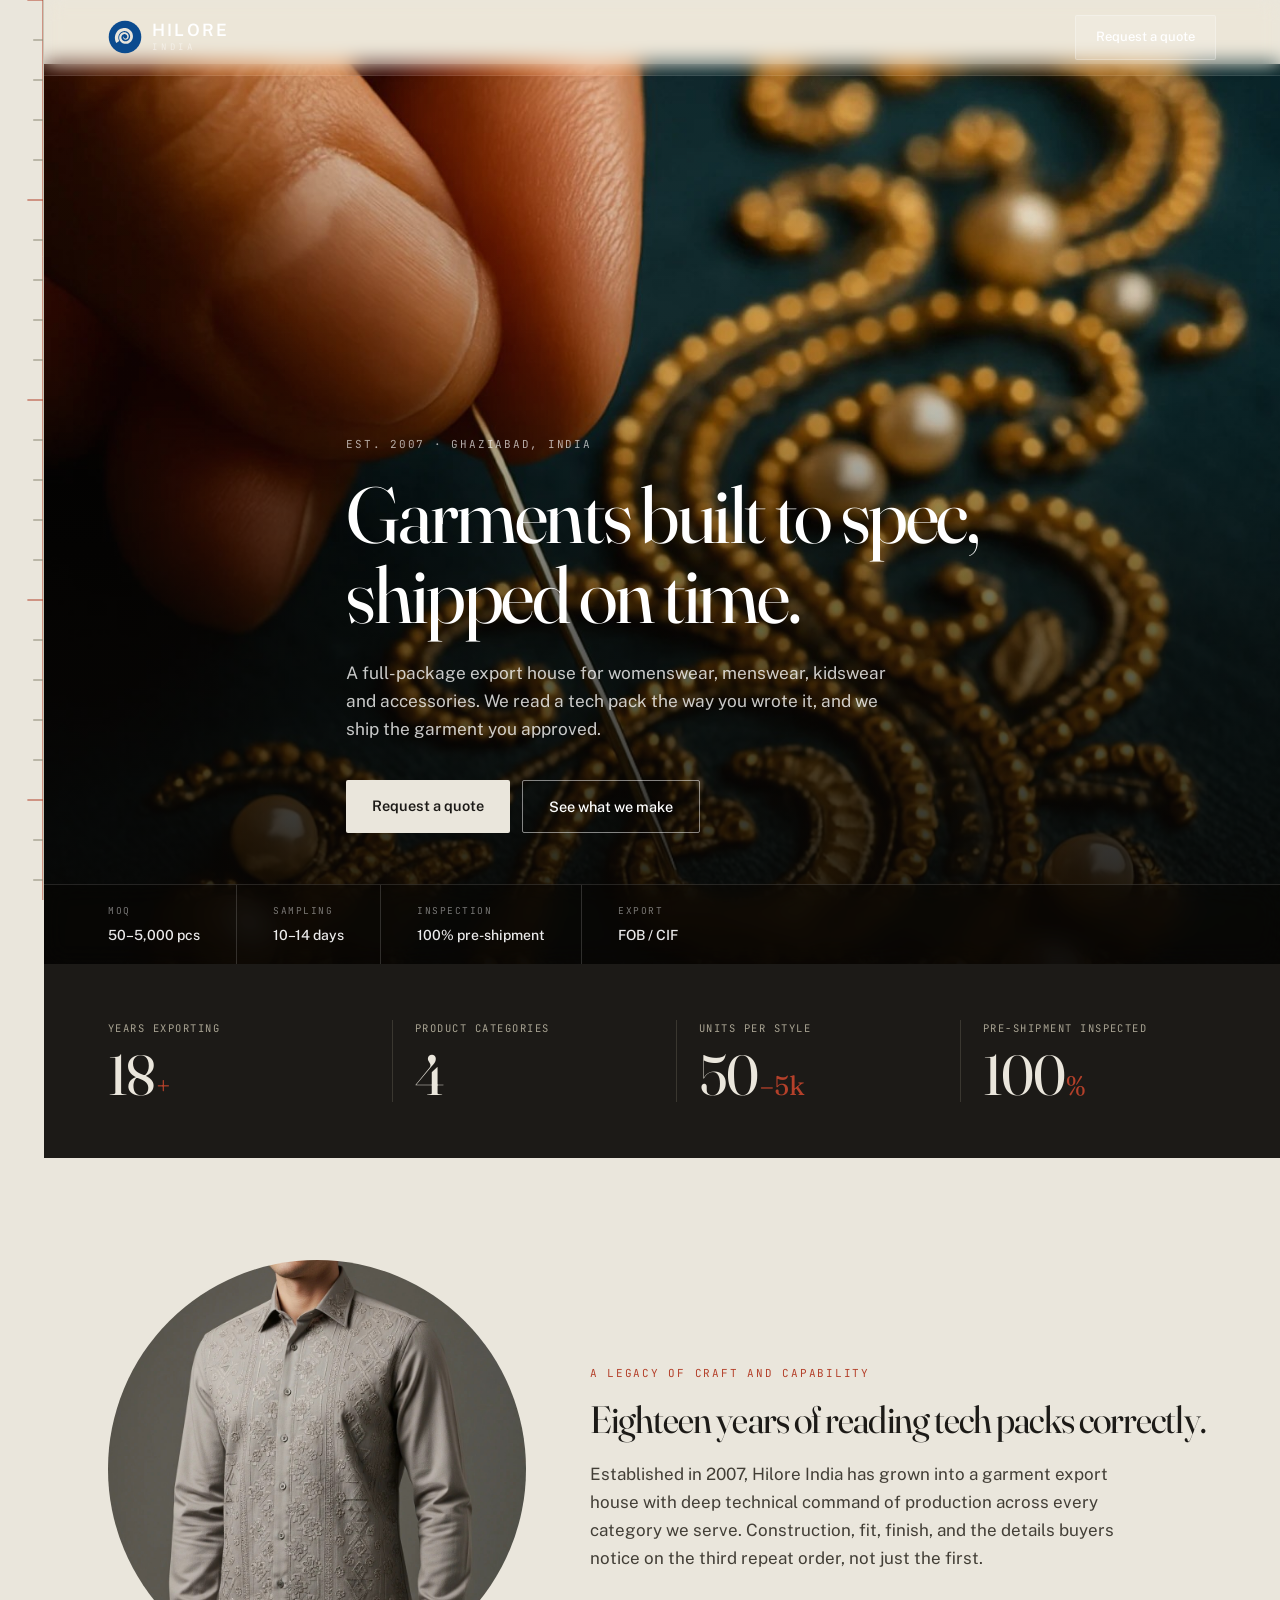
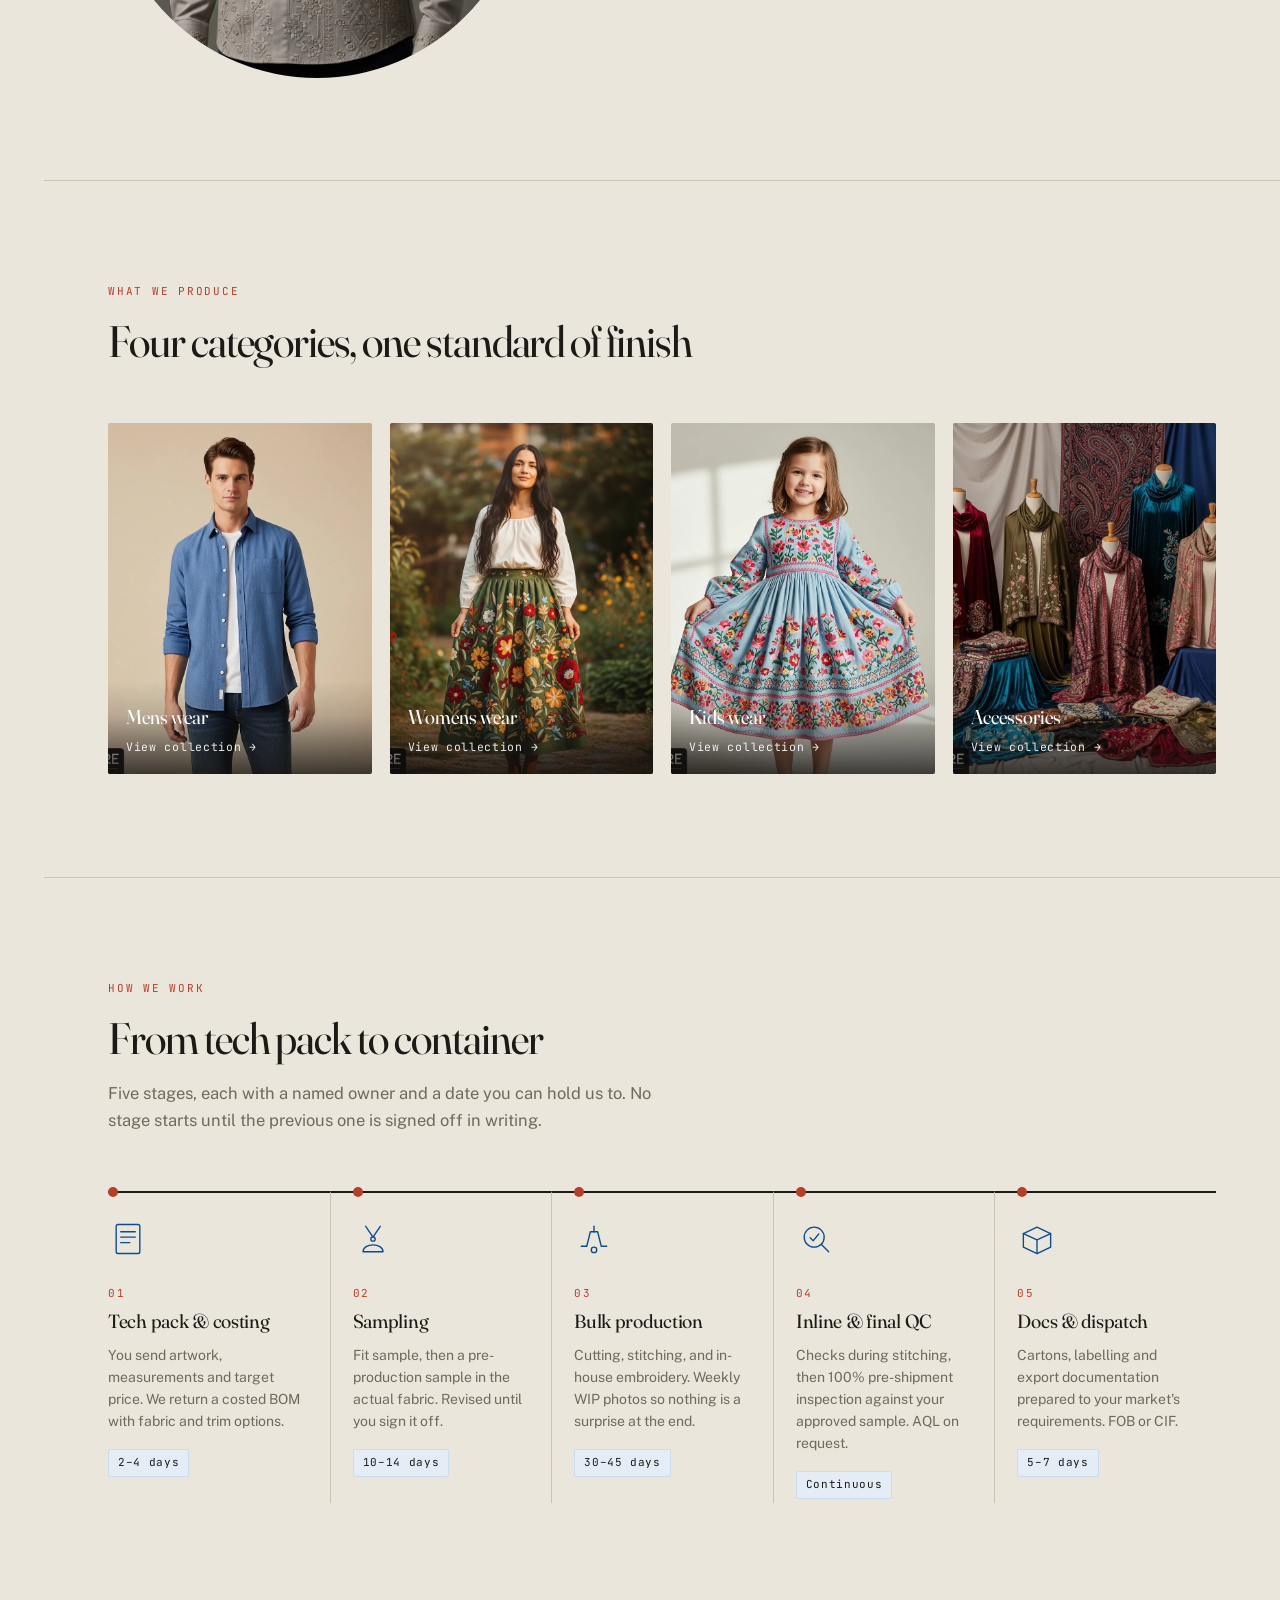
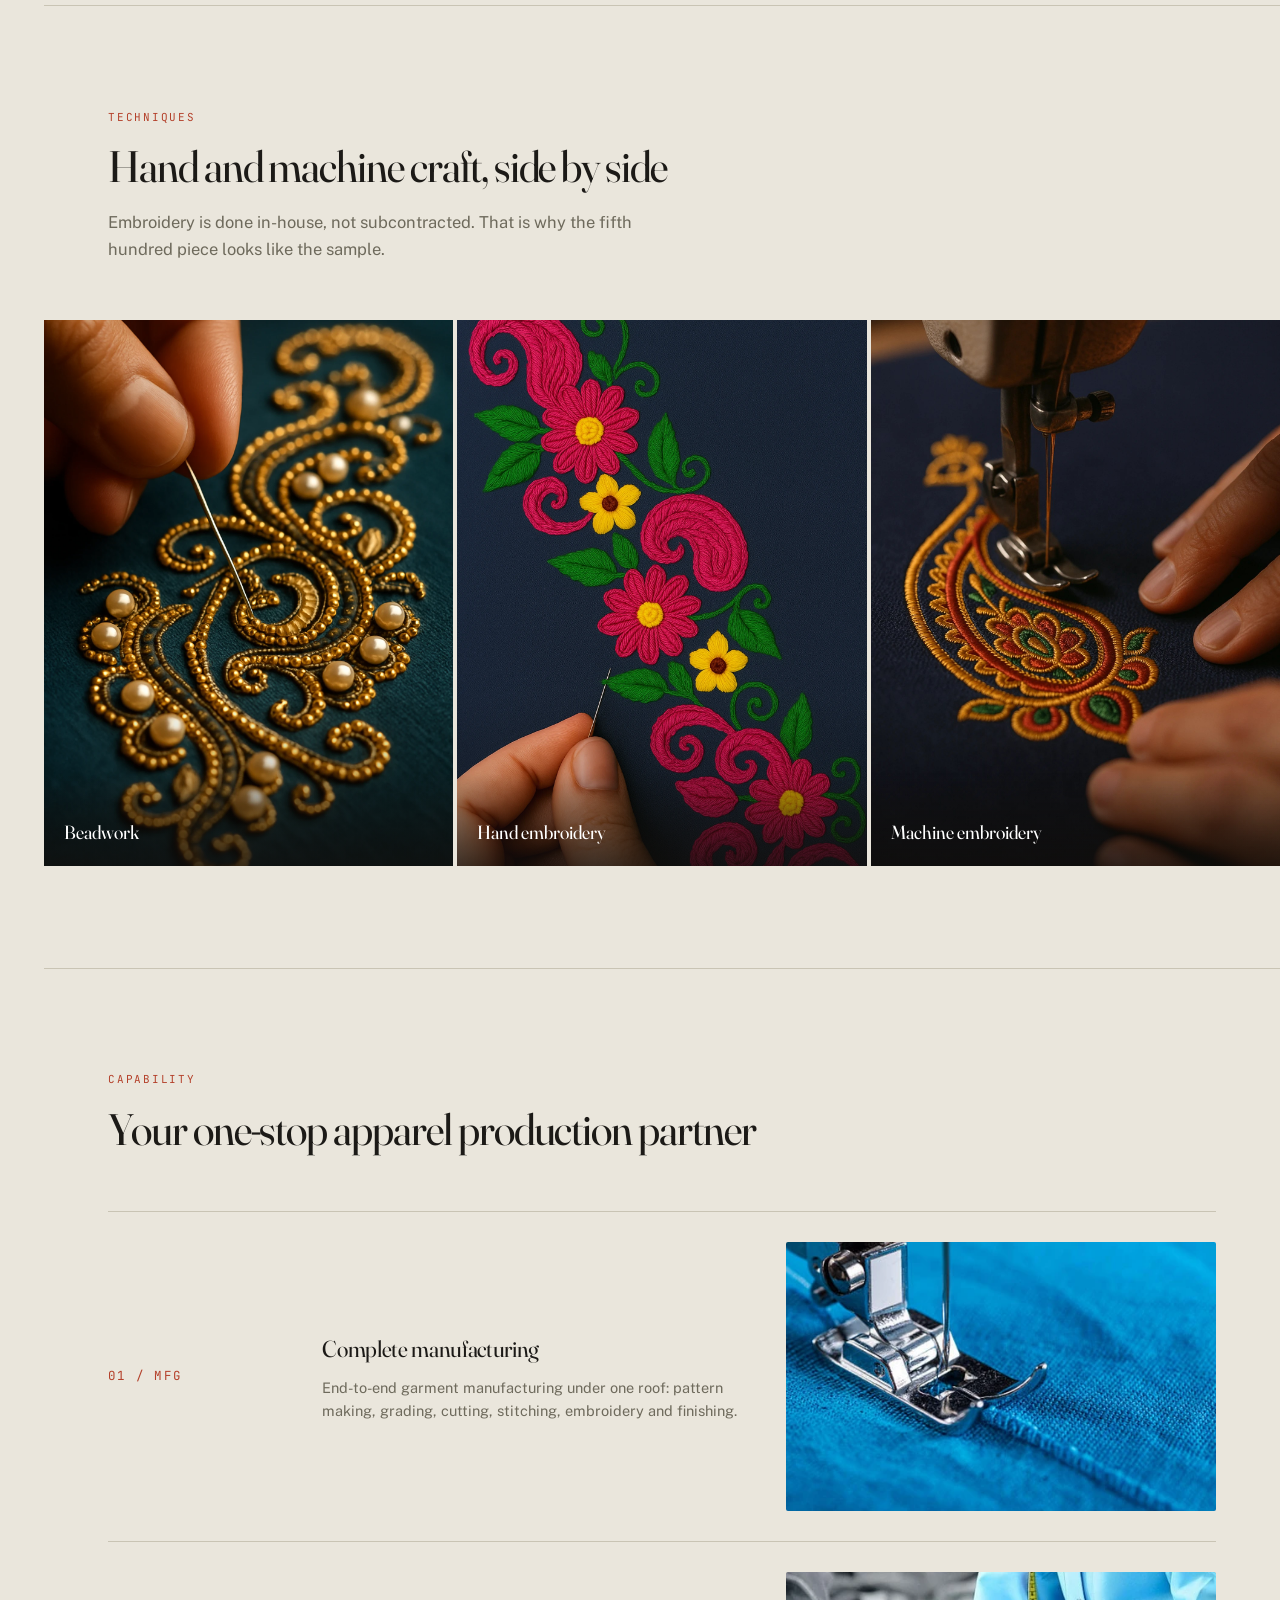
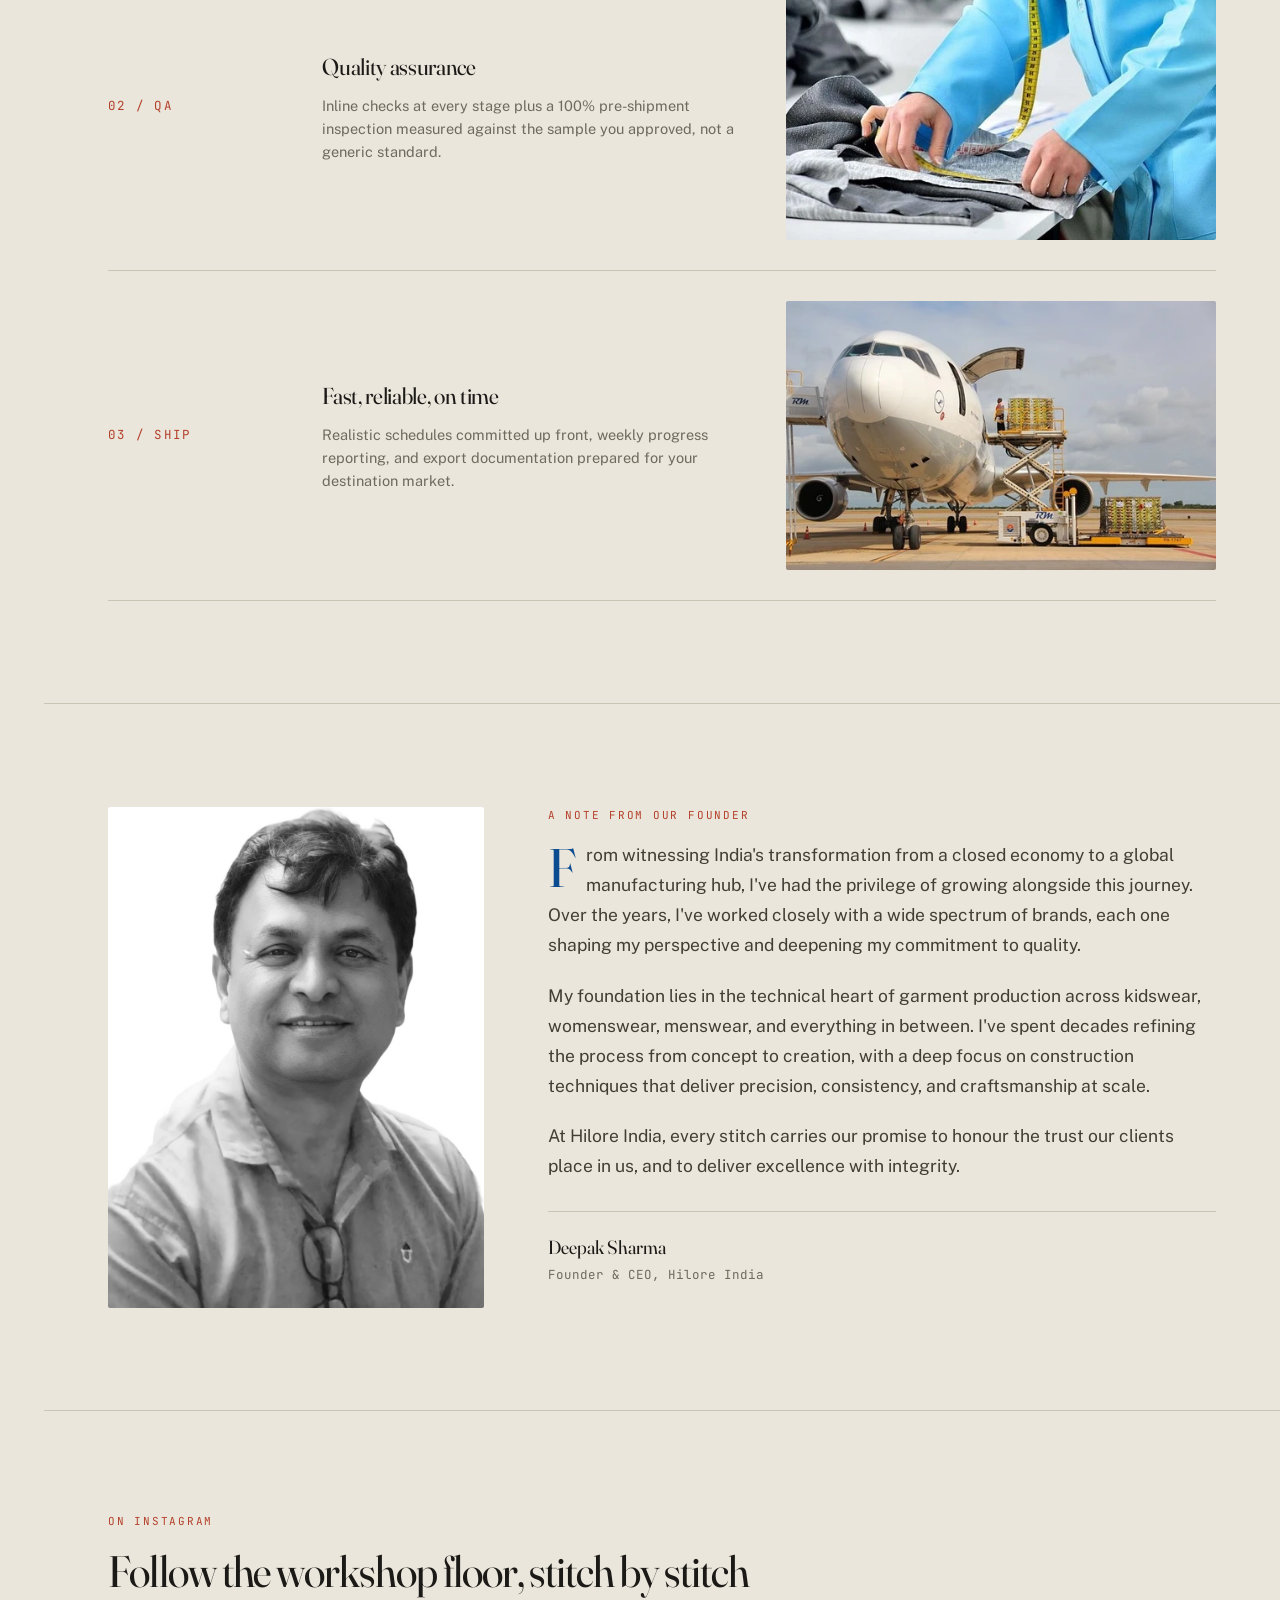
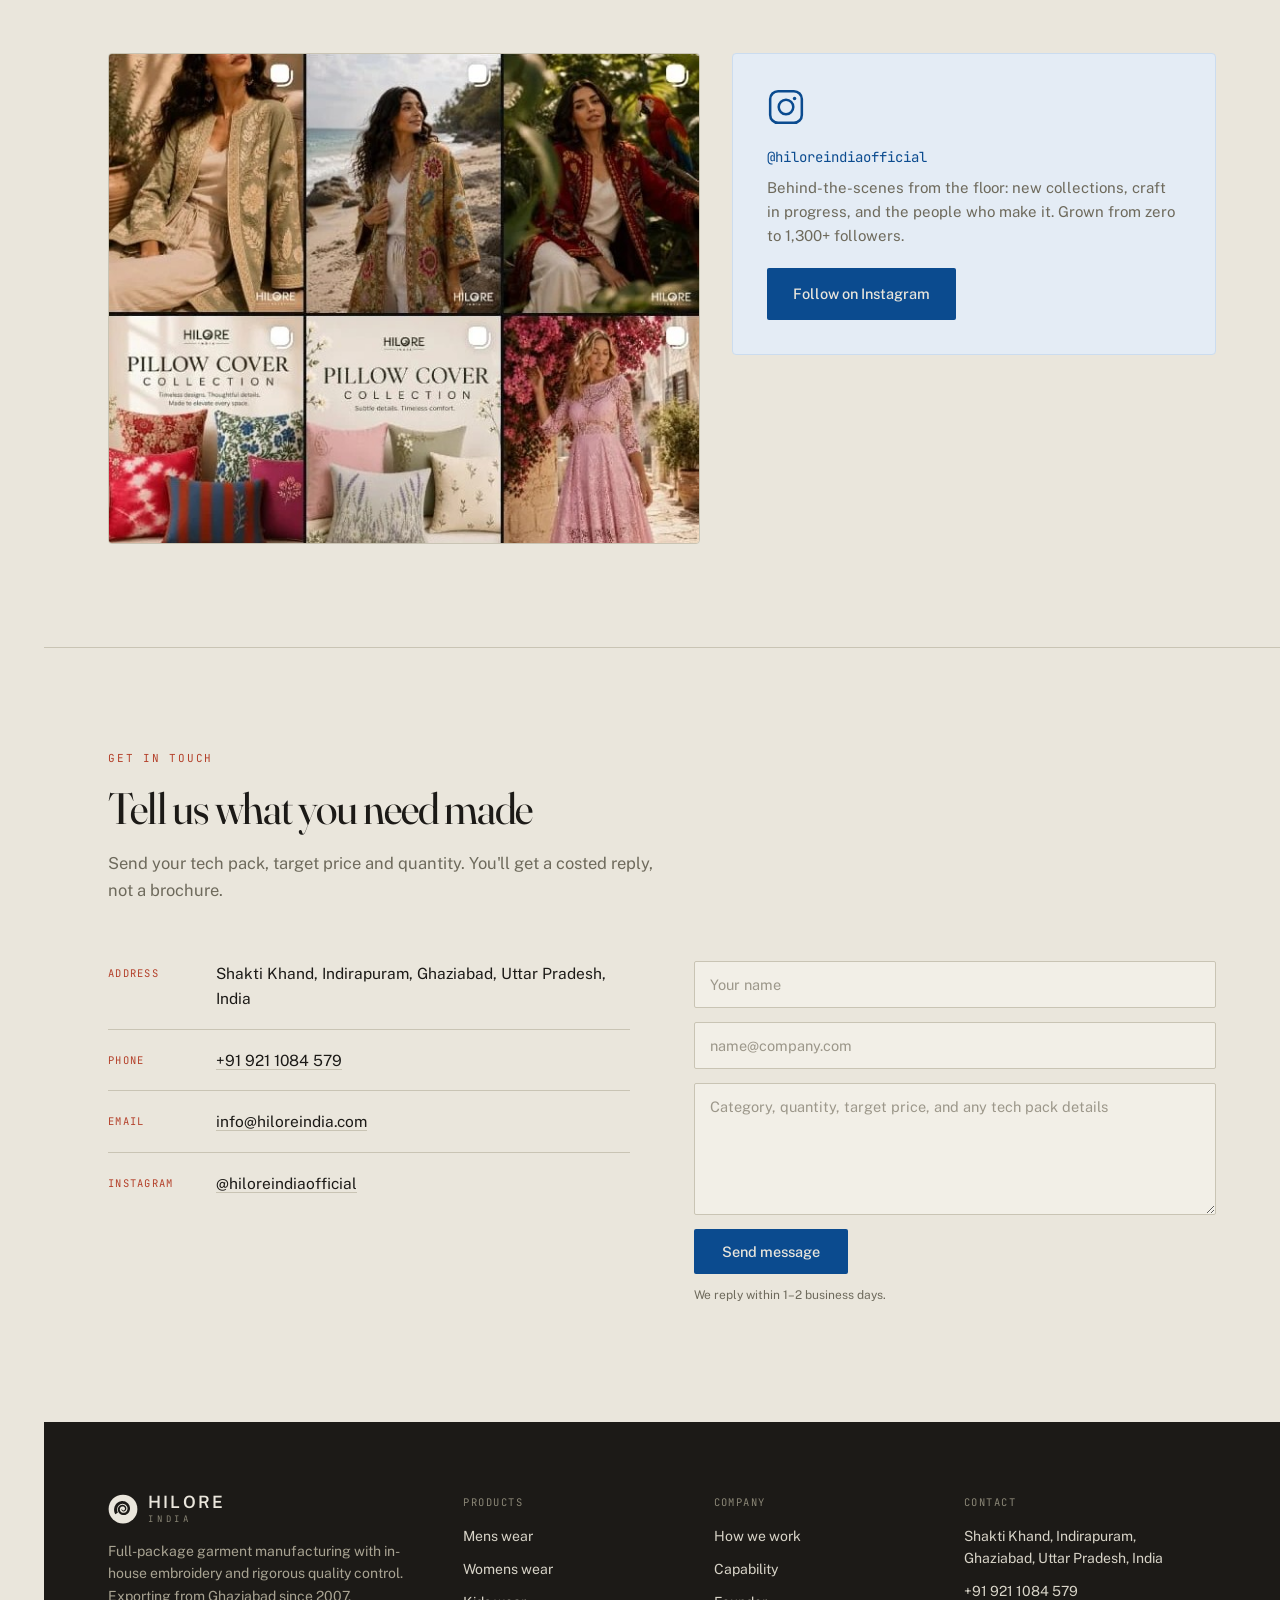
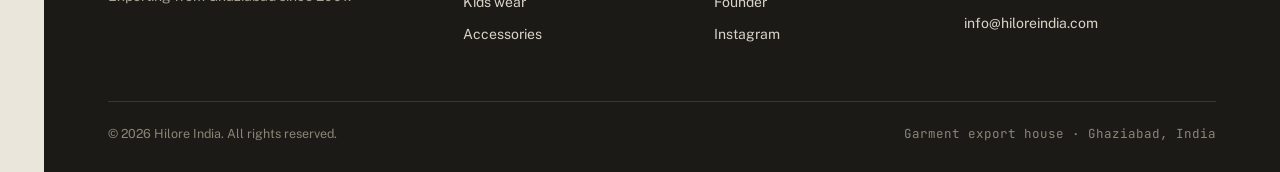
==== index.html @ 8172c365 "Redesign hero to full-bleed with entrance animations, add mobile responsiveness - Replace two-column" ====
<!DOCTYPE html>
<html lang="en">
<head>
<meta charset="UTF-8">
<meta name="viewport" content="width=device-width, initial-scale=1.0">
<title>Hilore India | Garment Export House — Womenswear, Menswear, Kidswear</title>
<meta name="description" content="Indian garment export house established 2007. Full-package manufacturing across womenswear, menswear, kidswear and accessories. MOQ 50 to 5,000 units, in-house embroidery, 100% pre-shipment inspection.">
<link rel="canonical" href="https://www.hiloreindia.com/">
<link rel="icon" href="images/logo-mark.svg" type="image/svg+xml">
<link rel="preconnect" href="https://fonts.googleapis.com">
<link rel="preconnect" href="https://fonts.gstatic.com" crossorigin>
<link href="https://fonts.googleapis.com/css2?family=Fraunces:opsz,wght@9..144,300..600&family=Public+Sans:wght@400;500;600&family=JetBrains+Mono:wght@400;500&display=swap" rel="stylesheet">
<link rel="stylesheet" href="css/style.css?v=5">
</head>
<body>

<div class="ruler-frame">
  <div class="ruler"><svg></svg></div>

  <div class="ruler-main">
    <header class="site-header">
      <div class="container">
        <a href="index.html" class="logo">
          <img src="images/logo-mark.svg" alt="" class="logo-mark" width="34" height="34">
          <span class="logo-text">
            <span class="logo-name">HILORE</span>
            <span class="logo-sub">INDIA</span>
          </span>
        </a>
        <nav class="nav-links">
          <a href="#services">Products</a>
          <a href="#process">How we work</a>
          <a href="#capability">Capability</a>
          <a href="#founder">Founder</a>
          <a href="#contact">Contact</a>
          <a href="#contact" class="nav-mobile-cta">Request a quote</a>
        </nav>
        <a href="#contact" class="nav-cta">Request a quote</a>
        <button class="nav-toggle" aria-label="Toggle menu">Menu</button>
      </div>
    </header>

    <main>
      <!-- Hero: full-bleed -->
      <section class="hero">
        <div class="hero-bg">
          <img src="images/hero-bg.jpg" alt="" role="presentation" width="1354" height="2048" fetchpriority="high">
        </div>
        <div class="hero-content container">
          <span class="eyebrow reveal">Est. 2007 &middot; Ghaziabad, India</span>
          <h1>
            <span class="reveal">Garments built to spec,</span>
            <span class="reveal">shipped on time.</span>
          </h1>
          <p class="hero-lede reveal">A full-package export house for womenswear, menswear, kidswear and accessories. We read a tech pack the way you wrote it, and we ship the garment you approved.</p>
          <div class="btn-row reveal">
            <a href="#contact" class="btn btn-hero-primary">Request a quote</a>
            <a href="#services" class="btn btn-hero-outline">See what we make</a>
          </div>
        </div>
        <div class="hero-marks-bar">
          <div class="container">
            <ul class="hero-marks">
              <li><span>MOQ</span>50&ndash;5,000 pcs</li>
              <li><span>Sampling</span>10&ndash;14 days</li>
              <li><span>Inspection</span>100% pre-shipment</li>
              <li><span>Export</span>FOB / CIF</li>
            </ul>
          </div>
        </div>
      </section>

      <!-- Proof band -->
      <section class="statband" aria-label="Key facts">
        <div class="container">
          <dl class="stat-grid">
            <div class="stat">
              <dt>Years exporting</dt>
              <dd><span class="stat-num">18</span><span class="stat-plus">+</span></dd>
            </div>
            <div class="stat">
              <dt>Product categories</dt>
              <dd><span class="stat-num">4</span></dd>
            </div>
            <div class="stat">
              <dt>Units per style</dt>
              <dd><span class="stat-num">50</span><span class="stat-plus">&ndash;5k</span></dd>
            </div>
            <div class="stat">
              <dt>Pre-shipment inspected</dt>
              <dd><span class="stat-num">100</span><span class="stat-plus">%</span></dd>
            </div>
          </dl>
        </div>
      </section>

      <!-- Legacy -->
      <section class="legacy">
        <div class="container legacy-grid">
          <div class="legacy-photo" data-reveal>
            <img src="images/legacy-craft.jpg" alt="Detail of embroidered garment craftsmanship at Hilore India" loading="lazy">
          </div>
          <div class="legacy-copy" data-reveal data-delay="1">
            <span class="eyebrow">A legacy of craft and capability</span>
            <h2>Eighteen years of reading tech packs correctly.</h2>
            <p>Established in 2007, Hilore India has grown into a garment export house with deep technical command of production across every category we serve. Construction, fit, finish, and the details buyers notice on the third repeat order, not just the first.</p>
          </div>
        </div>
      </section>

      <!-- Categories -->
      <section id="services">
        <div class="container">
          <div class="section-head" data-reveal>
            <span class="eyebrow">What we produce</span>
            <h2>Four categories, one standard of finish</h2>
          </div>
          <div class="category-grid">
            <a href="pages/mens-wear.html" class="category-card">
              <img src="images/cat-menswear.jpg" alt="Mens wear collection" loading="lazy">
              <div class="category-overlay">
                <div class="cat-name">Mens wear</div>
                <div class="cat-link">View collection <span aria-hidden="true">&rarr;</span></div>
              </div>
            </a>
            <a href="pages/womens-wear.html" class="category-card">
              <img src="images/cat-womenswear.jpg" alt="Womens wear collection" loading="lazy">
              <div class="category-overlay">
                <div class="cat-name">Womens wear</div>
                <div class="cat-link">View collection <span aria-hidden="true">&rarr;</span></div>
              </div>
            </a>
            <a href="pages/kids-wear.html" class="category-card">
              <img src="images/cat-kidswear.jpg" alt="Kids wear collection" loading="lazy">
              <div class="category-overlay">
                <div class="cat-name">Kids wear</div>
                <div class="cat-link">View collection <span aria-hidden="true">&rarr;</span></div>
              </div>
            </a>
            <a href="pages/accessories.html" class="category-card">
              <img src="images/cat-accessories.jpg" alt="Accessories collection" loading="lazy">
              <div class="category-overlay">
                <div class="cat-name">Accessories</div>
                <div class="cat-link">View collection <span aria-hidden="true">&rarr;</span></div>
              </div>
            </a>
          </div>
        </div>
      </section>

      <!-- Process -->
      <section id="process" class="process">
        <div class="container">
          <div class="section-head" data-reveal>
            <span class="eyebrow">How we work</span>
            <h2>From tech pack to container</h2>
            <p class="section-sub">Five stages, each with a named owner and a date you can hold us to. No stage starts until the previous one is signed off in writing.</p>
          </div>

          <ol class="process-track">
            <li class="step">
              <svg class="step-icon" viewBox="0 0 44 44" aria-hidden="true">
                <rect x="9" y="6" width="26" height="32" rx="2"/>
                <line x1="14" y1="14" x2="30" y2="14"/>
                <line x1="14" y1="20" x2="30" y2="20"/>
                <line x1="14" y1="26" x2="24" y2="26"/>
              </svg>
              <span class="step-num">01</span>
              <h3>Tech pack &amp; costing</h3>
              <p>You send artwork, measurements and target price. We return a costed BOM with fabric and trim options.</p>
              <span class="step-time">2&ndash;4 days</span>
            </li>
            <li class="step">
              <svg class="step-icon" viewBox="0 0 44 44" aria-hidden="true">
                <path d="M14 8 L22 20 L30 8"/>
                <path d="M11 36 C11 26 33 26 33 36 Z"/>
                <circle cx="22" cy="22" r="2.4"/>
              </svg>
              <span class="step-num">02</span>
              <h3>Sampling</h3>
              <p>Fit sample, then a pre-production sample in the actual fabric. Revised until you sign it off.</p>
              <span class="step-time">10&ndash;14 days</span>
            </li>
            <li class="step">
              <svg class="step-icon" viewBox="0 0 44 44" aria-hidden="true">
                <path d="M8 30 L14 30 L18 14 L26 14 L30 30 L36 30"/>
                <circle cx="22" cy="34" r="3"/>
                <line x1="22" y1="8" x2="22" y2="14"/>
              </svg>
              <span class="step-num">03</span>
              <h3>Bulk production</h3>
              <p>Cutting, stitching, and in-house embroidery. Weekly WIP photos so nothing is a surprise at the end.</p>
              <span class="step-time">30&ndash;45 days</span>
            </li>
            <li class="step">
              <svg class="step-icon" viewBox="0 0 44 44" aria-hidden="true">
                <circle cx="20" cy="20" r="11"/>
                <path d="M15.5 20.5 L18.8 24 L25 16.5"/>
                <line x1="28" y1="28" x2="36" y2="36"/>
              </svg>
              <span class="step-num">04</span>
              <h3>Inline &amp; final QC</h3>
              <p>Checks during stitching, then 100% pre-shipment inspection against your approved sample. AQL on request.</p>
              <span class="step-time">Continuous</span>
            </li>
            <li class="step">
              <svg class="step-icon" viewBox="0 0 44 44" aria-hidden="true">
                <path d="M7 16 L22 9 L37 16 L37 31 L22 38 L7 31 Z"/>
                <path d="M7 16 L22 23 L37 16"/>
                <line x1="22" y1="23" x2="22" y2="38"/>
              </svg>
              <span class="step-num">05</span>
              <h3>Docs &amp; dispatch</h3>
              <p>Cartons, labelling and export documentation prepared to your market's requirements. FOB or CIF.</p>
              <span class="step-time">5&ndash;7 days</span>
            </li>
          </ol>
        </div>
      </section>

      <!-- Craft strip -->
      <section class="craft">
        <div class="container">
          <div class="section-head">
            <span class="eyebrow">Techniques</span>
            <h2>Hand and machine craft, side by side</h2>
            <p class="section-sub">Embroidery is done in-house, not subcontracted. That is why the fifth hundred piece looks like the sample.</p>
          </div>
        </div>
        <div class="craft-strip">
          <figure class="craft-item">
            <img src="images/beadwork.png" alt="Beadwork detail" loading="lazy">
            <figcaption class="craft-label">Beadwork</figcaption>
          </figure>
          <figure class="craft-item">
            <img src="images/manual-embroidery.png" alt="Manual embroidery detail" loading="lazy">
            <figcaption class="craft-label">Hand embroidery</figcaption>
          </figure>
          <figure class="craft-item">
            <img src="images/craft-machine.jpg" alt="Machine embroidery detail" loading="lazy">
            <figcaption class="craft-label">Machine embroidery</figcaption>
          </figure>
        </div>
      </section>

      <!-- Capabilities -->
      <section id="capability">
        <div class="container">
          <div class="section-head">
            <span class="eyebrow">Capability</span>
            <h2>Your one-stop apparel production partner</h2>
          </div>
          <div class="capability-list">
            <article class="capability-row">
              <span class="capability-num">01 / MFG</span>
              <div class="capability-body">
                <h3>Complete manufacturing</h3>
                <p>End-to-end garment manufacturing under one roof: pattern making, grading, cutting, stitching, embroidery and finishing.</p>
              </div>
              <div class="capability-photo"><img src="images/complete-manufacturing.png" alt="Sewing machine stitching fabric" loading="lazy"></div>
            </article>
            <article class="capability-row">
              <span class="capability-num">02 / QA</span>
              <div class="capability-body">
                <h3>Quality assurance</h3>
                <p>Inline checks at every stage plus a 100% pre-shipment inspection measured against the sample you approved, not a generic standard.</p>
              </div>
              <div class="capability-photo"><img src="images/quality-assurance.png" alt="Quality inspection of finished garments" loading="lazy"></div>
            </article>
            <article class="capability-row">
              <span class="capability-num">03 / SHIP</span>
              <div class="capability-body">
                <h3>Fast, reliable, on time</h3>
                <p>Realistic schedules committed up front, weekly progress reporting, and export documentation prepared for your destination market.</p>
              </div>
              <div class="capability-photo"><img src="images/fast-reliable.png" alt="Export shipping and logistics" loading="lazy"></div>
            </article>
          </div>
        </div>
      </section>

      <!-- Founder -->
      <section id="founder">
        <div class="container founder-grid">
          <div class="founder-photo">
            <img src="images/founder.jpg" alt="Deepak Sharma, Founder and CEO of Hilore India" loading="lazy">
          </div>
          <div class="founder-copy">
            <span class="eyebrow">A note from our founder</span>
            <blockquote>
              <p>From witnessing India's transformation from a closed economy to a global manufacturing hub, I've had the privilege of growing alongside this journey. Over the years, I've worked closely with a wide spectrum of brands, each one shaping my perspective and deepening my commitment to quality.</p>
              <p>My foundation lies in the technical heart of garment production across kidswear, womenswear, menswear, and everything in between. I've spent decades refining the process from concept to creation, with a deep focus on construction techniques that deliver precision, consistency, and craftsmanship at scale.</p>
              <p>At Hilore India, every stitch carries our promise to honour the trust our clients place in us, and to deliver excellence with integrity.</p>
            </blockquote>
            <div class="founder-sig">
              <div class="name">Deepak Sharma</div>
              <div class="role">Founder &amp; CEO, Hilore India</div>
            </div>
          </div>
        </div>
      </section>

      <!-- Instagram -->
      <section id="instagram">
        <div class="container">
          <div class="section-head">
            <span class="eyebrow">On Instagram</span>
            <h2>Follow the workshop floor, stitch by stitch</h2>
          </div>
          <div class="instagram-showcase">
            <div class="instagram-grid-photo">
              <img src="images/instagram-grid.jpg" alt="Recent posts from Hilore India on Instagram" loading="lazy">
            </div>
            <div class="instagram-card">
              <svg class="instagram-icon" viewBox="0 0 24 24" fill="none" aria-hidden="true">
                <rect x="2" y="2" width="20" height="20" rx="5" stroke="currentColor" stroke-width="1.6"/>
                <circle cx="12" cy="12" r="4.6" stroke="currentColor" stroke-width="1.6"/>
                <circle cx="17.4" cy="6.6" r="1.1" fill="currentColor"/>
              </svg>
              <div class="instagram-copy">
                <div class="instagram-handle">@hiloreindiaofficial</div>
                <p>Behind-the-scenes from the floor: new collections, craft in progress, and the people who make it. Grown from zero to 1,300+ followers.</p>
              </div>
              <a href="https://www.instagram.com/hiloreindiaofficial/" target="_blank" rel="noopener" class="btn btn-primary">Follow on Instagram</a>
            </div>
          </div>
        </div>
      </section>

      <!-- Contact -->
      <section id="contact">
        <div class="container">
          <div class="section-head">
            <span class="eyebrow">Get in touch</span>
            <h2>Tell us what you need made</h2>
            <p class="section-sub">Send your tech pack, target price and quantity. You'll get a costed reply, not a brochure.</p>
          </div>
          <div class="contact-grid">
            <div class="contact-info">
              <div class="info-row">
                <span class="info-label">Address</span>
                <span>Shakti Khand, Indirapuram, Ghaziabad, Uttar Pradesh, India</span>
              </div>
              <div class="info-row">
                <span class="info-label">Phone</span>
                <span><a href="tel:+919211084579">+91 921 1084 579</a></span>
              </div>
              <div class="info-row">
                <span class="info-label">Email</span>
                <span><a href="mailto:info@hiloreindia.com">info@hiloreindia.com</a></span>
              </div>
              <div class="info-row">
                <span class="info-label">Instagram</span>
                <span><a href="https://www.instagram.com/hiloreindiaofficial/" target="_blank" rel="noopener">@hiloreindiaofficial</a></span>
              </div>
            </div>
            <form class="contact-form" action="https://formspree.io/f/mzepkvky" method="POST">
              <input type="text" name="name" placeholder="Your name" required>
              <input type="email" name="email" placeholder="name@company.com" required>
              <textarea name="message" placeholder="Category, quantity, target price, and any tech pack details" required></textarea>
              <input type="hidden" name="_subject" value="New inquiry from hiloreindia.com">
              <button type="submit">Send message</button>
              <span class="form-note">We reply within 1&ndash;2 business days.</span>
              <div class="form-status" role="status" aria-live="polite"></div>
            </form>
          </div>
        </div>
      </section>
    </main>

    <footer class="site-footer">
      <div class="container">
        <div class="footer-grid">
          <div class="footer-brand">
            <div class="footer-logo">
              <img src="images/logo-mark-light.svg" alt="" width="30" height="30">
              <span class="logo-text">
                <span class="logo-name">HILORE</span>
                <span class="logo-sub">INDIA</span>
              </span>
            </div>
            <p>Full-package garment manufacturing with in-house embroidery and rigorous quality control. Exporting from Ghaziabad since 2007.</p>
          </div>
          <div class="footer-col">
            <h4>Products</h4>
            <a href="pages/mens-wear.html">Mens wear</a>
            <a href="pages/womens-wear.html">Womens wear</a>
            <a href="pages/kids-wear.html">Kids wear</a>
            <a href="pages/accessories.html">Accessories</a>
          </div>
          <div class="footer-col">
            <h4>Company</h4>
            <a href="#process">How we work</a>
            <a href="#capability">Capability</a>
            <a href="#founder">Founder</a>
            <a href="#instagram">Instagram</a>
          </div>
          <div class="footer-col">
            <h4>Contact</h4>
            <p>Shakti Khand, Indirapuram,<br>Ghaziabad, Uttar Pradesh, India</p>
            <p><a href="tel:+919211084579">+91 921 1084 579</a></p>
            <p><a href="mailto:info@hiloreindia.com">info@hiloreindia.com</a></p>
          </div>
        </div>
        <div class="footer-bottom">
          <span>&copy; 2026 Hilore India. All rights reserved.</span>
          <span class="footer-meta">Garment export house &middot; Ghaziabad, India</span>
        </div>
      </div>
    </footer>
  </div>
</div>

<script src="js/main.js?v=5"></script>
</body>
</html>
---- css/style.css ----
/* ============================================
   Hilore India — Design Tokens
   A garment tech-pack visual language:
   measurement rulers, spec annotations, crop marks
   ============================================ */

:root {
  /* Brand */
  --ink: #1C1A17;
  --ink-soft: #423E36;
  --paper: #EAE6DC;
  --paper-warm: #F2EFE7;
  --paper-dark: #DEDACD;
  --paper-line: #C9C4B4;
  --blue: #0B4B8F;       /* real Hilore brand blue, sampled from the hang tag */
  --blue-deep: #08386B;
  --blue-tint: #E4ECF5;
  --spec-red: #B4402A;   /* tech-pack correction-pen red */
  --spec-red-tint: #F5E4DF;
  --muted: #6E6A5C;

  /* Type */
  --font-display: 'Fraunces', 'Iowan Old Style', Georgia, serif;
  --font-body: 'Public Sans', -apple-system, BlinkMacSystemFont, sans-serif;
  --font-mono: 'JetBrains Mono', 'SFMono-Regular', Menlo, monospace;

  /* Layout */
  --ruler-width: 44px;
  --container-max: 1240px;
  --gutter: clamp(20px, 5vw, 64px);
}

* { box-sizing: border-box; margin: 0; padding: 0; }

html { scroll-behavior: smooth; }

body {
  background: var(--paper);
  color: var(--ink);
  font-family: var(--font-body);
  font-size: 16px;
  line-height: 1.6;
  -webkit-font-smoothing: antialiased;
  text-rendering: optimizeLegibility;
}

img, video { max-width: 100%; display: block; }

a { color: inherit; text-decoration: none; }

::selection { background: var(--blue); color: var(--paper); }

.container {
  max-width: var(--container-max);
  margin: 0 auto;
  padding: 0 var(--gutter);
}

/* Display headings share one optical treatment */
h1, h2, h3, .display {
  font-family: var(--font-display);
  font-weight: 400;
  font-variation-settings: 'opsz' 96, 'SOFT' 0, 'WONK' 0;
  letter-spacing: -0.015em;
  color: var(--ink);
}

/* ---------- Ruler margin (signature element) ---------- */
.ruler-frame { display: flex; min-height: 100vh; }

.ruler {
  width: var(--ruler-width);
  flex-shrink: 0;
  position: sticky;
  top: 0;
  height: 100vh;
  border-right: 1px solid var(--paper-line);
}

.ruler svg { width: 100%; height: 100%; display: block; }

.ruler-main { flex: 1; min-width: 0; }

@media (max-width: 900px) { .ruler { display: none; } }

/* ---------- Logo lockup ---------- */
.logo { display: flex; align-items: center; gap: 10px; }

.logo-mark { width: 34px; height: 34px; flex-shrink: 0; }

.logo-text { display: flex; flex-direction: column; line-height: 1; }

.logo-name {
  font-family: var(--font-body);
  font-weight: 600;
  font-size: 17px;
  letter-spacing: 0.13em;
  color: var(--blue);
}

.logo-sub {
  font-family: var(--font-mono);
  font-size: 9px;
  letter-spacing: 0.42em;
  color: var(--muted);
  margin-top: 4px;
}

/* ---------- Header ---------- */
.site-header {
  position: fixed;
  top: 0;
  left: 44px; /* account for ruler */
  right: 0;
  z-index: 50;
  background: rgba(234, 230, 220, 0.92);
  backdrop-filter: saturate(140%) blur(10px);
  -webkit-backdrop-filter: saturate(140%) blur(10px);
  border-bottom: 1px solid var(--paper-line);
  transition: background 0.3s ease, border-color 0.3s ease;
}

@media (max-width: 900px) {
  /* ruler is hidden; header spans full width */
  .site-header { left: 0; }
}

/* compensate for fixed header: push all page content down */
.ruler-main > .site-header + * { margin-top: 0; }
.ruler-main { padding-top: 64px; }

.site-header .container {
  display: flex;
  align-items: center;
  justify-content: space-between;
  gap: 24px;
  padding-top: 15px;
  padding-bottom: 15px;
}

.nav-links {
  display: flex;
  gap: 30px;
  font-size: 14px;
  margin-left: auto;
}

.nav-links a {
  color: var(--ink-soft);
  position: relative;
  padding-bottom: 3px;
  transition: color 0.16s ease;
}

.nav-links a::after {
  content: '';
  position: absolute;
  left: 0; right: 100%; bottom: 0;
  height: 1px;
  background: var(--spec-red);
  transition: right 0.24s ease;
}

.nav-links a:hover { color: var(--ink); }
.nav-links a:hover::after { right: 0; }

.nav-cta {
  background: var(--blue);
  color: var(--paper);
  font-size: 13px;
  font-weight: 500;
  padding: 11px 20px;
  border-radius: 2px;
  transition: background 0.16s ease;
  white-space: nowrap;
}

.nav-cta:hover { background: var(--blue-deep); }

.nav-toggle { display: none; }

@media (max-width: 980px) {
  .nav-links, .nav-cta { display: none; }
  .nav-toggle {
    display: block;
    background: none;
    border: 1px solid var(--ink);
    padding: 8px 13px;
    font-size: 13px;
    font-family: var(--font-mono);
    border-radius: 2px;
    cursor: pointer;
    margin-left: auto;
  }
}

/* ---------- Eyebrow / mono labels ---------- */
.eyebrow {
  font-family: var(--font-mono);
  font-size: 11px;
  letter-spacing: 0.16em;
  color: var(--spec-red);
  text-transform: uppercase;
  margin-bottom: 16px;
  display: block;
}

/* ---------- Buttons ---------- */
.btn-row { display: flex; gap: 12px; flex-wrap: wrap; }

.btn {
  font-size: 14.5px;
  font-weight: 500;
  padding: 14px 26px;
  border-radius: 2px;
  display: inline-block;
  transition: background 0.16s ease, color 0.16s ease, transform 0.16s ease;
}

.btn:active { transform: translateY(1px); }

.btn-primary { background: var(--blue); color: var(--paper); }
.btn-primary:hover { background: var(--blue-deep); }

.btn-outline { border: 1px solid var(--ink); color: var(--ink); }
.btn-outline:hover { background: var(--ink); color: var(--paper); }

/* ---------- Hero: full-bleed ---------- */
.hero {
  position: relative;
  height: 100vh;
  min-height: 600px;
  max-height: 1080px;
  display: flex;
  flex-direction: column;
  justify-content: flex-end;
  padding: 0;
  border-bottom: none;
  overflow: hidden;
}

.hero-bg {
  position: absolute;
  inset: 0;
  z-index: 0;
}

.hero-bg img {
  width: 100%;
  height: 100%;
  object-fit: cover;
  object-position: center 20%;
}

.hero-bg::after {
  content: '';
  position: absolute;
  inset: 0;
  background: linear-gradient(
    to top,
    rgba(8,6,4,0.92) 0%,
    rgba(8,6,4,0.62) 38%,
    rgba(8,6,4,0.22) 65%,
    rgba(8,6,4,0.04) 100%
  );
}

.hero-content {
  position: relative;
  z-index: 1;
  padding-bottom: clamp(32px, 4vw, 52px);
  padding-top: clamp(80px, 12vw, 140px);
}

.hero-content .eyebrow {
  color: rgba(255,255,255,0.65);
  margin-bottom: 22px;
}

.hero h1 {
  color: #fff;
  font-size: clamp(38px, 6.2vw, 90px);
  line-height: 1.0;
  font-variation-settings: 'opsz' 144, 'SOFT' 0, 'WONK' 1;
  letter-spacing: -0.03em;
  margin-bottom: 26px;
  max-width: 20ch;
}

.hero h1 span { display: block; }

.hero-lede {
  font-size: clamp(15.5px, 1.35vw, 18.5px);
  line-height: 1.62;
  color: rgba(255,255,255,0.78);
  max-width: 50ch;
  margin-bottom: 36px;
}

/* hero-specific buttons */
.btn-hero-primary {
  background: var(--paper);
  color: var(--ink);
  font-weight: 600;
}

.btn-hero-primary:hover { background: #fff; color: var(--ink); }

.btn-hero-outline {
  border: 1.5px solid rgba(255,255,255,0.5);
  color: #fff;
  background: transparent;
}

.btn-hero-outline:hover {
  background: rgba(255,255,255,0.14);
  border-color: rgba(255,255,255,0.85);
}

/* Trust marks: frosted bar pinned to bottom of hero */
.hero-marks-bar {
  position: relative;
  z-index: 1;
  background: rgba(8,6,4,0.45);
  backdrop-filter: blur(12px);
  -webkit-backdrop-filter: blur(12px);
  border-top: 1px solid rgba(255,255,255,0.12);
}

.hero-marks {
  list-style: none;
  display: flex;
  flex-wrap: wrap;
  gap: 0;
  padding: 0;
  margin: 0;
}

.hero-marks li {
  font-size: 14px;
  font-weight: 500;
  color: rgba(255,255,255,0.92);
  padding: 18px 36px 18px 0;
  margin-right: 36px;
  border-right: 1px solid rgba(255,255,255,0.16);
}

.hero-marks li:last-child { border-right: none; margin-right: 0; padding-right: 0; }

.hero-marks span {
  display: block;
  font-family: var(--font-mono);
  font-size: 9.5px;
  letter-spacing: 0.16em;
  text-transform: uppercase;
  color: rgba(255,255,255,0.45);
  margin-bottom: 5px;
  font-weight: 400;
}

@media (max-width: 640px) {
  .hero h1 { font-size: clamp(32px, 8.5vw, 48px); }
  .hero-lede { font-size: 15px; }
  .hero-marks li { padding-right: 20px; margin-right: 20px; font-size: 12.5px; }
}

@media (max-width: 400px) {
  .hero-marks li:nth-child(4) { display: none; }
}

/* ---------- Transparent header over hero ---------- */
.site-header.hero-mode {
  background: transparent;
  border-bottom-color: rgba(255,255,255,0.10);
}

.site-header.hero-mode .logo-name { color: #fff; }
.site-header.hero-mode .logo-sub { color: rgba(255,255,255,0.50); }

.site-header.hero-mode .nav-links a {
  color: rgba(255,255,255,0.82);
}

.site-header.hero-mode .nav-links a:hover { color: #fff; }

.site-header.hero-mode .nav-links a::after { background: rgba(255,255,255,0.7); }

.site-header.hero-mode .nav-cta {
  background: rgba(255,255,255,0.16);
  color: #fff;
  border: 1px solid rgba(255,255,255,0.28);
}

.site-header.hero-mode .nav-cta:hover { background: rgba(255,255,255,0.28); }

.site-header.hero-mode .nav-toggle {
  border-color: rgba(255,255,255,0.45);
  color: rgba(255,255,255,0.85);
}

/* ---------- Entrance animations ---------- */
@keyframes fadeUp {
  from { opacity: 0; transform: translateY(28px); }
  to   { opacity: 1; transform: translateY(0); }
}

/* Hero: .reveal elements fire on body.is-loaded */
.reveal { opacity: 0; }

body.is-loaded .hero-content .eyebrow.reveal {
  animation: fadeUp 0.85s cubic-bezier(0.22, 0.8, 0.32, 1) 0.08s forwards;
}

body.is-loaded .hero h1 .reveal:nth-child(1) {
  animation: fadeUp 0.9s cubic-bezier(0.22, 0.8, 0.32, 1) 0.26s forwards;
}

body.is-loaded .hero h1 .reveal:nth-child(2) {
  animation: fadeUp 0.9s cubic-bezier(0.22, 0.8, 0.32, 1) 0.42s forwards;
}

body.is-loaded .hero-lede.reveal {
  animation: fadeUp 0.9s cubic-bezier(0.22, 0.8, 0.32, 1) 0.60s forwards;
}

body.is-loaded .btn-row.reveal {
  animation: fadeUp 0.85s cubic-bezier(0.22, 0.8, 0.32, 1) 0.76s forwards;
}

/* Scroll-reveal: IntersectionObserver adds .in-view */
[data-reveal] {
  opacity: 0;
  transform: translateY(26px);
  transition: opacity 0.75s cubic-bezier(0.22, 0.8, 0.32, 1),
              transform 0.75s cubic-bezier(0.22, 0.8, 0.32, 1);
}

[data-reveal].in-view { opacity: 1; transform: none; }

[data-reveal][data-delay="1"] { transition-delay: 0.12s; }
[data-reveal][data-delay="2"] { transition-delay: 0.24s; }
[data-reveal][data-delay="3"] { transition-delay: 0.36s; }

/* ---------- Proof / stat band ---------- */
.statband {
  background: var(--ink);
  color: var(--paper);
  padding: clamp(38px, 4.5vw, 56px) 0;
  border-bottom: none;
}

.stat-grid {
  display: grid;
  grid-template-columns: repeat(4, 1fr);
  gap: 28px;
}

.stat { border-left: 1px solid #3A3730; padding-left: 22px; }
.stat:first-child { border-left: none; padding-left: 0; }

.stat dt {
  font-family: var(--font-mono);
  font-size: 10.5px;
  letter-spacing: 0.14em;
  text-transform: uppercase;
  color: #A8A392;
  margin-bottom: 12px;
}

.stat dd { display: flex; align-items: baseline; gap: 2px; }

.stat-num {
  font-family: var(--font-display);
  font-size: clamp(38px, 4.4vw, 58px);
  font-variation-settings: 'opsz' 144, 'WONK' 1;
  line-height: 0.94;
  letter-spacing: -0.03em;
  color: var(--paper);
}

.stat-plus {
  font-family: var(--font-display);
  font-size: clamp(20px, 2.1vw, 27px);
  color: var(--spec-red);
  line-height: 1;
}

@media (max-width: 780px) {
  .stat-grid { grid-template-columns: repeat(2, 1fr); gap: 30px 24px; }
  .stat:nth-child(3) { border-left: none; padding-left: 0; }
}

@media (max-width: 420px) {
  .stat-grid { grid-template-columns: 1fr 1fr; }
}

/* ---------- Section shell ---------- */
section { padding: clamp(64px, 8vw, 104px) 0; border-bottom: 1px solid var(--paper-line); }
section:last-of-type { border-bottom: none; }

.section-head { max-width: 660px; margin-bottom: clamp(38px, 4.5vw, 58px); }

.section-head h2 {
  font-size: clamp(28px, 3.5vw, 44px);
  line-height: 1.1;
  font-variation-settings: 'opsz' 144, 'WONK' 1;
  letter-spacing: -0.024em;
}

.section-sub {
  margin-top: 18px;
  font-size: 16.5px;
  line-height: 1.62;
  color: var(--muted);
  max-width: 56ch;
}

/* ---------- Legacy / establishment ---------- */
.legacy-grid {
  display: grid;
  grid-template-columns: 0.8fr 1.2fr;
  gap: clamp(36px, 5vw, 68px);
  align-items: center;
}

.legacy-photo { border-radius: 50%; overflow: hidden; aspect-ratio: 1; }
.legacy-photo img { width: 100%; height: 100%; object-fit: cover; }

.legacy-copy h2 {
  font-size: clamp(26px, 3.1vw, 38px);
  line-height: 1.13;
  font-variation-settings: 'opsz' 144, 'WONK' 1;
  letter-spacing: -0.024em;
  margin-bottom: 18px;
}

.legacy-copy p {
  font-size: 17px;
  color: var(--ink-soft);
  line-height: 1.66;
  max-width: 54ch;
}

@media (max-width: 820px) {
  .legacy-grid { grid-template-columns: 1fr; gap: 34px; }
  .legacy-photo { max-width: 300px; }
}

/* ---------- Category cards ---------- */
.category-grid {
  display: grid;
  grid-template-columns: repeat(4, 1fr);
  gap: 18px;
}

.category-card {
  position: relative;
  border-radius: 2px;
  overflow: hidden;
  aspect-ratio: 3 / 4;
  background: var(--paper-dark);
}

.category-card img {
  width: 100%; height: 100%;
  object-fit: cover;
  transition: transform 0.5s cubic-bezier(0.2, 0.7, 0.3, 1);
}

.category-card:hover img { transform: scale(1.05); }

.category-overlay {
  position: absolute;
  inset: auto 0 0 0;
  padding: 20px 18px 18px;
  background: linear-gradient(to top, rgba(18,16,14,0.78), rgba(18,16,14,0.16) 62%, transparent);
  color: #fff;
}

.category-overlay .cat-name {
  font-family: var(--font-display);
  font-weight: 400;
  font-variation-settings: 'opsz' 96;
  font-size: 20px;
  margin-bottom: 5px;
}

.category-overlay .cat-link {
  font-size: 11.5px;
  font-family: var(--font-mono);
  letter-spacing: 0.06em;
  opacity: 0.9;
}

.category-card:hover .cat-link span { display: inline-block; transform: translateX(4px); transition: transform 0.2s ease; }

@media (max-width: 900px) { .category-grid { grid-template-columns: repeat(2, 1fr); } }

/* ---------- Process ---------- */
.process-track {
  list-style: none;
  display: grid;
  grid-template-columns: repeat(5, 1fr);
  gap: 0;
  counter-reset: step;
}

.step {
  position: relative;
  padding: 0 22px 4px 0;
  border-top: 2px solid var(--ink);
  padding-top: 26px;
}

.step::before {
  content: '';
  position: absolute;
  top: -6px; left: 0;
  width: 10px; height: 10px;
  border-radius: 50%;
  background: var(--spec-red);
}

.step + .step { border-left: 1px solid var(--paper-line); padding-left: 22px; }
.step + .step::before { left: 22px; }

.step-icon {
  width: 40px; height: 40px;
  fill: none;
  stroke: var(--blue);
  stroke-width: 1.5;
  stroke-linecap: round;
  stroke-linejoin: round;
  margin-bottom: 18px;
}

.step-num {
  display: block;
  font-family: var(--font-mono);
  font-size: 11px;
  letter-spacing: 0.14em;
  color: var(--spec-red);
  margin-bottom: 8px;
}

.step h3 {
  font-size: 19px;
  line-height: 1.24;
  font-variation-settings: 'opsz' 72;
  margin-bottom: 10px;
}

.step p {
  font-size: 14px;
  line-height: 1.58;
  color: var(--muted);
  margin-bottom: 16px;
}

.step-time {
  font-family: var(--font-mono);
  font-size: 11px;
  letter-spacing: 0.06em;
  color: var(--ink);
  background: var(--blue-tint);
  border: 1px solid #CBDCEF;
  padding: 4px 9px;
  border-radius: 2px;
  display: inline-block;
}

@media (max-width: 1040px) {
  .process-track { grid-template-columns: repeat(2, 1fr); gap: 34px 0; }
  .step:nth-child(odd) { border-left: none; padding-left: 0; }
  .step:nth-child(odd)::before { left: 0; }
}

@media (max-width: 620px) {
  .process-track { grid-template-columns: 1fr; gap: 30px 0; }
  .step, .step + .step { border-left: none; padding-left: 0; padding-right: 0; }
  .step::before, .step + .step::before { left: 0; }
}

/* ---------- Craft strip ---------- */
.craft-strip {
  display: grid;
  grid-template-columns: repeat(3, 1fr);
  gap: 4px;
}

.craft-item { position: relative; aspect-ratio: 3/4; overflow: hidden; }

.craft-item img {
  width: 100%; height: 100%;
  object-fit: cover;
  transition: transform 0.6s cubic-bezier(0.2, 0.7, 0.3, 1);
}

.craft-item:hover img { transform: scale(1.04); }

.craft-item .craft-label {
  position: absolute;
  bottom: 0; left: 0; right: 0;
  padding: 44px 20px 18px;
  color: #fff;
  font-family: var(--font-display);
  font-weight: 400;
  font-variation-settings: 'opsz' 96;
  font-size: 19px;
  background: linear-gradient(to top, rgba(18,16,14,0.66), transparent);
}

@media (max-width: 768px) { .craft-strip { grid-template-columns: 1fr; } }

/* ---------- Capability rows ---------- */
.capability-list { display: flex; flex-direction: column; }

.capability-row {
  display: grid;
  grid-template-columns: 0.42fr 1fr 1fr;
  gap: 34px;
  align-items: center;
  padding: 30px 0;
  border-top: 1px solid var(--paper-line);
}

.capability-row:last-child { border-bottom: 1px solid var(--paper-line); }

.capability-num {
  font-family: var(--font-mono);
  font-size: 12.5px;
  letter-spacing: 0.1em;
  color: var(--spec-red);
}

.capability-row h3 {
  font-size: 23px;
  font-variation-settings: 'opsz' 96;
  margin-bottom: 8px;
}

.capability-row p { color: var(--muted); font-size: 14.5px; line-height: 1.6; }

.capability-photo { aspect-ratio: 16/10; overflow: hidden; border-radius: 2px; }
.capability-photo img { width: 100%; height: 100%; object-fit: cover; }

@media (max-width: 860px) {
  .capability-row { grid-template-columns: 1fr; gap: 16px; }
  .capability-photo { order: -1; aspect-ratio: 16/9; }
}

/* ---------- Founder ---------- */
.founder-grid {
  display: grid;
  grid-template-columns: 0.72fr 1.28fr;
  gap: clamp(36px, 5vw, 64px);
  align-items: start;
}

.founder-photo {
  aspect-ratio: 3/4;
  border-radius: 2px;
  overflow: hidden;
  position: relative;
  background: #fff;
}

.founder-photo img { width: 100%; height: 100%; object-fit: cover; }

.founder-copy blockquote { border: none; }

.founder-copy blockquote p {
  font-size: 17.5px;
  line-height: 1.72;
  color: var(--ink-soft);
  margin-bottom: 20px;
  max-width: 60ch;
}

.founder-copy blockquote p:first-of-type::first-letter {
  font-family: var(--font-display);
  font-size: 3.1em;
  float: left;
  line-height: 0.82;
  padding: 6px 10px 0 0;
  color: var(--blue);
  font-variation-settings: 'opsz' 144, 'WONK' 1;
}

.founder-sig {
  margin-top: 30px;
  padding-top: 20px;
  border-top: 1px solid var(--paper-line);
}

.founder-sig .name {
  font-family: var(--font-display);
  font-variation-settings: 'opsz' 96;
  font-size: 19px;
}

.founder-sig .role {
  font-size: 12.5px;
  color: var(--muted);
  font-family: var(--font-mono);
  margin-top: 3px;
}

@media (max-width: 820px) {
  .founder-grid { grid-template-columns: 1fr; }
  .founder-photo { max-width: 320px; }
}

/* ---------- Instagram ---------- */
.instagram-showcase {
  display: grid;
  grid-template-columns: 1.1fr 0.9fr;
  gap: 32px;
  align-items: start;
}

.instagram-grid-photo {
  border-radius: 4px;
  overflow: hidden;
  border: 1px solid var(--paper-line);
}

.instagram-grid-photo img { width: 100%; height: 100%; object-fit: cover; }

.instagram-card {
  display: flex;
  flex-direction: column;
  align-items: flex-start;
  gap: 20px;
  background: var(--blue-tint);
  border: 1px solid #CBDCEF;
  border-radius: 4px;
  padding: 34px;
}

.instagram-icon { width: 38px; height: 38px; color: var(--blue); flex-shrink: 0; }

.instagram-handle {
  font-family: var(--font-mono);
  font-size: 14px;
  color: var(--blue);
  margin-bottom: 8px;
}

.instagram-copy p { color: var(--muted); font-size: 15px; line-height: 1.6; }

@media (max-width: 820px) {
  .instagram-showcase { grid-template-columns: 1fr; }
  .instagram-grid-photo { aspect-ratio: 610/506; }
}

/* ---------- Contact ---------- */
.contact-grid {
  display: grid;
  grid-template-columns: 1fr 1fr;
  gap: clamp(36px, 5vw, 64px);
}

.contact-info .info-row {
  display: flex;
  gap: 16px;
  padding-bottom: 18px;
  margin-bottom: 18px;
  border-bottom: 1px solid var(--paper-line);
  font-size: 15.5px;
}

.contact-info .info-row:last-child { border-bottom: none; }

.contact-info .info-label {
  font-family: var(--font-mono);
  font-size: 10.5px;
  letter-spacing: 0.12em;
  color: var(--spec-red);
  text-transform: uppercase;
  width: 92px;
  flex-shrink: 0;
  padding-top: 4px;
}

.contact-info a { border-bottom: 1px solid var(--paper-line); transition: border-color 0.16s ease; }
.contact-info a:hover { border-color: var(--blue); }

.contact-form { display: flex; flex-direction: column; gap: 14px; }

.contact-form input,
.contact-form textarea {
  background: var(--paper-warm);
  border: 1px solid var(--paper-line);
  border-radius: 2px;
  padding: 14px 15px;
  font-family: var(--font-body);
  font-size: 14.5px;
  color: var(--ink);
}

.contact-form input::placeholder,
.contact-form textarea::placeholder { color: #9C978A; }

.contact-form input:focus,
.contact-form textarea:focus {
  outline: none;
  border-color: var(--blue);
  box-shadow: 0 0 0 3px rgba(11, 75, 143, 0.1);
}

.contact-form textarea { min-height: 132px; resize: vertical; }

.contact-form button {
  align-self: flex-start;
  background: var(--blue);
  color: var(--paper);
  border: none;
  font-size: 14.5px;
  font-weight: 500;
  padding: 14px 28px;
  border-radius: 2px;
  cursor: pointer;
  font-family: var(--font-body);
  transition: background 0.16s ease;
}

.contact-form button:hover { background: var(--blue-deep); }
.contact-form button:disabled { opacity: 0.6; cursor: default; }

.form-note { font-size: 12px; color: var(--muted); margin-top: -2px; }

.form-status { font-size: 13px; font-family: var(--font-mono); line-height: 1.5; }
.form-status-ok { color: var(--blue); }
.form-status-error { color: var(--spec-red); }

@media (max-width: 820px) { .contact-grid { grid-template-columns: 1fr; } }

/* ---------- Footer ---------- */
.site-footer {
  background: var(--ink);
  color: var(--paper);
  padding: clamp(48px, 6vw, 72px) 0 28px;
}

.footer-grid {
  display: grid;
  grid-template-columns: 1.5fr 1fr 1fr 1.2fr;
  gap: 40px;
  margin-bottom: 44px;
}

.footer-logo { display: flex; align-items: center; gap: 10px; margin-bottom: 16px; }
.footer-logo .logo-name { color: var(--paper); }
.footer-logo .logo-sub { color: #8A8676; }

.footer-brand p { font-size: 14px; color: #A8A392; max-width: 320px; line-height: 1.62; }

.footer-col h4 {
  font-family: var(--font-mono);
  font-size: 10.5px;
  text-transform: uppercase;
  letter-spacing: 0.14em;
  color: #8A8676;
  margin-bottom: 16px;
  font-weight: 400;
}

.footer-col a, .footer-col p {
  display: block;
  font-size: 14px;
  color: #D8D4C8;
  margin-bottom: 11px;
  line-height: 1.55;
}

.footer-col a { transition: color 0.16s ease; }
.footer-col a:hover { color: #fff; }

.footer-bottom {
  border-top: 1px solid #3A3730;
  padding-top: 22px;
  font-size: 12.5px;
  color: #8A8676;
  display: flex;
  justify-content: space-between;
  flex-wrap: wrap;
  gap: 10px;
}

.footer-meta { font-family: var(--font-mono); }

@media (max-width: 900px) { .footer-grid { grid-template-columns: 1fr 1fr; gap: 32px; } }
@media (max-width: 540px) { .footer-grid { grid-template-columns: 1fr; } }

/* ---------- Gallery (category pages) ---------- */
.gallery-hero {
  padding: clamp(40px, 5vw, 64px) 0 clamp(28px, 3vw, 40px);
  border-bottom: 1px solid var(--paper-line);
}

.gallery-back {
  font-family: var(--font-mono);
  font-size: 12px;
  color: var(--muted);
  display: inline-block;
  margin-bottom: 18px;
  transition: color 0.16s ease;
}

.gallery-back:hover { color: var(--blue); }

.gallery-hero .eyebrow { margin-bottom: 12px; }

.gallery-hero h1 {
  font-size: clamp(32px, 4.4vw, 52px);
  line-height: 1.06;
  font-variation-settings: 'opsz' 144, 'WONK' 1;
  letter-spacing: -0.026em;
}

.gallery-grid {
  display: grid;
  grid-template-columns: repeat(3, 1fr);
  gap: 18px;
  padding: clamp(40px, 5vw, 60px) 0;
}

.gallery-item {
  aspect-ratio: 1/1;
  border-radius: 2px;
  overflow: hidden;
  background: var(--paper-dark);
}

.gallery-item img {
  width: 100%; height: 100%;
  object-fit: cover;
  transition: transform 0.5s cubic-bezier(0.2, 0.7, 0.3, 1);
}

.gallery-item:hover img { transform: scale(1.04); }

@media (max-width: 900px) { .gallery-grid { grid-template-columns: repeat(2, 1fr); } }
@media (max-width: 560px) { .gallery-grid { grid-template-columns: 1fr; } }

/* ===== Mobile nav CTA (inside the toggled menu) ===== */
.nav-mobile-cta {
  display: none;
  background: var(--blue);
  color: var(--paper) !important;
  padding: 14px 18px;
  border-radius: 2px;
  font-weight: 500;
  font-size: 15px;
  text-align: center;
  margin-top: 12px;
  letter-spacing: 0.01em;
}

.nav-mobile-cta:hover { background: var(--blue-deep); }

/* ===== Mobile: ≤980px — nav links in drawer ===== */
@media (max-width: 980px) {
  .nav-mobile-cta { display: block; }

  /* Style each link in the open drawer */
  .nav-links[style] a:not(.nav-mobile-cta) {
    font-size: 17px !important;
    padding: 12px 0 !important;
    border-bottom: 1px solid var(--paper-line) !important;
    color: var(--ink) !important;
  }

  .nav-links[style] a:not(.nav-mobile-cta)::after {
    display: none !important;
  }
}

/* ===== Tablet / small desktop: ≤900px ===== */
@media (max-width: 900px) {
  /* Hero: image after copy on tablet, centred */
  .hero-grid { align-items: start; }
  .hero-art { margin: 0 auto; }

  /* Give hero-art a bottom gap so the inset photo doesn't overlap the stat band */
  .hero-art { padding-bottom: 10%; }
}

/* ===== Small screens: ≤640px ===== */
@media (max-width: 640px) {
  /* Section vertical spacing */
  section { padding: clamp(44px, 10vw, 72px) 0; }

  /* Hero */
  .hero { padding: 32px 0 40px; }
  .hero-grid { gap: 28px; }

  .hero h1 {
    font-size: clamp(30px, 8.5vw, 42px);
    margin-bottom: 18px;
  }

  .hero-lede { font-size: 15px; margin-bottom: 24px; }

  /* Stack the CTA buttons */
  .btn-row { flex-direction: column; }
  .btn { text-align: center; width: 100%; }

  /* Hero marks: compress spacing */
  .hero-marks { margin-top: 28px; }
  .hero-marks li { padding-right: 12px; margin-right: 12px; font-size: 13px; }

  /* Hero art: full-width, keep the inset from overflowing the right edge */
  .hero-art { max-width: 100%; padding-bottom: 12%; }
  .hero-inset { width: 36%; right: 2%; bottom: 0; border-width: 4px; }

  /* Legacy */
  .legacy-photo { max-width: 240px; }
  .legacy-copy h2 { font-size: clamp(22px, 6vw, 30px); }

  /* Capability: hide the number column on mobile — too cramped */
  .capability-num { display: none; }
  .capability-row { grid-template-columns: 1fr; }

  /* Stat band: keep 2×2 but smaller text */
  .stat-num { font-size: clamp(32px, 8vw, 48px); }

  /* Section headings */
  .section-head h2 { font-size: clamp(24px, 6.5vw, 36px); }
  .section-sub { font-size: 15px; }

  /* Process: already 1-col via ≤620px rule, but add breathing room */
  .step { padding-right: 0; }

  /* Instagram card */
  .instagram-card { padding: 22px; }

  /* Contact form button: full width on mobile */
  .contact-form button { width: 100%; text-align: center; }

  /* Footer bottom: stack vertically */
  .footer-bottom { flex-direction: column; gap: 6px; }
}

/* ===== Very small screens: ≤400px ===== */
@media (max-width: 400px) {
  /* Collapse hero marks to 3 items × shorter labels */
  .hero-marks li { padding-right: 8px; margin-right: 8px; font-size: 12px; }

  /* Founder drop cap looks huge on tiny screens */
  .founder-copy blockquote p:first-of-type::first-letter {
    font-size: 2.5em;
    padding-right: 7px;
  }

  /* Stat numbers */
  .stat-num { font-size: 30px; }
}

@media (prefers-reduced-motion: reduce) {
  * { animation: none !important; transition: none !important; }
  html { scroll-behavior: auto; }
}
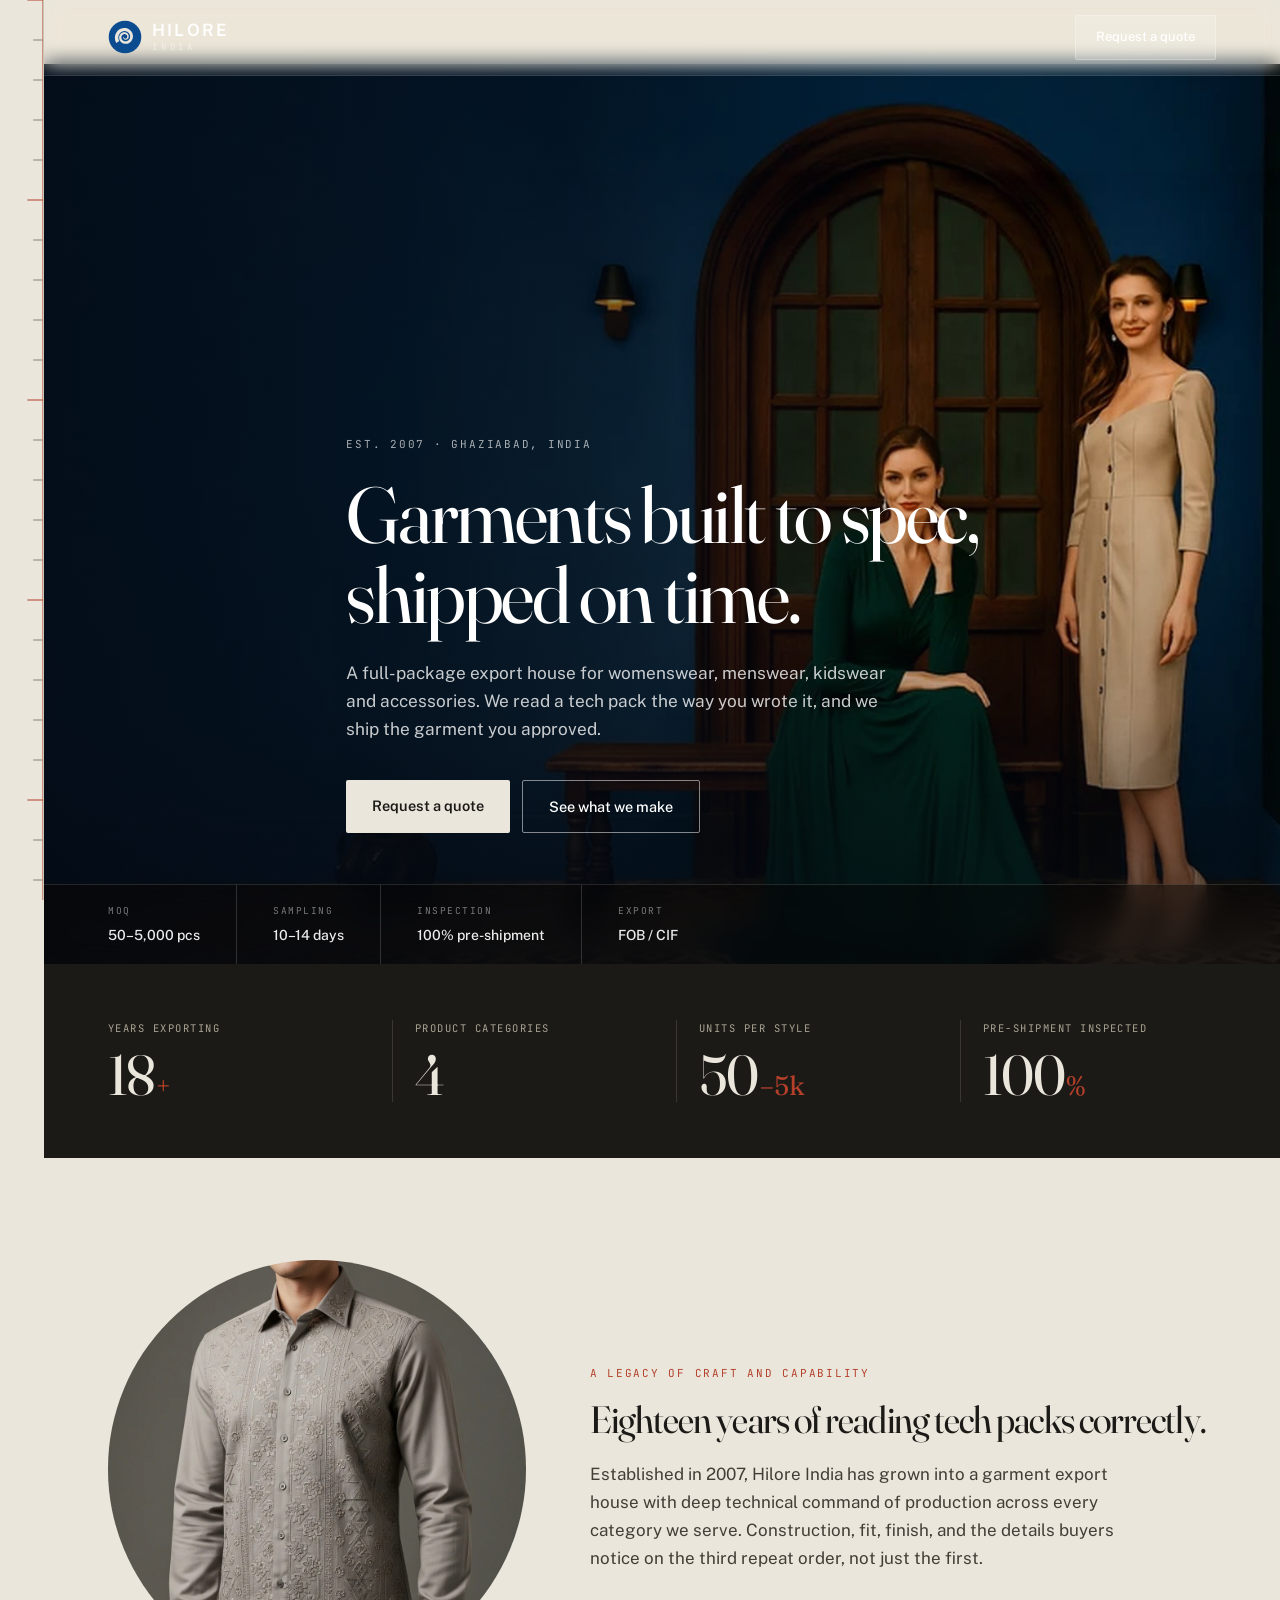
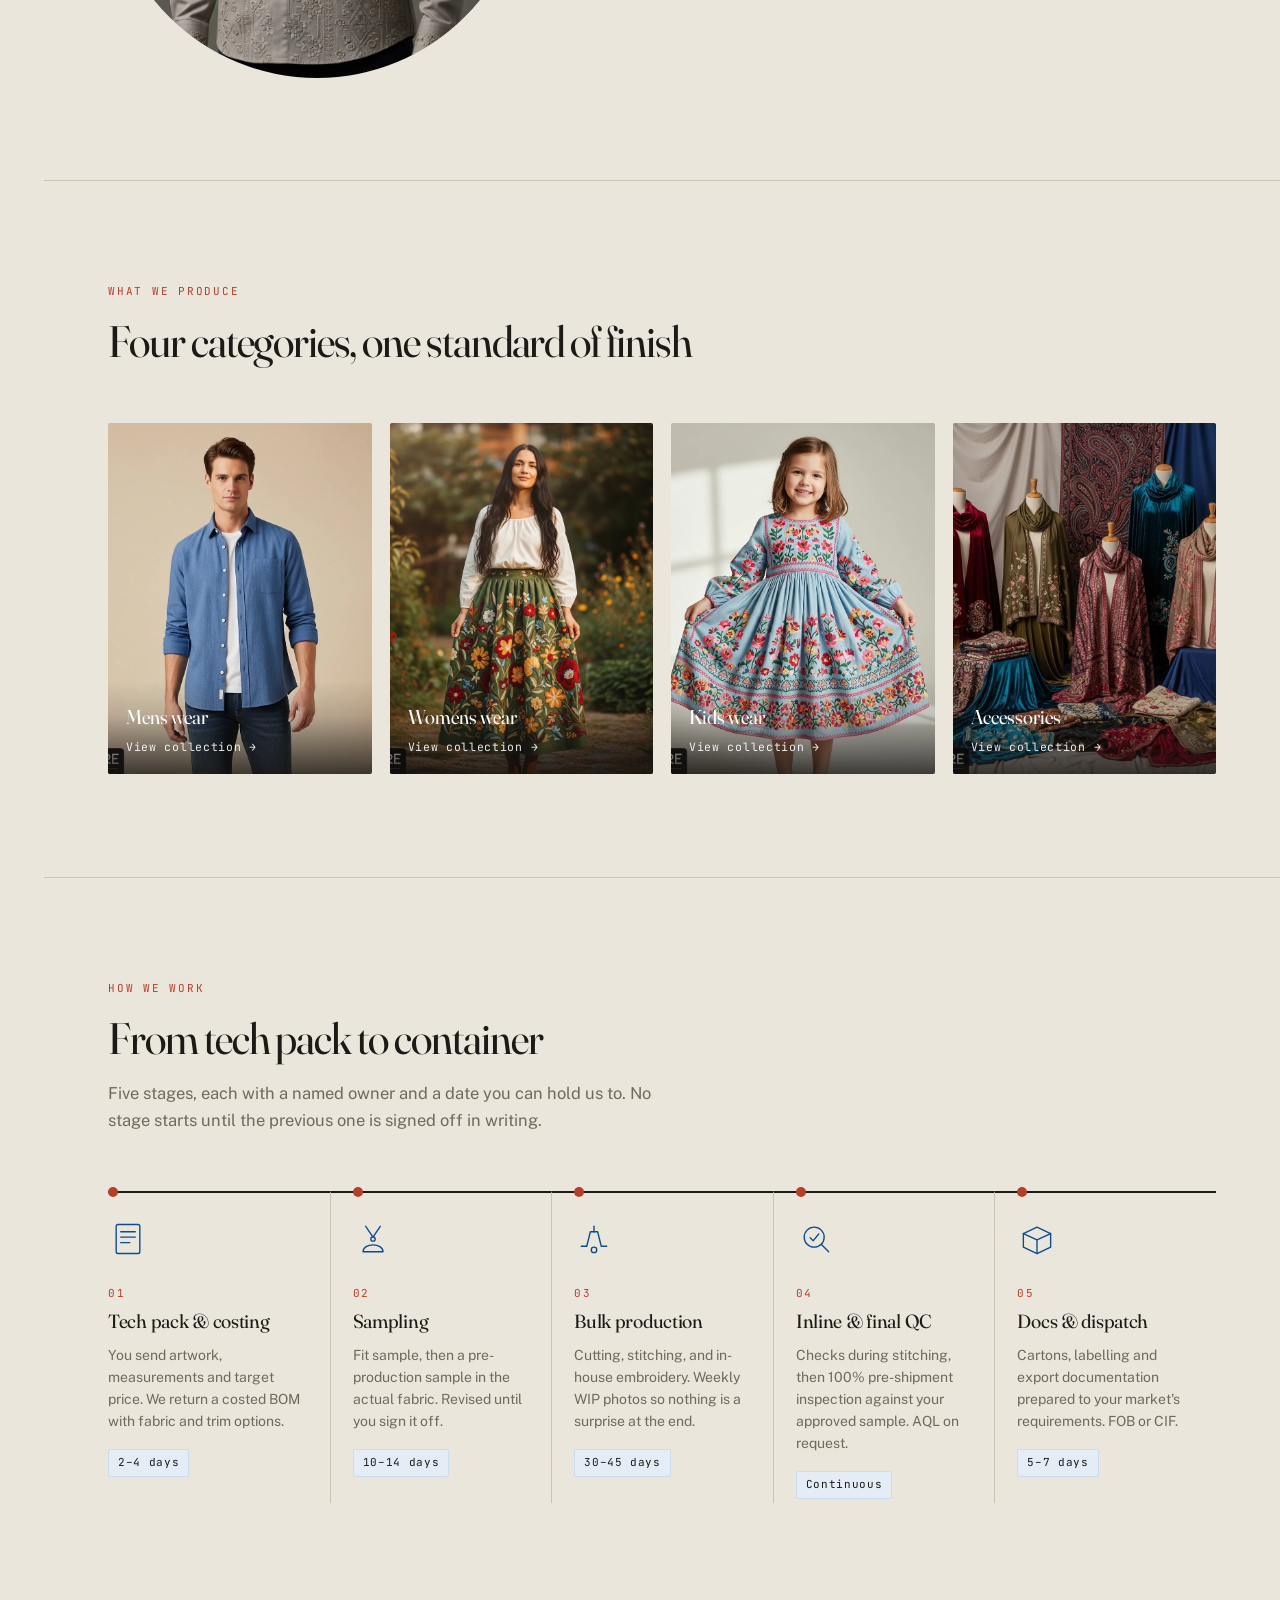
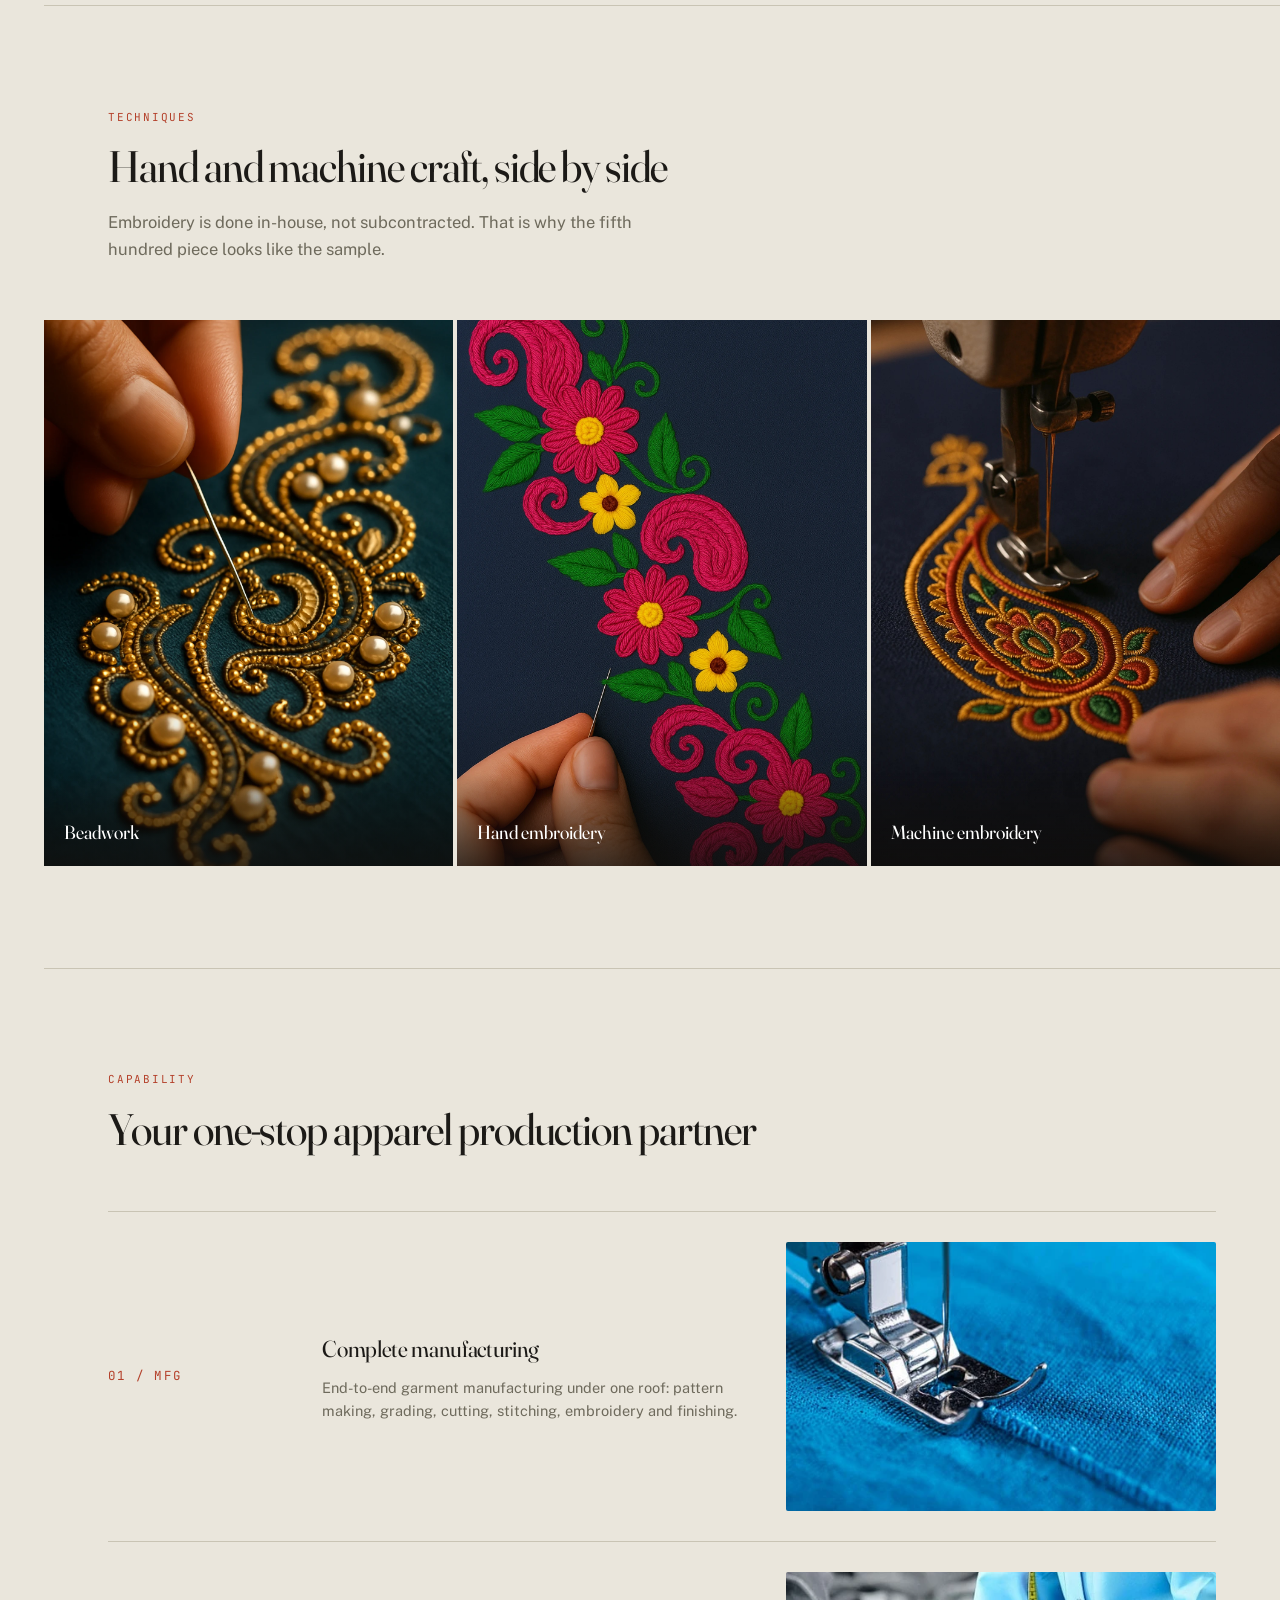
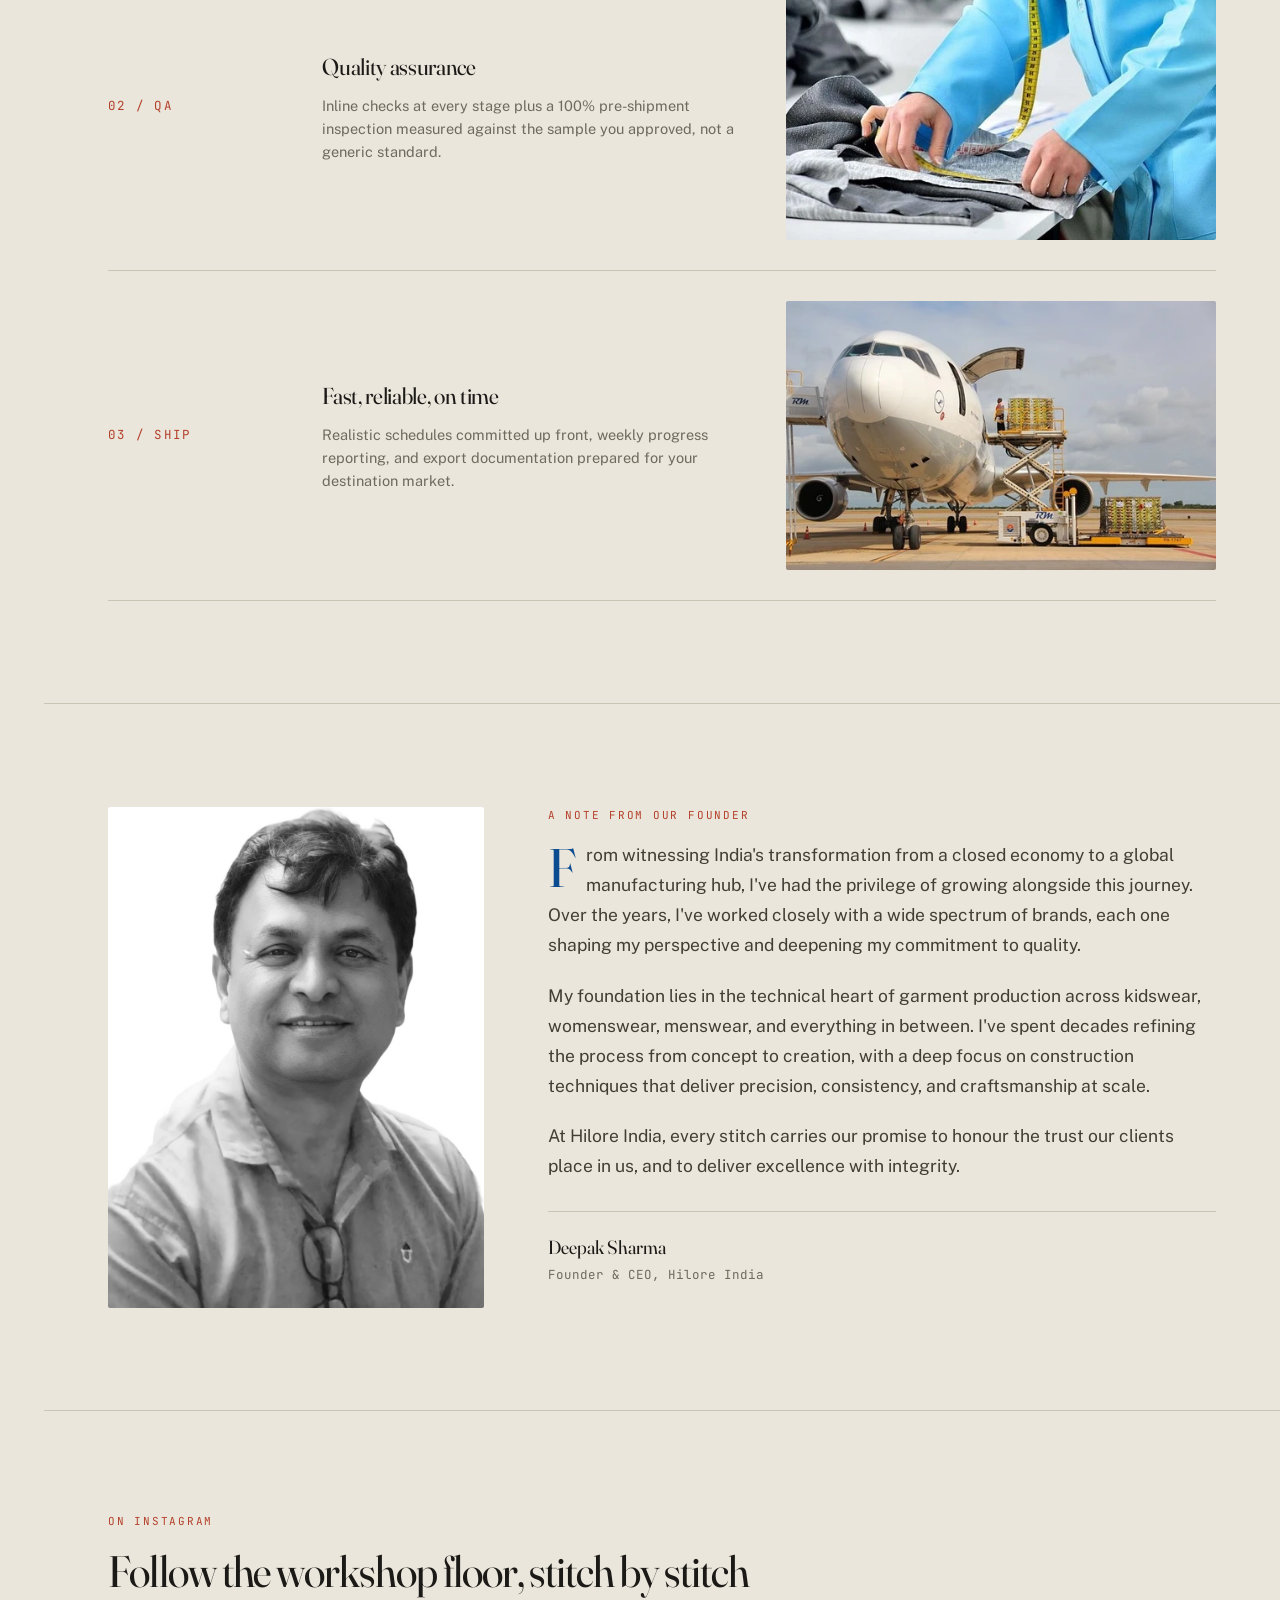
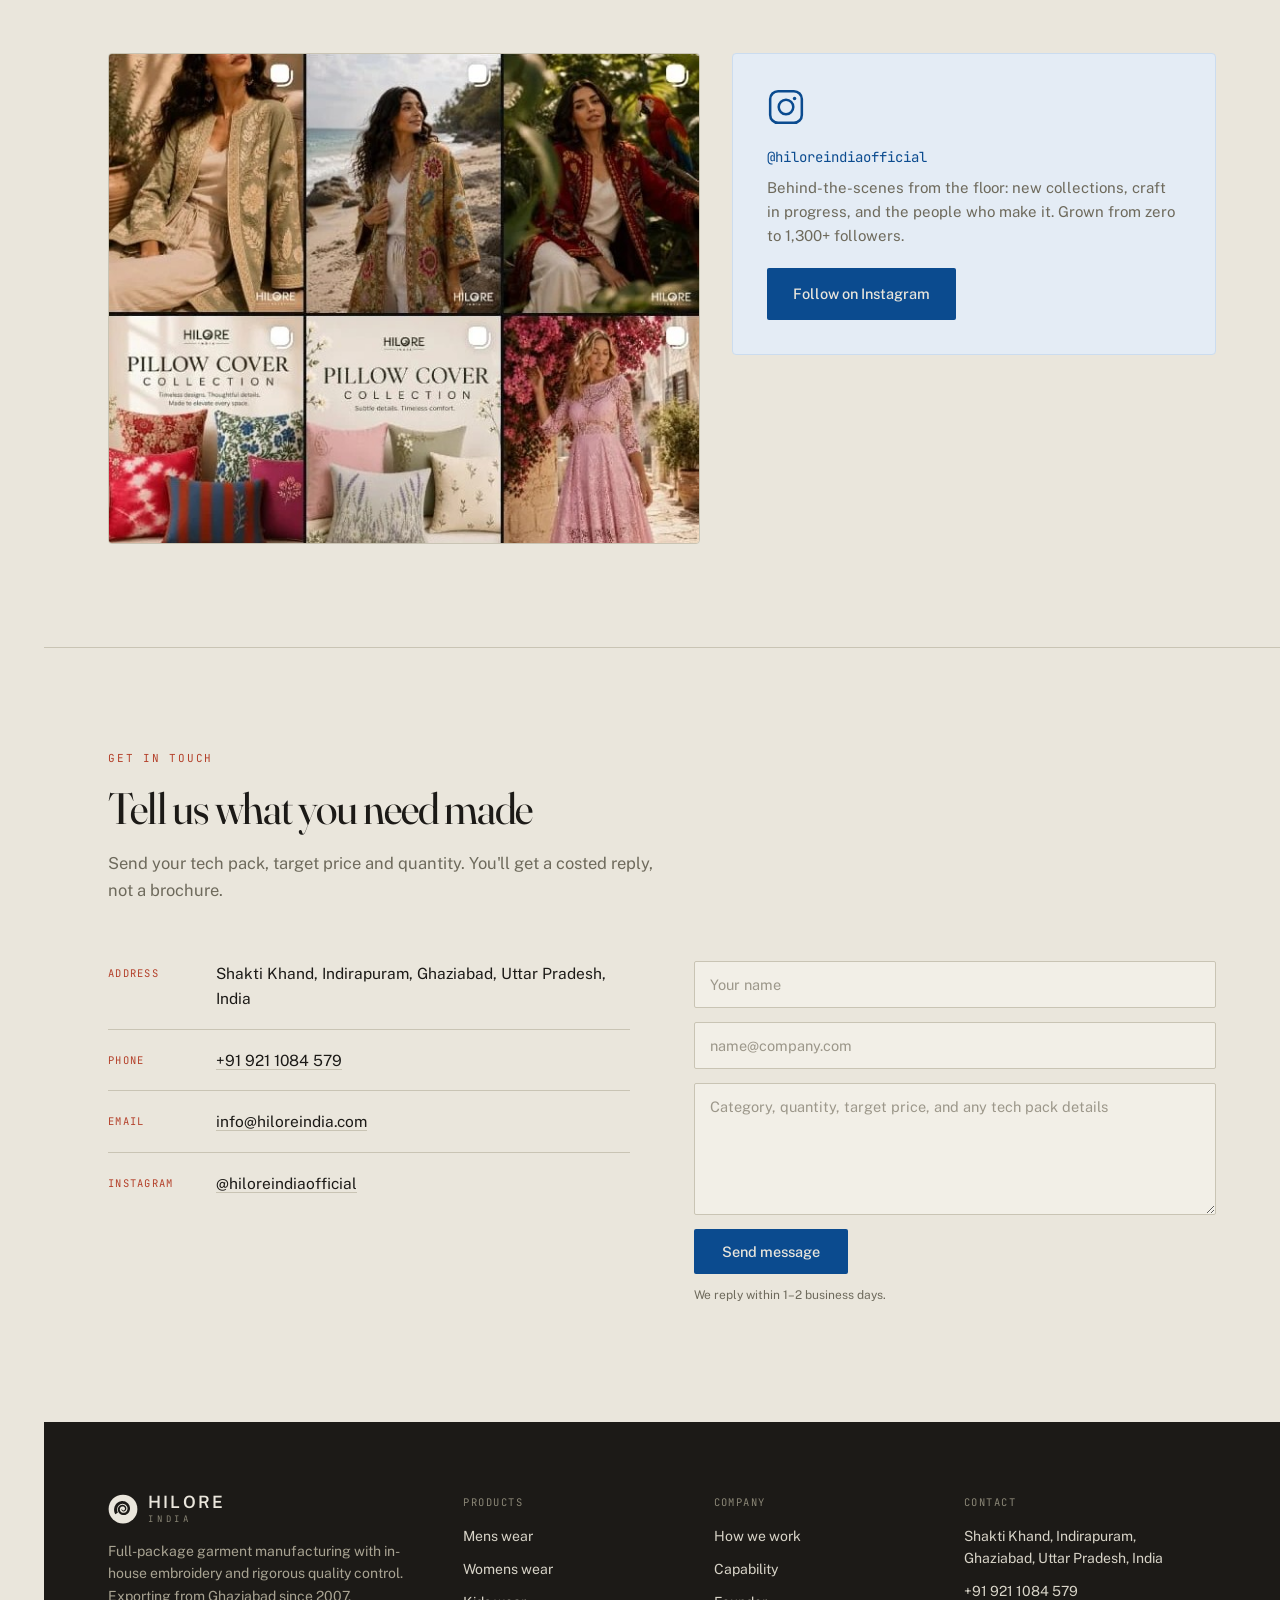
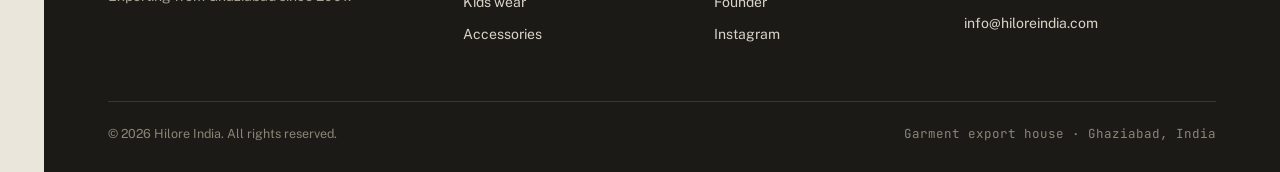
==== commit cb47b599: "Switch hero to models shoot; tune gradient for left-side text, right-side models" ====
--- a/index.html
+++ b/index.html
@@ -10,7 +10,7 @@
 <link rel="preconnect" href="https://fonts.googleapis.com">
 <link rel="preconnect" href="https://fonts.gstatic.com" crossorigin>
 <link href="https://fonts.googleapis.com/css2?family=Fraunces:opsz,wght@9..144,300..600&family=Public+Sans:wght@400;500;600&family=JetBrains+Mono:wght@400;500&display=swap" rel="stylesheet">
-<link rel="stylesheet" href="css/style.css?v=5">
+<link rel="stylesheet" href="css/style.css?v=6">
 </head>
 <body>
 
@@ -44,7 +44,7 @@
       <!-- Hero: full-bleed -->
       <section class="hero">
         <div class="hero-bg">
-          <img src="images/hero-bg.jpg" alt="" role="presentation" width="1354" height="2048" fetchpriority="high">
+          <img src="images/hero-models.jpg" alt="" role="presentation" width="2048" height="1070" fetchpriority="high">
         </div>
         <div class="hero-content container">
           <span class="eyebrow reveal">Est. 2007 &middot; Ghaziabad, India</span>
@@ -411,6 +411,6 @@
   </div>
 </div>
 
-<script src="js/main.js?v=5"></script>
+<script src="js/main.js?v=6"></script>
 </body>
 </html>
--- a/css/style.css
+++ b/css/style.css
@@ -249,20 +249,16 @@
   width: 100%;
   height: 100%;
   object-fit: cover;
-  object-position: center 20%;
+  object-position: center top;
 }
 
 .hero-bg::after {
   content: '';
   position: absolute;
   inset: 0;
-  background: linear-gradient(
-    to top,
-    rgba(8,6,4,0.92) 0%,
-    rgba(8,6,4,0.62) 38%,
-    rgba(8,6,4,0.22) 65%,
-    rgba(8,6,4,0.04) 100%
-  );
+  background:
+    linear-gradient(to right,  rgba(4,10,20,0.82) 0%, rgba(4,10,20,0.55) 42%, rgba(4,10,20,0.10) 70%, rgba(4,10,20,0.0) 100%),
+    linear-gradient(to top,    rgba(4,10,20,0.70) 0%, rgba(4,10,20,0.18) 28%, rgba(4,10,20,0.0)  55%);
 }
 
 .hero-content {
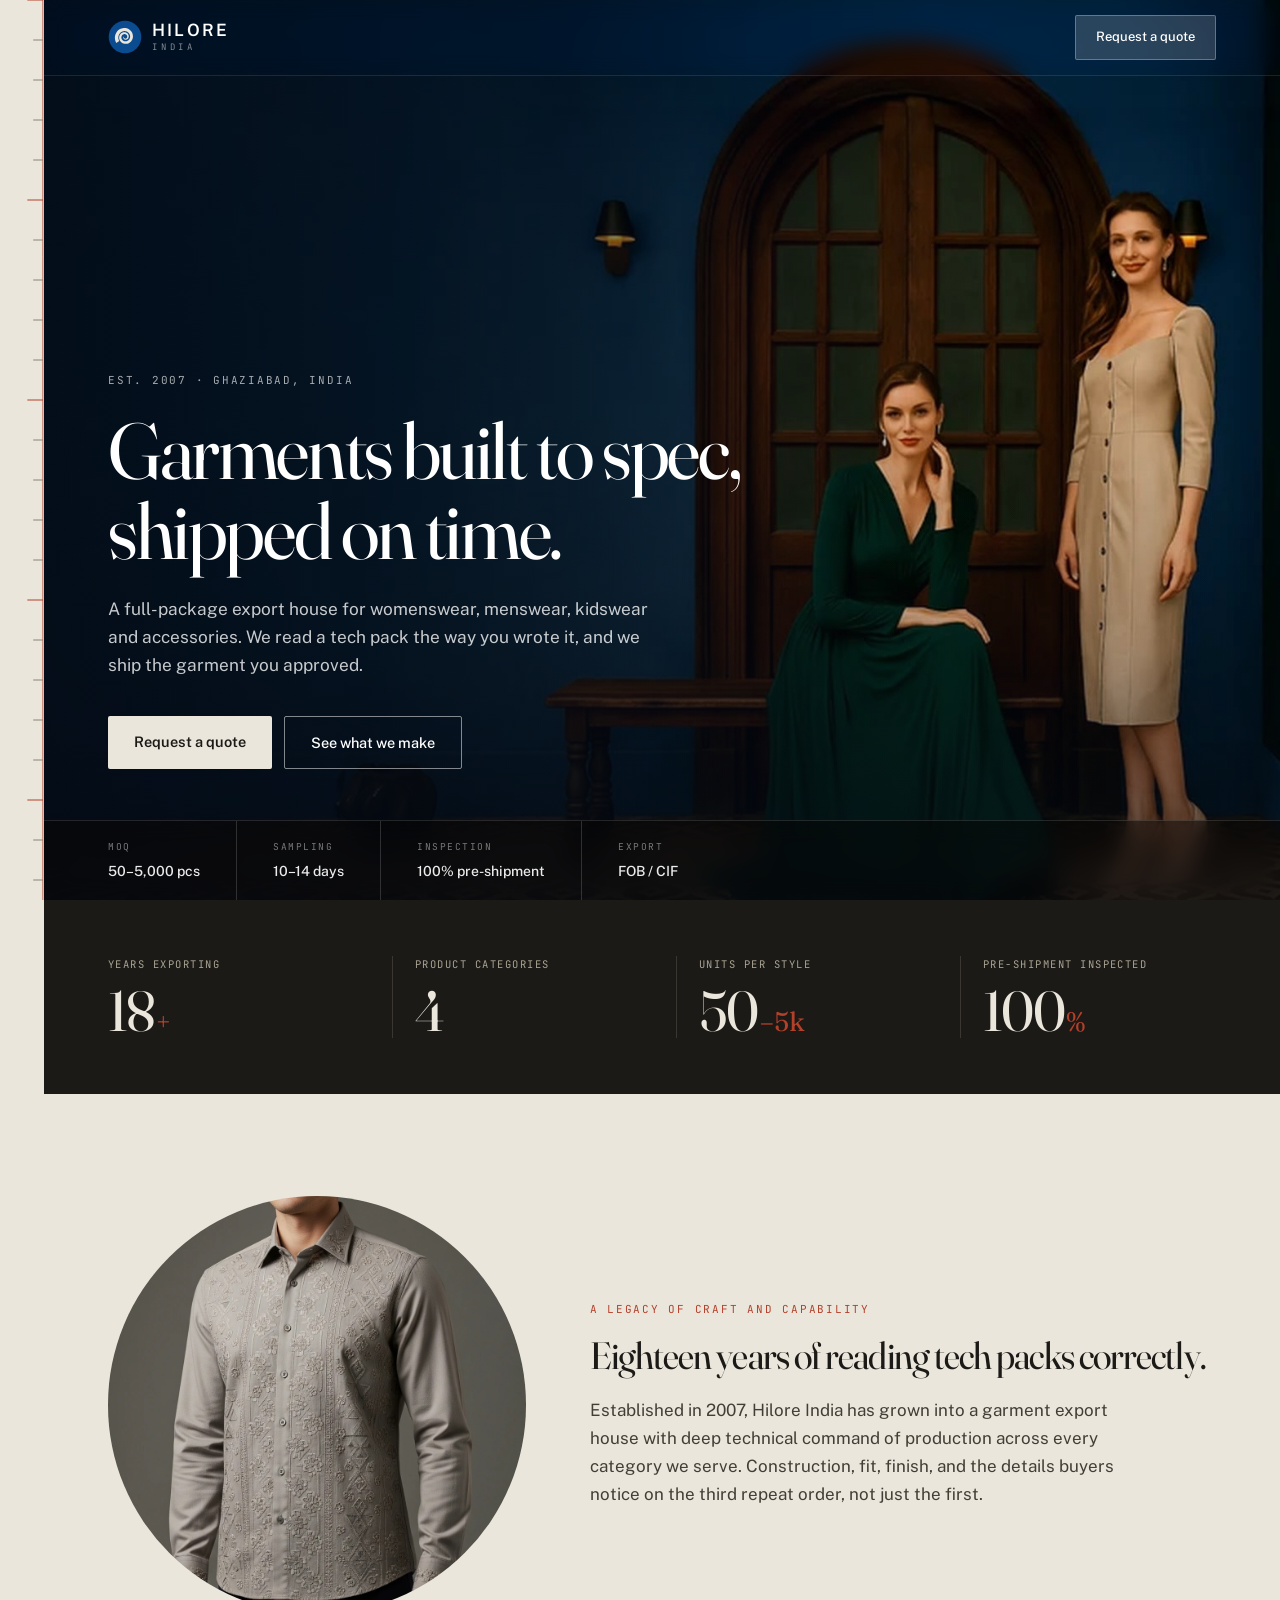
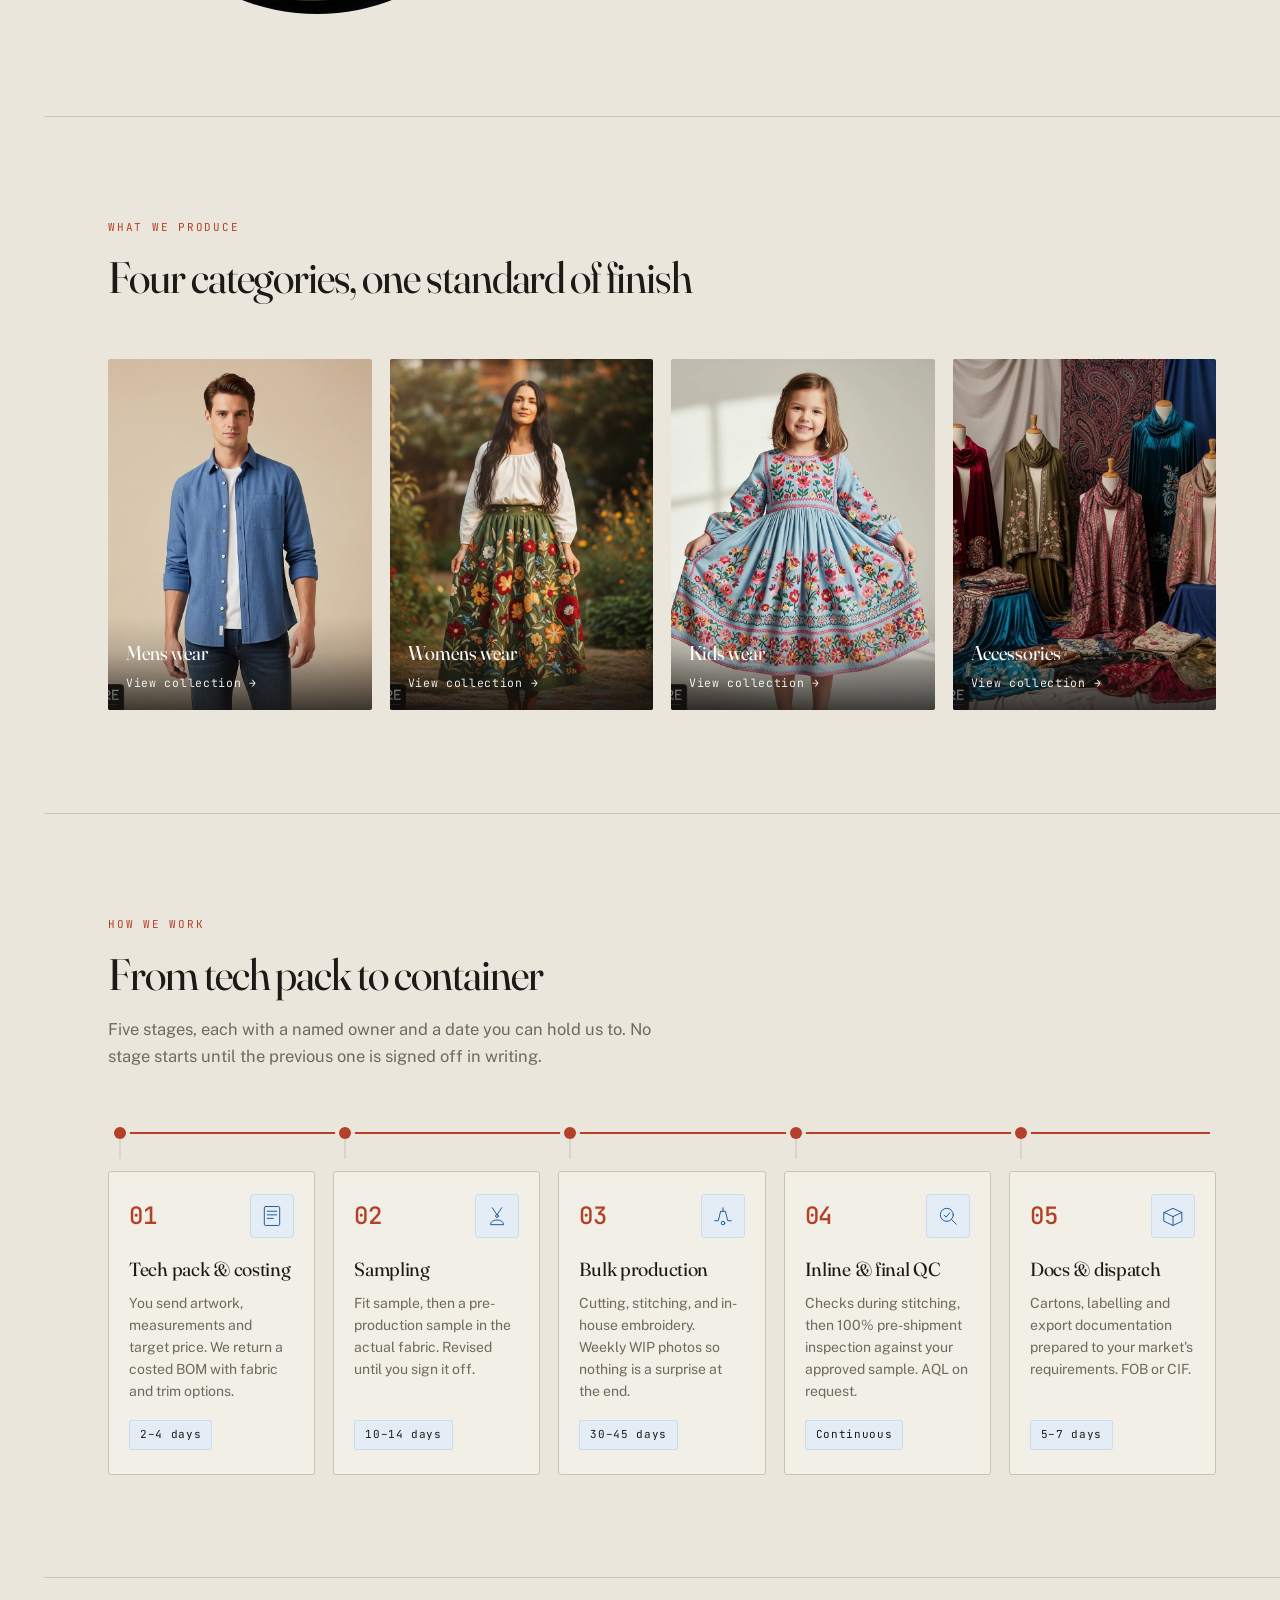
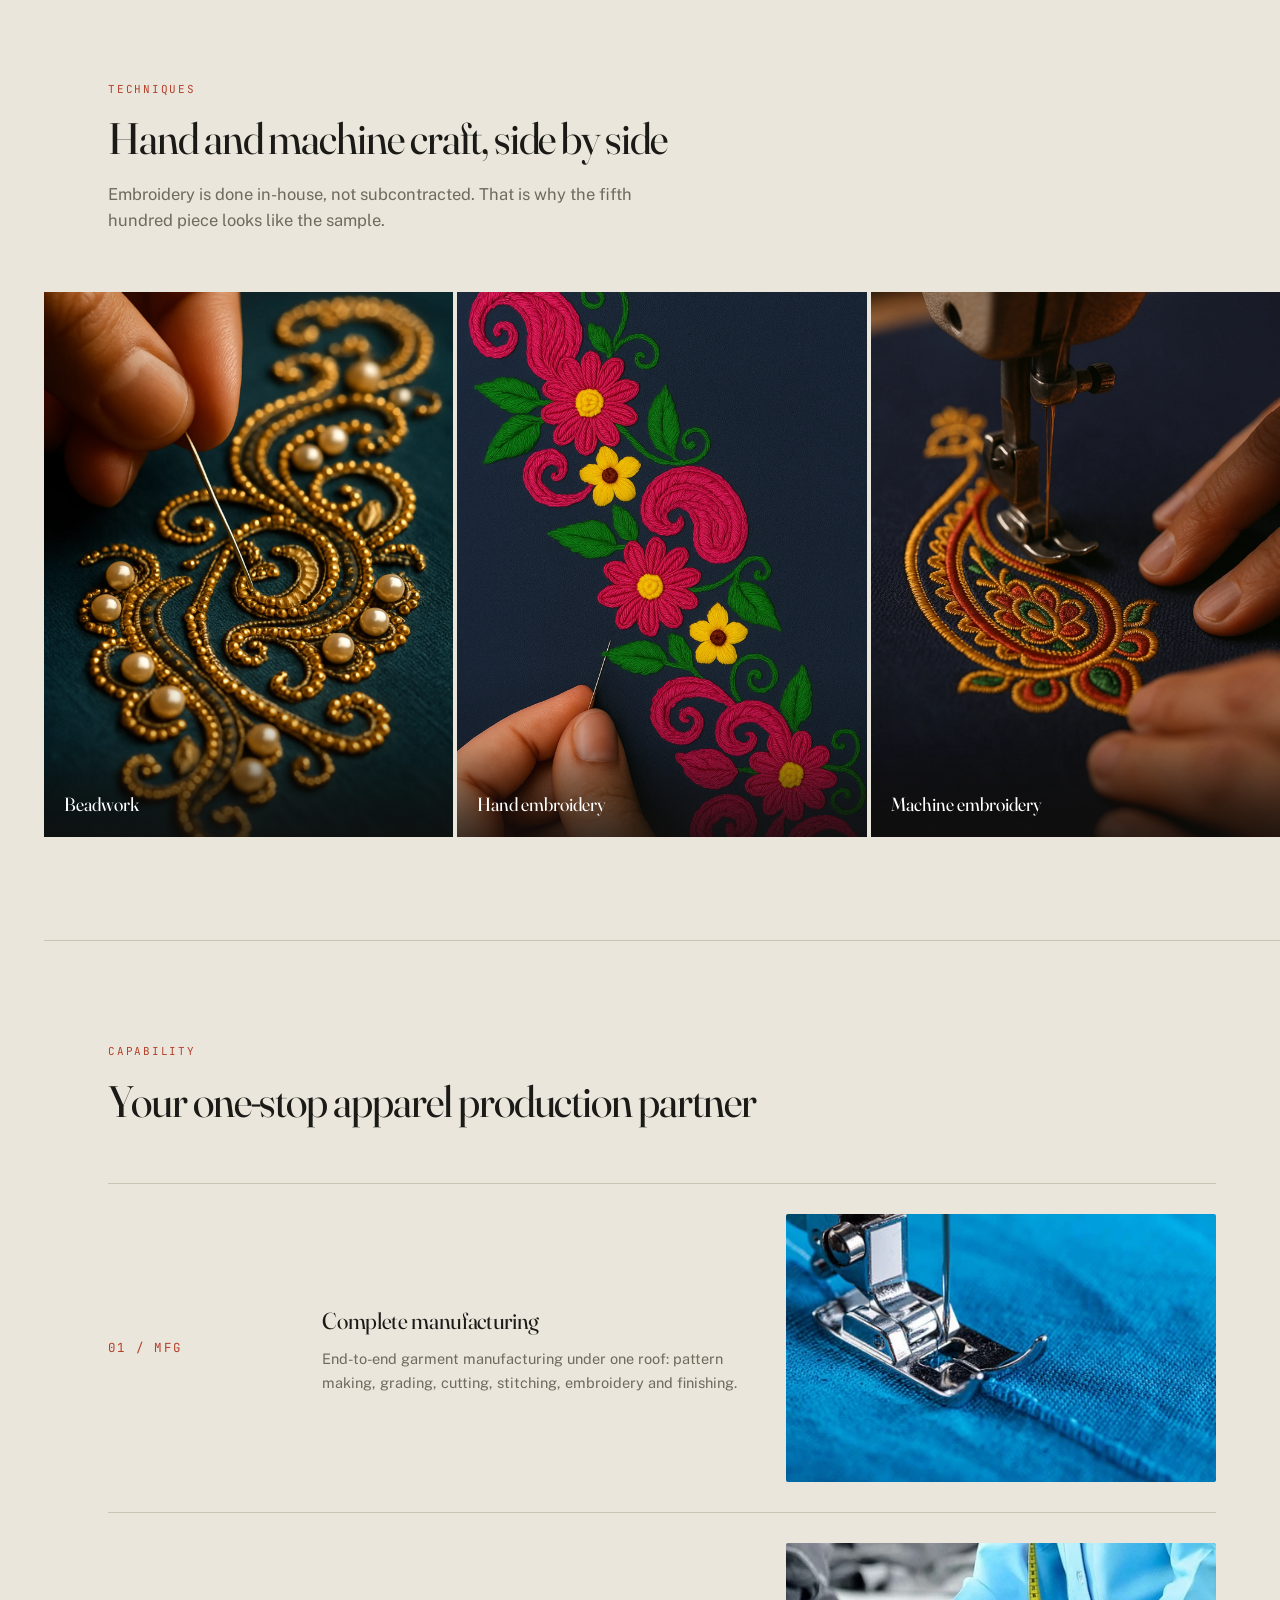
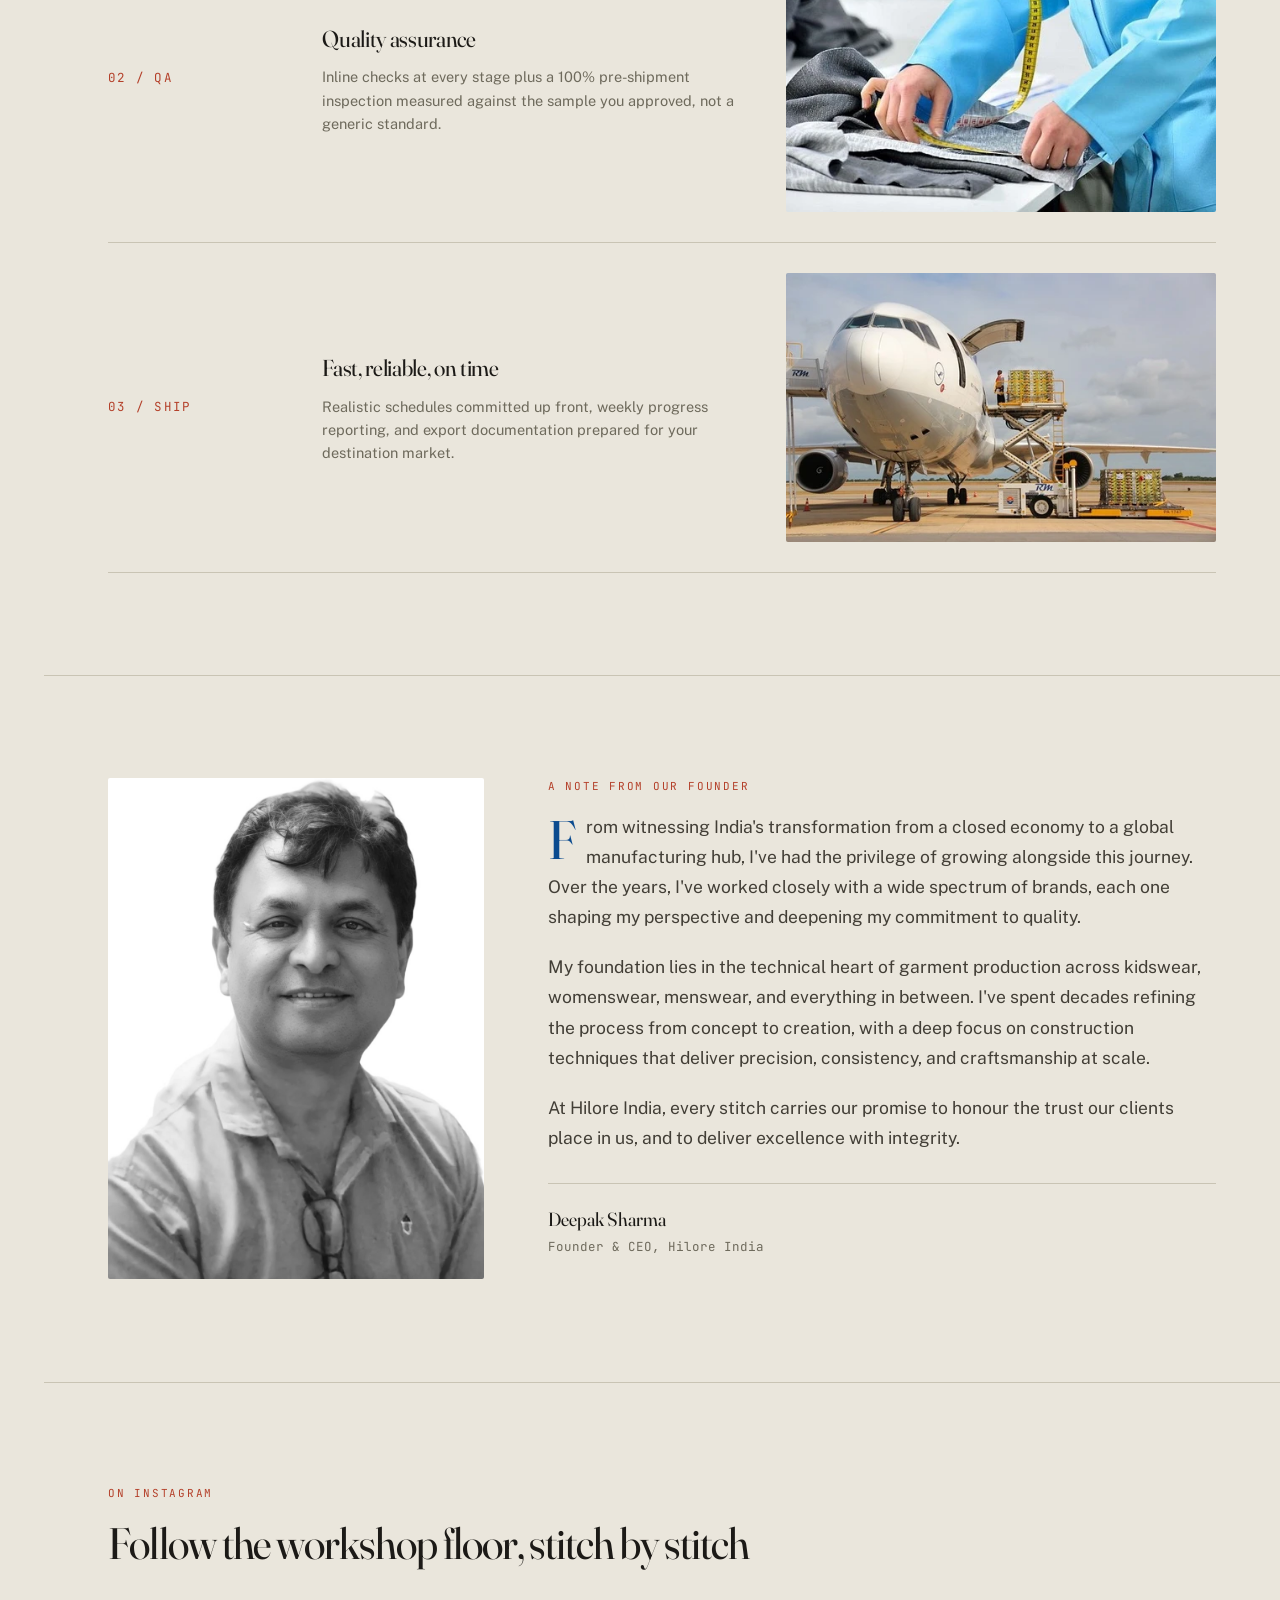
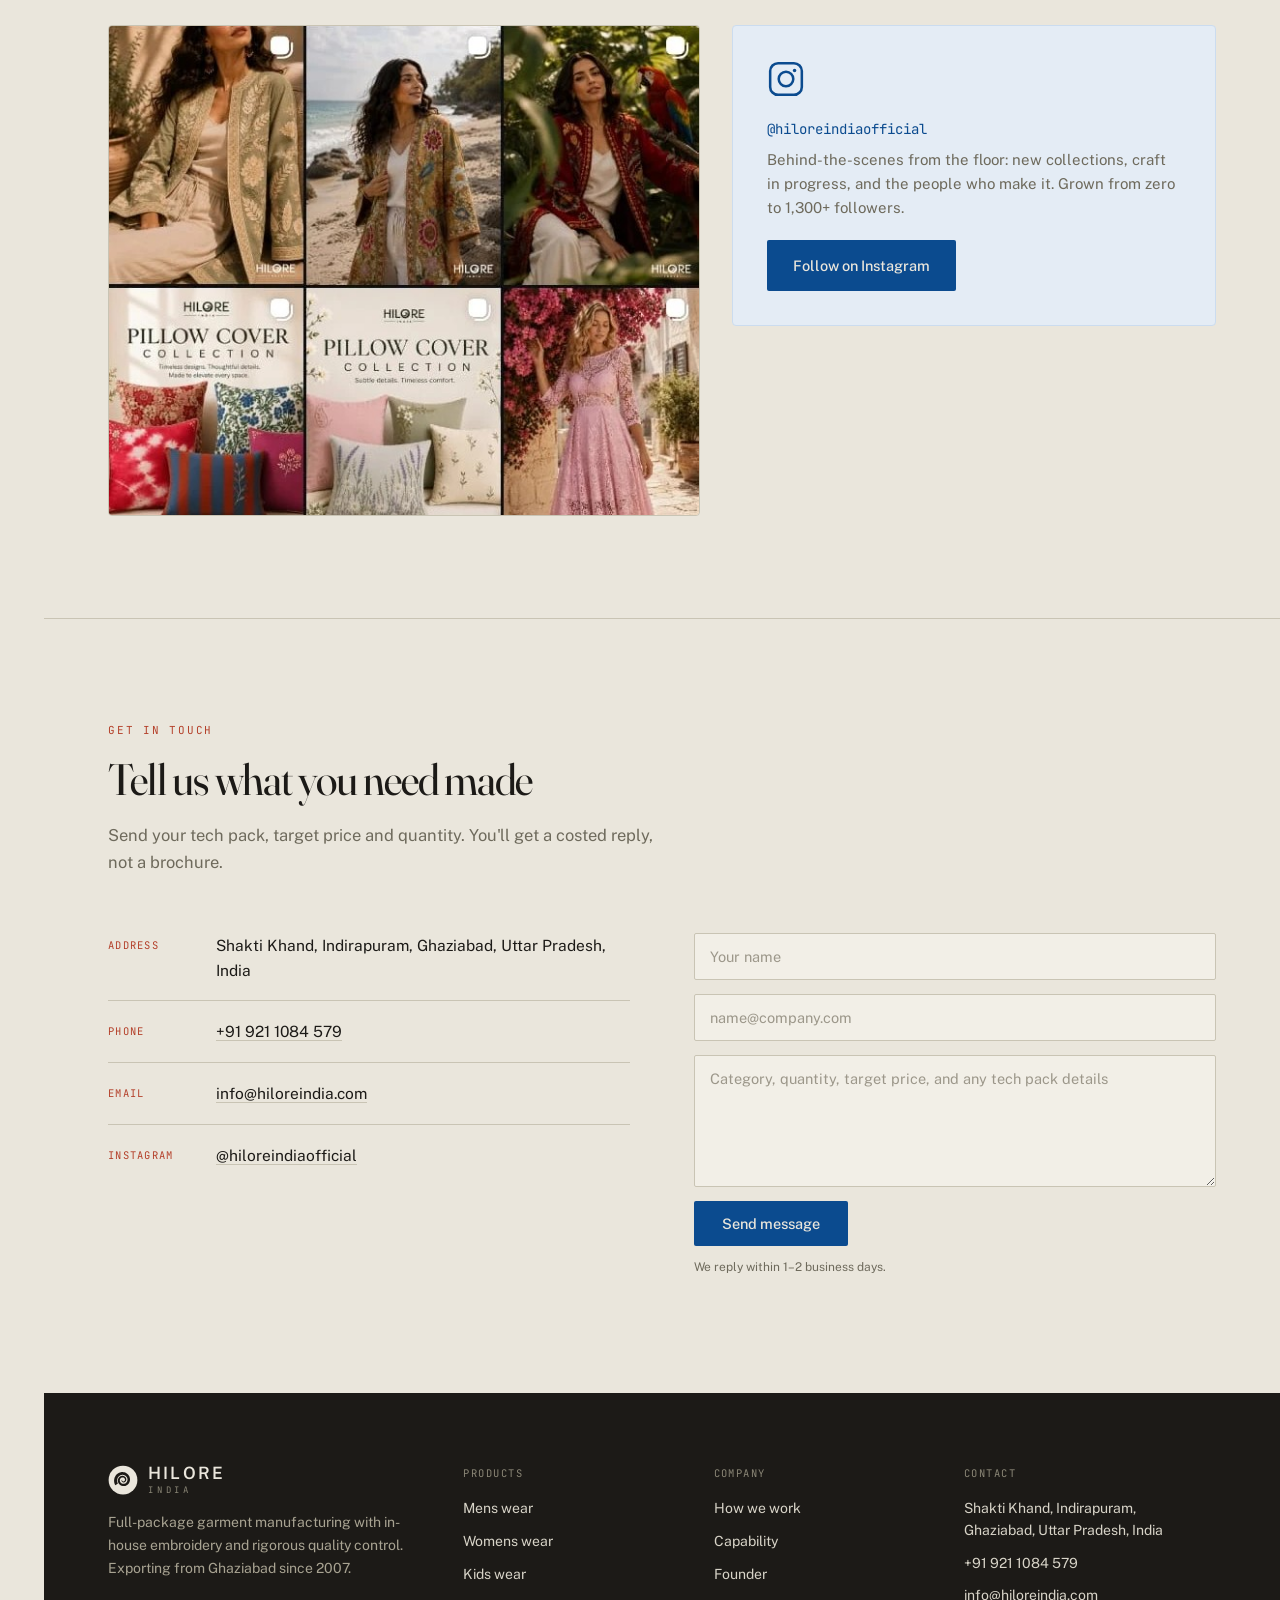
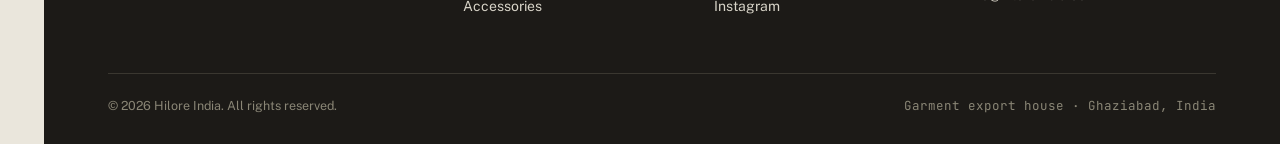
==== commit de050b08: "Redesign How we work section: timeline cards with animated rail, staggered entrance, hover crop-mark" ====
--- a/index.html
+++ b/index.html
@@ -157,62 +157,97 @@
             <p class="section-sub">Five stages, each with a named owner and a date you can hold us to. No stage starts until the previous one is signed off in writing.</p>
           </div>
 
-          <ol class="process-track">
-            <li class="step">
-              <svg class="step-icon" viewBox="0 0 44 44" aria-hidden="true">
-                <rect x="9" y="6" width="26" height="32" rx="2"/>
-                <line x1="14" y1="14" x2="30" y2="14"/>
-                <line x1="14" y1="20" x2="30" y2="20"/>
-                <line x1="14" y1="26" x2="24" y2="26"/>
-              </svg>
-              <span class="step-num">01</span>
-              <h3>Tech pack &amp; costing</h3>
-              <p>You send artwork, measurements and target price. We return a costed BOM with fabric and trim options.</p>
-              <span class="step-time">2&ndash;4 days</span>
+          <ol class="process-track" data-reveal>
+            <li class="step" style="--i:0">
+              <span class="step-dot" aria-hidden="true"></span>
+              <div class="step-card">
+                <div class="step-head">
+                  <span class="step-num">01</span>
+                  <span class="step-icon-wrap">
+                    <svg class="step-icon" viewBox="0 0 44 44" aria-hidden="true">
+                      <rect x="9" y="6" width="26" height="32" rx="2"/>
+                      <line x1="14" y1="14" x2="30" y2="14"/>
+                      <line x1="14" y1="20" x2="30" y2="20"/>
+                      <line x1="14" y1="26" x2="24" y2="26"/>
+                    </svg>
+                  </span>
+                </div>
+                <h3>Tech pack &amp; costing</h3>
+                <p>You send artwork, measurements and target price. We return a costed BOM with fabric and trim options.</p>
+                <span class="step-time">2&ndash;4 days</span>
+              </div>
             </li>
-            <li class="step">
-              <svg class="step-icon" viewBox="0 0 44 44" aria-hidden="true">
-                <path d="M14 8 L22 20 L30 8"/>
-                <path d="M11 36 C11 26 33 26 33 36 Z"/>
-                <circle cx="22" cy="22" r="2.4"/>
-              </svg>
-              <span class="step-num">02</span>
-              <h3>Sampling</h3>
-              <p>Fit sample, then a pre-production sample in the actual fabric. Revised until you sign it off.</p>
-              <span class="step-time">10&ndash;14 days</span>
+            <li class="step" style="--i:1">
+              <span class="step-dot" aria-hidden="true"></span>
+              <div class="step-card">
+                <div class="step-head">
+                  <span class="step-num">02</span>
+                  <span class="step-icon-wrap">
+                    <svg class="step-icon" viewBox="0 0 44 44" aria-hidden="true">
+                      <path d="M14 8 L22 20 L30 8"/>
+                      <path d="M11 36 C11 26 33 26 33 36 Z"/>
+                      <circle cx="22" cy="22" r="2.4"/>
+                    </svg>
+                  </span>
+                </div>
+                <h3>Sampling</h3>
+                <p>Fit sample, then a pre-production sample in the actual fabric. Revised until you sign it off.</p>
+                <span class="step-time">10&ndash;14 days</span>
+              </div>
             </li>
-            <li class="step">
-              <svg class="step-icon" viewBox="0 0 44 44" aria-hidden="true">
-                <path d="M8 30 L14 30 L18 14 L26 14 L30 30 L36 30"/>
-                <circle cx="22" cy="34" r="3"/>
-                <line x1="22" y1="8" x2="22" y2="14"/>
-              </svg>
-              <span class="step-num">03</span>
-              <h3>Bulk production</h3>
-              <p>Cutting, stitching, and in-house embroidery. Weekly WIP photos so nothing is a surprise at the end.</p>
-              <span class="step-time">30&ndash;45 days</span>
+            <li class="step" style="--i:2">
+              <span class="step-dot" aria-hidden="true"></span>
+              <div class="step-card">
+                <div class="step-head">
+                  <span class="step-num">03</span>
+                  <span class="step-icon-wrap">
+                    <svg class="step-icon" viewBox="0 0 44 44" aria-hidden="true">
+                      <path d="M8 30 L14 30 L18 14 L26 14 L30 30 L36 30"/>
+                      <circle cx="22" cy="34" r="3"/>
+                      <line x1="22" y1="8" x2="22" y2="14"/>
+                    </svg>
+                  </span>
+                </div>
+                <h3>Bulk production</h3>
+                <p>Cutting, stitching, and in-house embroidery. Weekly WIP photos so nothing is a surprise at the end.</p>
+                <span class="step-time">30&ndash;45 days</span>
+              </div>
             </li>
-            <li class="step">
-              <svg class="step-icon" viewBox="0 0 44 44" aria-hidden="true">
-                <circle cx="20" cy="20" r="11"/>
-                <path d="M15.5 20.5 L18.8 24 L25 16.5"/>
-                <line x1="28" y1="28" x2="36" y2="36"/>
-              </svg>
-              <span class="step-num">04</span>
-              <h3>Inline &amp; final QC</h3>
-              <p>Checks during stitching, then 100% pre-shipment inspection against your approved sample. AQL on request.</p>
-              <span class="step-time">Continuous</span>
+            <li class="step" style="--i:3">
+              <span class="step-dot" aria-hidden="true"></span>
+              <div class="step-card">
+                <div class="step-head">
+                  <span class="step-num">04</span>
+                  <span class="step-icon-wrap">
+                    <svg class="step-icon" viewBox="0 0 44 44" aria-hidden="true">
+                      <circle cx="20" cy="20" r="11"/>
+                      <path d="M15.5 20.5 L18.8 24 L25 16.5"/>
+                      <line x1="28" y1="28" x2="36" y2="36"/>
+                    </svg>
+                  </span>
+                </div>
+                <h3>Inline &amp; final QC</h3>
+                <p>Checks during stitching, then 100% pre-shipment inspection against your approved sample. AQL on request.</p>
+                <span class="step-time">Continuous</span>
+              </div>
             </li>
-            <li class="step">
-              <svg class="step-icon" viewBox="0 0 44 44" aria-hidden="true">
-                <path d="M7 16 L22 9 L37 16 L37 31 L22 38 L7 31 Z"/>
-                <path d="M7 16 L22 23 L37 16"/>
-                <line x1="22" y1="23" x2="22" y2="38"/>
-              </svg>
-              <span class="step-num">05</span>
-              <h3>Docs &amp; dispatch</h3>
-              <p>Cartons, labelling and export documentation prepared to your market's requirements. FOB or CIF.</p>
-              <span class="step-time">5&ndash;7 days</span>
+            <li class="step" style="--i:4">
+              <span class="step-dot" aria-hidden="true"></span>
+              <div class="step-card">
+                <div class="step-head">
+                  <span class="step-num">05</span>
+                  <span class="step-icon-wrap">
+                    <svg class="step-icon" viewBox="0 0 44 44" aria-hidden="true">
+                      <path d="M7 16 L22 9 L37 16 L37 31 L22 38 L7 31 Z"/>
+                      <path d="M7 16 L22 23 L37 16"/>
+                      <line x1="22" y1="23" x2="22" y2="38"/>
+                    </svg>
+                  </span>
+                </div>
+                <h3>Docs &amp; dispatch</h3>
+                <p>Cartons, labelling and export documentation prepared to your market's requirements. FOB or CIF.</p>
+                <span class="step-time">5&ndash;7 days</span>
+              </div>
             </li>
           </ol>
         </div>
--- a/css/style.css
+++ b/css/style.css
@@ -125,9 +125,10 @@
   .site-header { left: 0; }
 }
 
-/* compensate for fixed header: push all page content down */
-.ruler-main > .site-header + * { margin-top: 0; }
-.ruler-main { padding-top: 64px; }
+/* hero sits behind the fixed header (starts at top:0);
+   all other sections need a scroll-margin so anchor links land below the header */
+.ruler-main { padding-top: 0; }
+section[id] { scroll-margin-top: 72px; }
 
 .site-header .container {
   display: flex;
@@ -252,6 +253,23 @@
   object-position: center top;
 }
 
+/* Portrait viewports: full-bleed overlay with the crop framing the seated
+   model on the right (standing model out of frame), text over the blue wall. */
+@media (max-aspect-ratio: 1/1) {
+  /* Frame seated model on the right and lift her so the torso reads above the
+     bottom text block (standing model stays out of frame). */
+  .hero-bg img {
+    object-position: 58% top;
+    transform: scale(1.3) translateY(-12%);
+    transform-origin: 58% 38%;
+  }
+  .hero-bg::after {
+    background:
+      linear-gradient(to right, rgba(4,10,20,0.86) 0%, rgba(4,10,20,0.45) 46%, rgba(4,10,20,0.05) 80%, rgba(4,10,20,0.0) 100%),
+      linear-gradient(to top,   rgba(4,10,20,0.94) 0%, rgba(4,10,20,0.55) 26%, rgba(4,10,20,0.0) 52%);
+  }
+}
+
 .hero-bg::after {
   content: '';
   position: absolute;
@@ -264,8 +282,17 @@
 .hero-content {
   position: relative;
   z-index: 1;
+  width: 100%;   /* fill the container so margin:0 auto matches the header */
   padding-bottom: clamp(32px, 4vw, 52px);
   padding-top: clamp(80px, 12vw, 140px);
+}
+
+/* Pin text to the left half — keep the container centred at full width */
+.hero-content .eyebrow,
+.hero h1,
+.hero-lede,
+.hero .btn-row {
+  max-width: 520px;
 }
 
 .hero-content .eyebrow {
@@ -597,60 +624,150 @@
   list-style: none;
   display: grid;
   grid-template-columns: repeat(5, 1fr);
-  gap: 0;
-  counter-reset: step;
-}
+  gap: 18px;
+  position: relative;
+  padding-top: 44px;
+  /* neutralise the block-level [data-reveal] fade; children animate instead */
+  opacity: 1;
+  transform: none;
+}
+
+/* the timeline rail, drawn across on scroll */
+.process-track::before {
+  content: '';
+  position: absolute;
+  top: 5px; left: 6px; right: 6px;
+  height: 2px;
+  background: var(--spec-red);
+  transform: scaleX(0);
+  transform-origin: left center;
+  transition: transform 1.1s cubic-bezier(0.65, 0, 0.35, 1);
+}
+.process-track.in-view::before { transform: scaleX(1); }
 
 .step {
   position: relative;
-  padding: 0 22px 4px 0;
-  border-top: 2px solid var(--ink);
-  padding-top: 26px;
-}
-
-.step::before {
+  /* staggered card entrance driven by the track's .in-view */
+  opacity: 0;
+  transform: translateY(26px);
+  transition: opacity 0.6s ease, transform 0.6s cubic-bezier(0.22, 0.8, 0.32, 1);
+  transition-delay: calc(0.28s + var(--i) * 0.1s);
+}
+.process-track.in-view .step { opacity: 1; transform: none; }
+
+/* node on the rail */
+.step-dot {
+  position: absolute;
+  top: -44px; left: 6px;
+  width: 12px; height: 12px;
+  border-radius: 50%;
+  background: var(--spec-red);
+  box-shadow: 0 0 0 4px var(--paper);
+  transform: scale(0);
+  transition: transform 0.45s cubic-bezier(0.34, 1.56, 0.64, 1);
+  transition-delay: calc(0.5s + var(--i) * 0.1s);
+}
+.process-track.in-view .step-dot { transform: scale(1); }
+/* short vertical tick connecting the node to its card */
+.step-dot::after {
   content: '';
   position: absolute;
-  top: -6px; left: 0;
+  top: 12px; left: 50%;
+  width: 1px; height: 20px;
+  background: var(--paper-line);
+  transform: translateX(-50%);
+}
+
+.step-card {
+  position: relative;
+  height: 100%;
+  background: var(--paper-warm);
+  border: 1px solid var(--paper-line);
+  border-radius: 3px;
+  padding: 22px 20px 24px;
+  display: flex;
+  flex-direction: column;
+  transition: transform 0.3s ease, border-color 0.3s ease, box-shadow 0.3s ease, background 0.3s ease;
+}
+
+/* tech-pack crop-mark brackets, revealed on hover */
+.step-card::before,
+.step-card::after {
+  content: '';
+  position: absolute;
   width: 10px; height: 10px;
-  border-radius: 50%;
-  background: var(--spec-red);
-}
-
-.step + .step { border-left: 1px solid var(--paper-line); padding-left: 22px; }
-.step + .step::before { left: 22px; }
-
+  opacity: 0;
+  transition: opacity 0.3s ease;
+}
+.step-card::before {
+  top: 7px; left: 7px;
+  border-top: 1.5px solid var(--blue);
+  border-left: 1.5px solid var(--blue);
+}
+.step-card::after {
+  bottom: 7px; right: 7px;
+  border-bottom: 1.5px solid var(--blue);
+  border-right: 1.5px solid var(--blue);
+}
+
+.step-card:hover {
+  transform: translateY(-6px);
+  border-color: var(--blue);
+  background: #fff;
+  box-shadow: 0 18px 40px -22px rgba(11, 75, 143, 0.5);
+}
+.step-card:hover::before,
+.step-card:hover::after { opacity: 1; }
+
+.step-head {
+  display: flex;
+  align-items: center;
+  justify-content: space-between;
+  margin-bottom: 20px;
+}
+
+.step-num {
+  font-family: var(--font-mono);
+  font-size: 24px;
+  font-weight: 500;
+  letter-spacing: -0.01em;
+  color: var(--spec-red);
+  line-height: 1;
+}
+
+.step-icon-wrap {
+  display: grid;
+  place-items: center;
+  width: 44px; height: 44px;
+  border: 1px solid #CBDCEF;
+  border-radius: 3px;
+  background: var(--blue-tint);
+  transition: background 0.3s ease, border-color 0.3s ease;
+}
 .step-icon {
-  width: 40px; height: 40px;
+  width: 26px; height: 26px;
   fill: none;
   stroke: var(--blue);
   stroke-width: 1.5;
   stroke-linecap: round;
   stroke-linejoin: round;
-  margin-bottom: 18px;
-}
-
-.step-num {
-  display: block;
-  font-family: var(--font-mono);
-  font-size: 11px;
-  letter-spacing: 0.14em;
-  color: var(--spec-red);
-  margin-bottom: 8px;
-}
-
-.step h3 {
+  transition: stroke 0.3s ease;
+}
+.step-card:hover .step-icon-wrap { background: var(--blue); border-color: var(--blue); }
+.step-card:hover .step-icon { stroke: #fff; }
+
+.step-card h3 {
   font-size: 19px;
   line-height: 1.24;
   font-variation-settings: 'opsz' 72;
   margin-bottom: 10px;
 }
 
-.step p {
+.step-card p {
   font-size: 14px;
   line-height: 1.58;
   color: var(--muted);
-  margin-bottom: 16px;
+  margin-bottom: 18px;
 }
 
 .step-time {
@@ -660,21 +777,23 @@
   color: var(--ink);
   background: var(--blue-tint);
   border: 1px solid #CBDCEF;
-  padding: 4px 9px;
+  padding: 5px 10px;
   border-radius: 2px;
   display: inline-block;
+  margin-top: auto;
+  align-self: flex-start;
 }
 
 @media (max-width: 1040px) {
-  .process-track { grid-template-columns: repeat(2, 1fr); gap: 34px 0; }
-  .step:nth-child(odd) { border-left: none; padding-left: 0; }
-  .step:nth-child(odd)::before { left: 0; }
+  .process-track { grid-template-columns: repeat(2, 1fr); gap: 44px 18px; padding-top: 40px; }
+  /* rail only spans the top row of nodes here, so hide it and keep the dots */
+  .process-track::before { display: none; }
+  .step-dot { top: -30px; }
+  .step-dot::after { height: 14px; }
 }
 
 @media (max-width: 620px) {
-  .process-track { grid-template-columns: 1fr; gap: 30px 0; }
-  .step, .step + .step { border-left: none; padding-left: 0; padding-right: 0; }
-  .step::before, .step + .step::before { left: 0; }
+  .process-track { grid-template-columns: 1fr; gap: 40px; }
 }
 
 /* ---------- Craft strip ---------- */
@@ -1089,8 +1208,11 @@
   section { padding: clamp(44px, 10vw, 72px) 0; }
 
   /* Hero */
-  .hero { padding: 32px 0 40px; }
   .hero-grid { gap: 28px; }
+  .hero-content .eyebrow,
+  .hero h1,
+  .hero-lede,
+  .hero .btn-row { max-width: 100%; }
 
   .hero h1 {
     font-size: clamp(30px, 8.5vw, 42px);
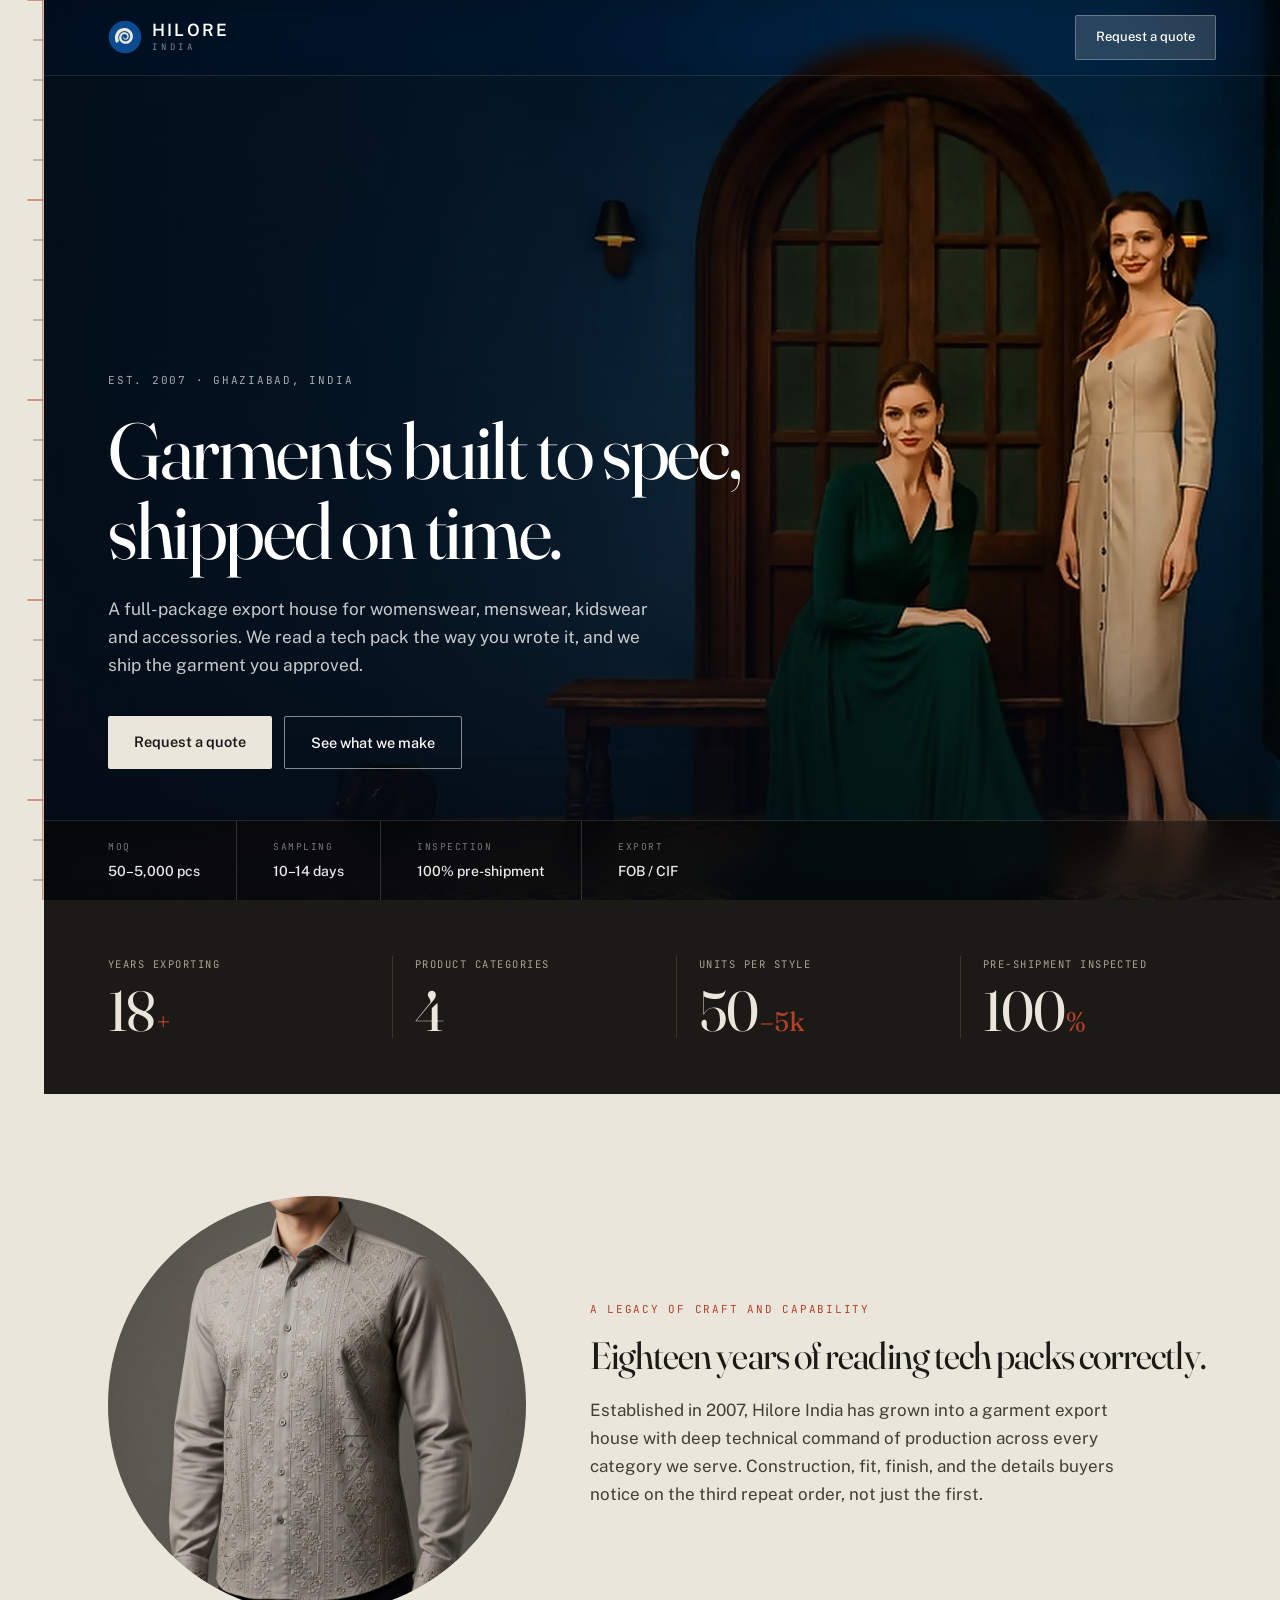
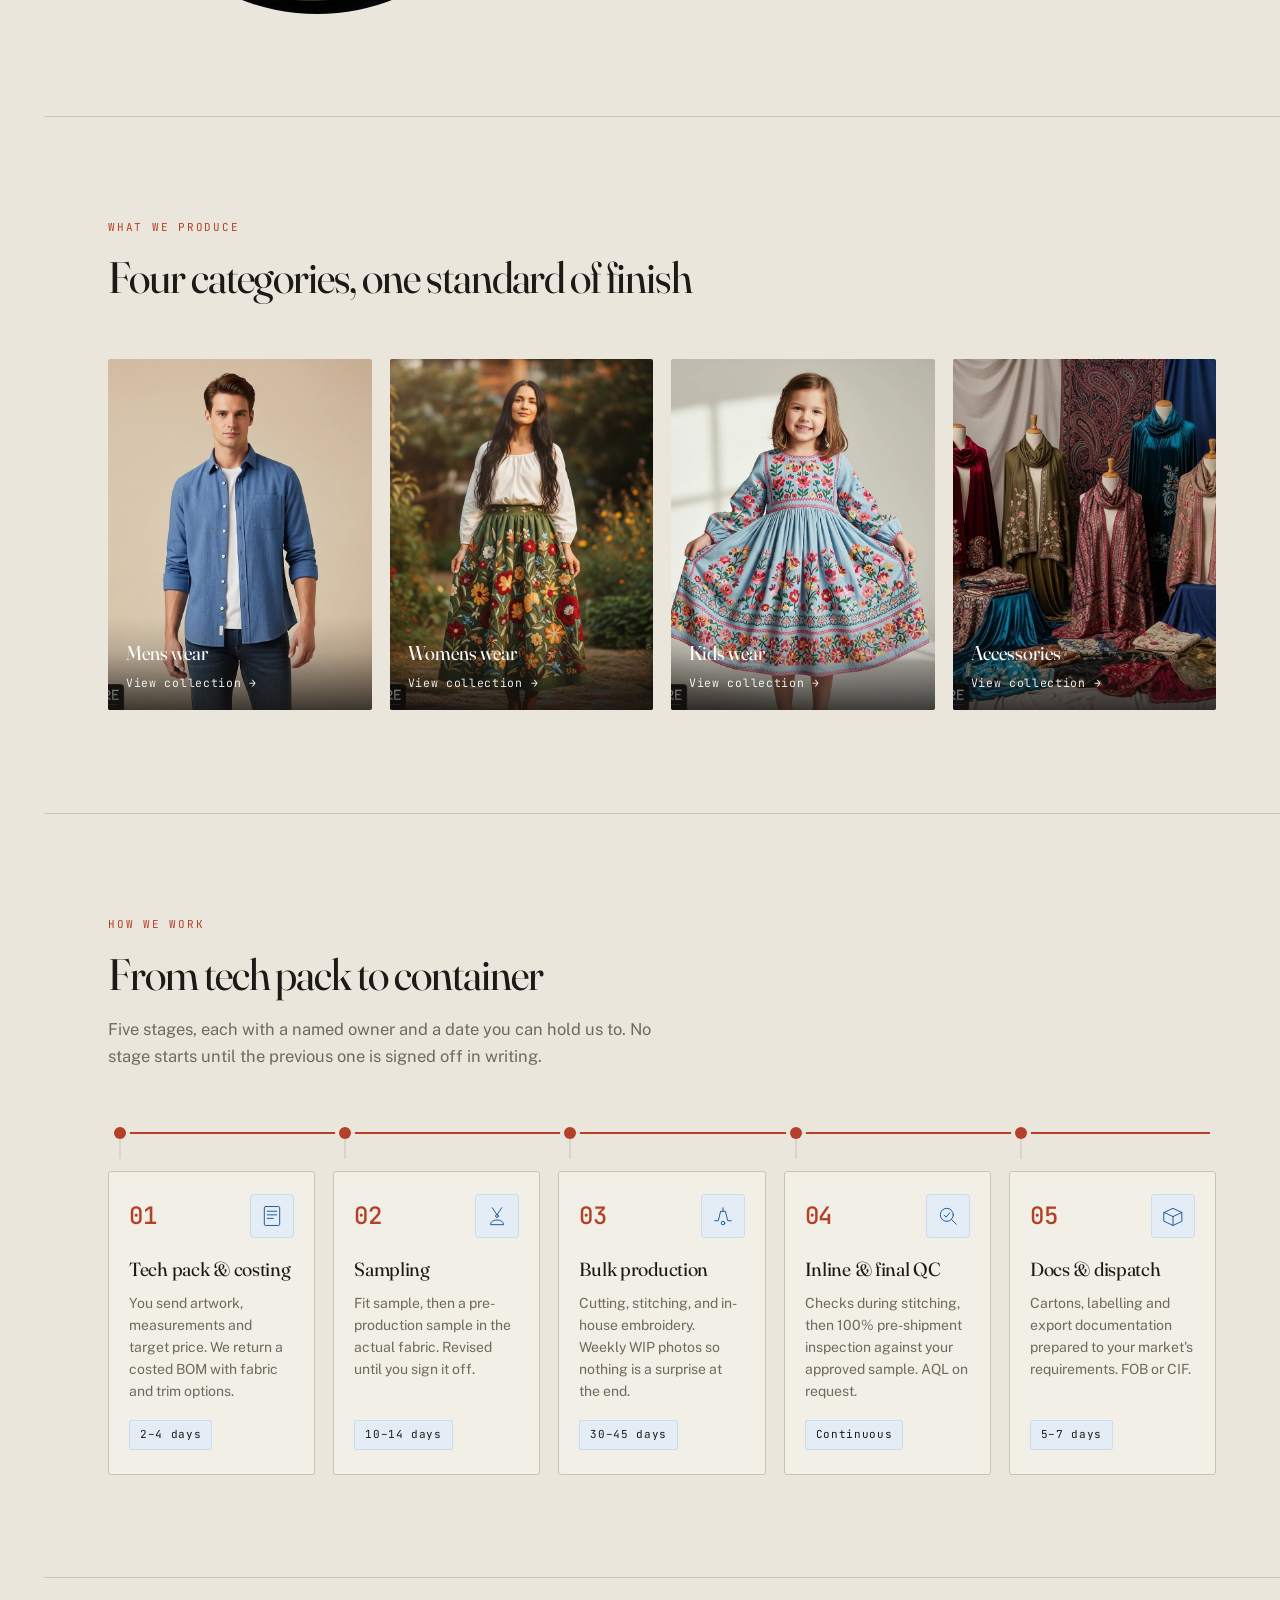
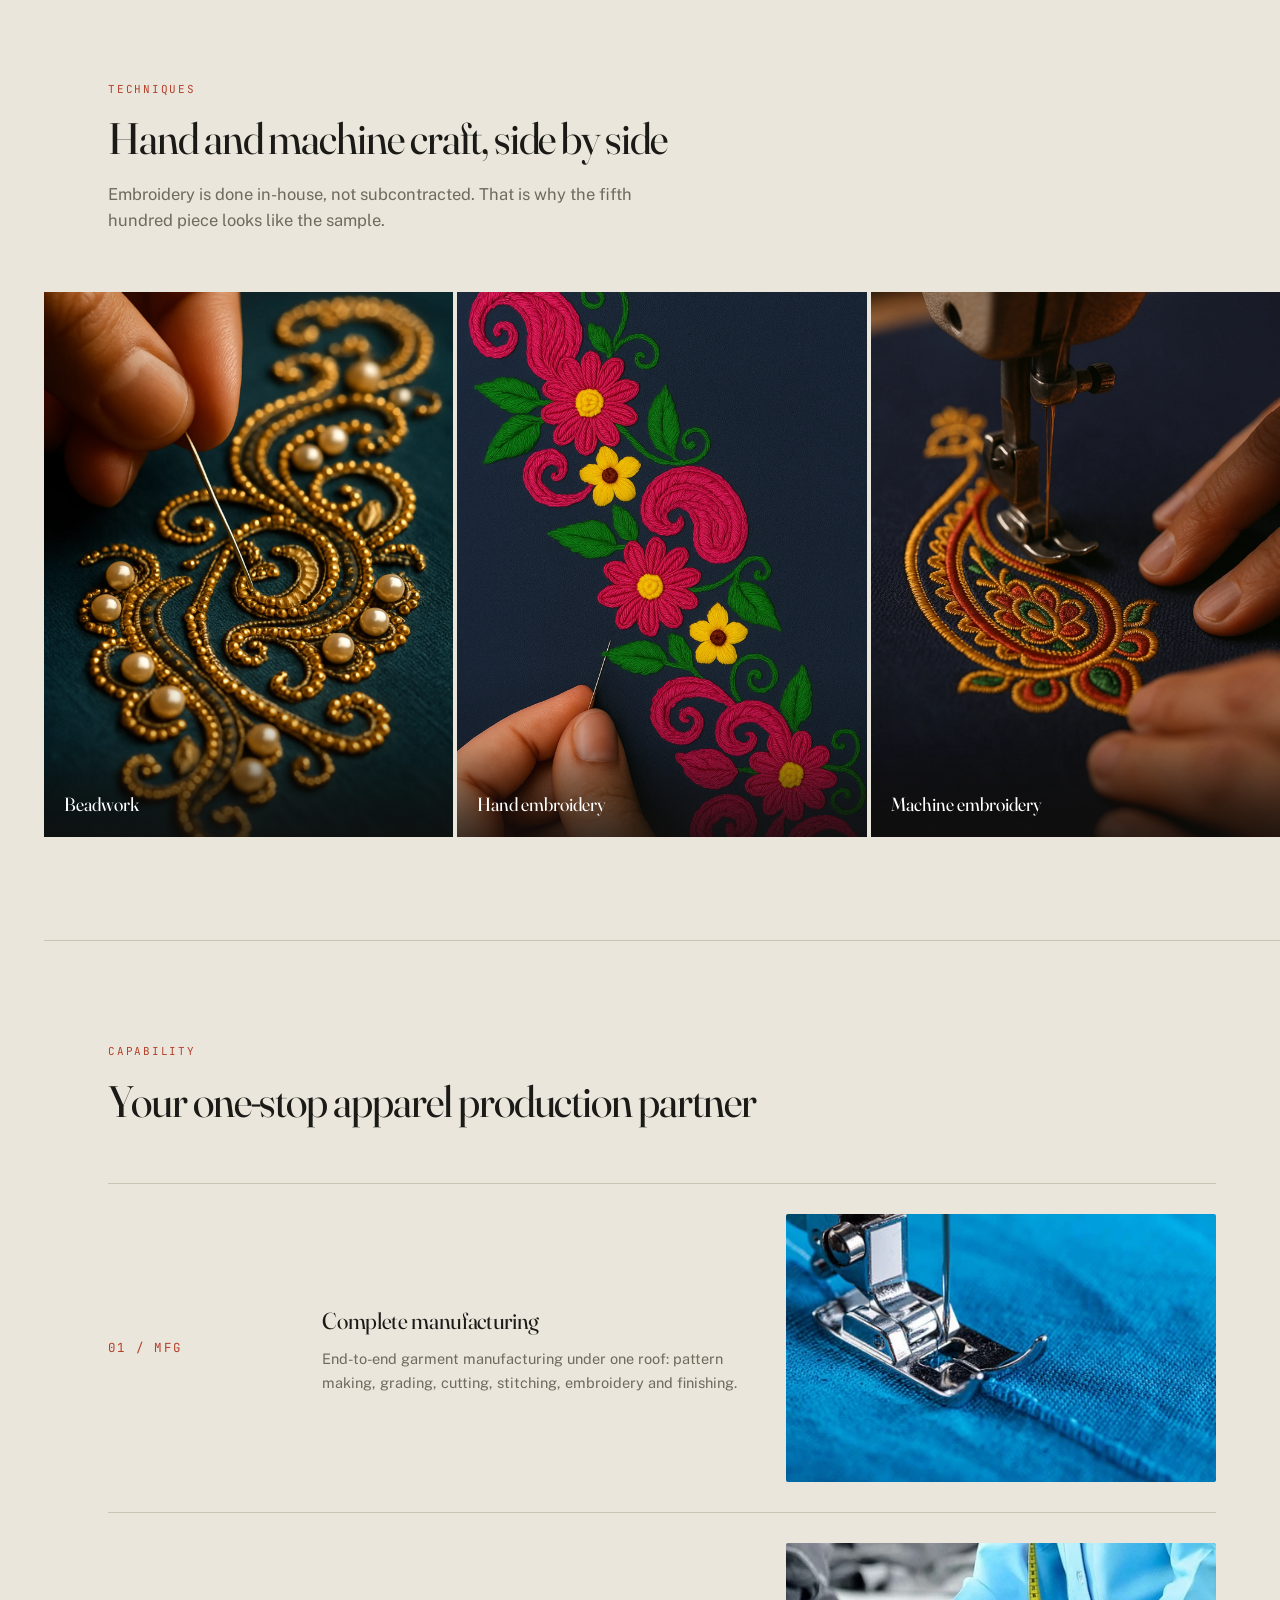
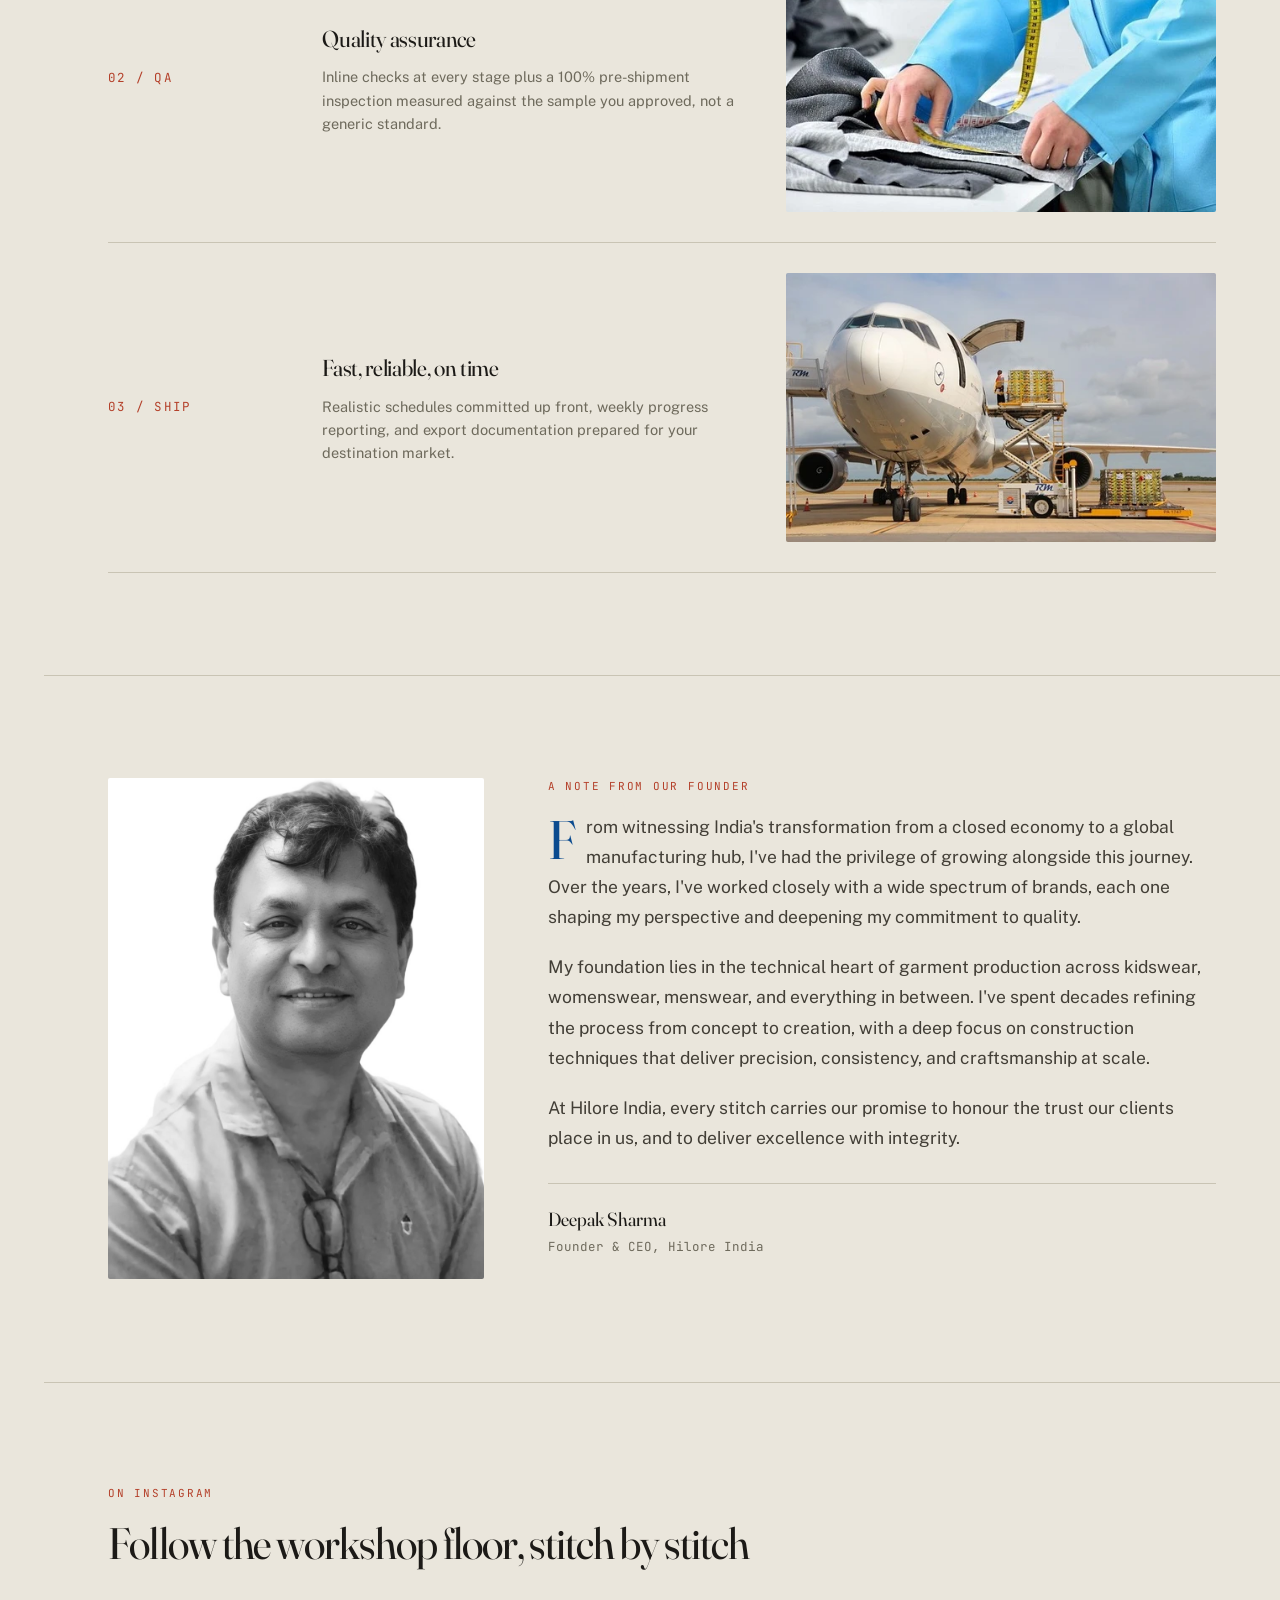
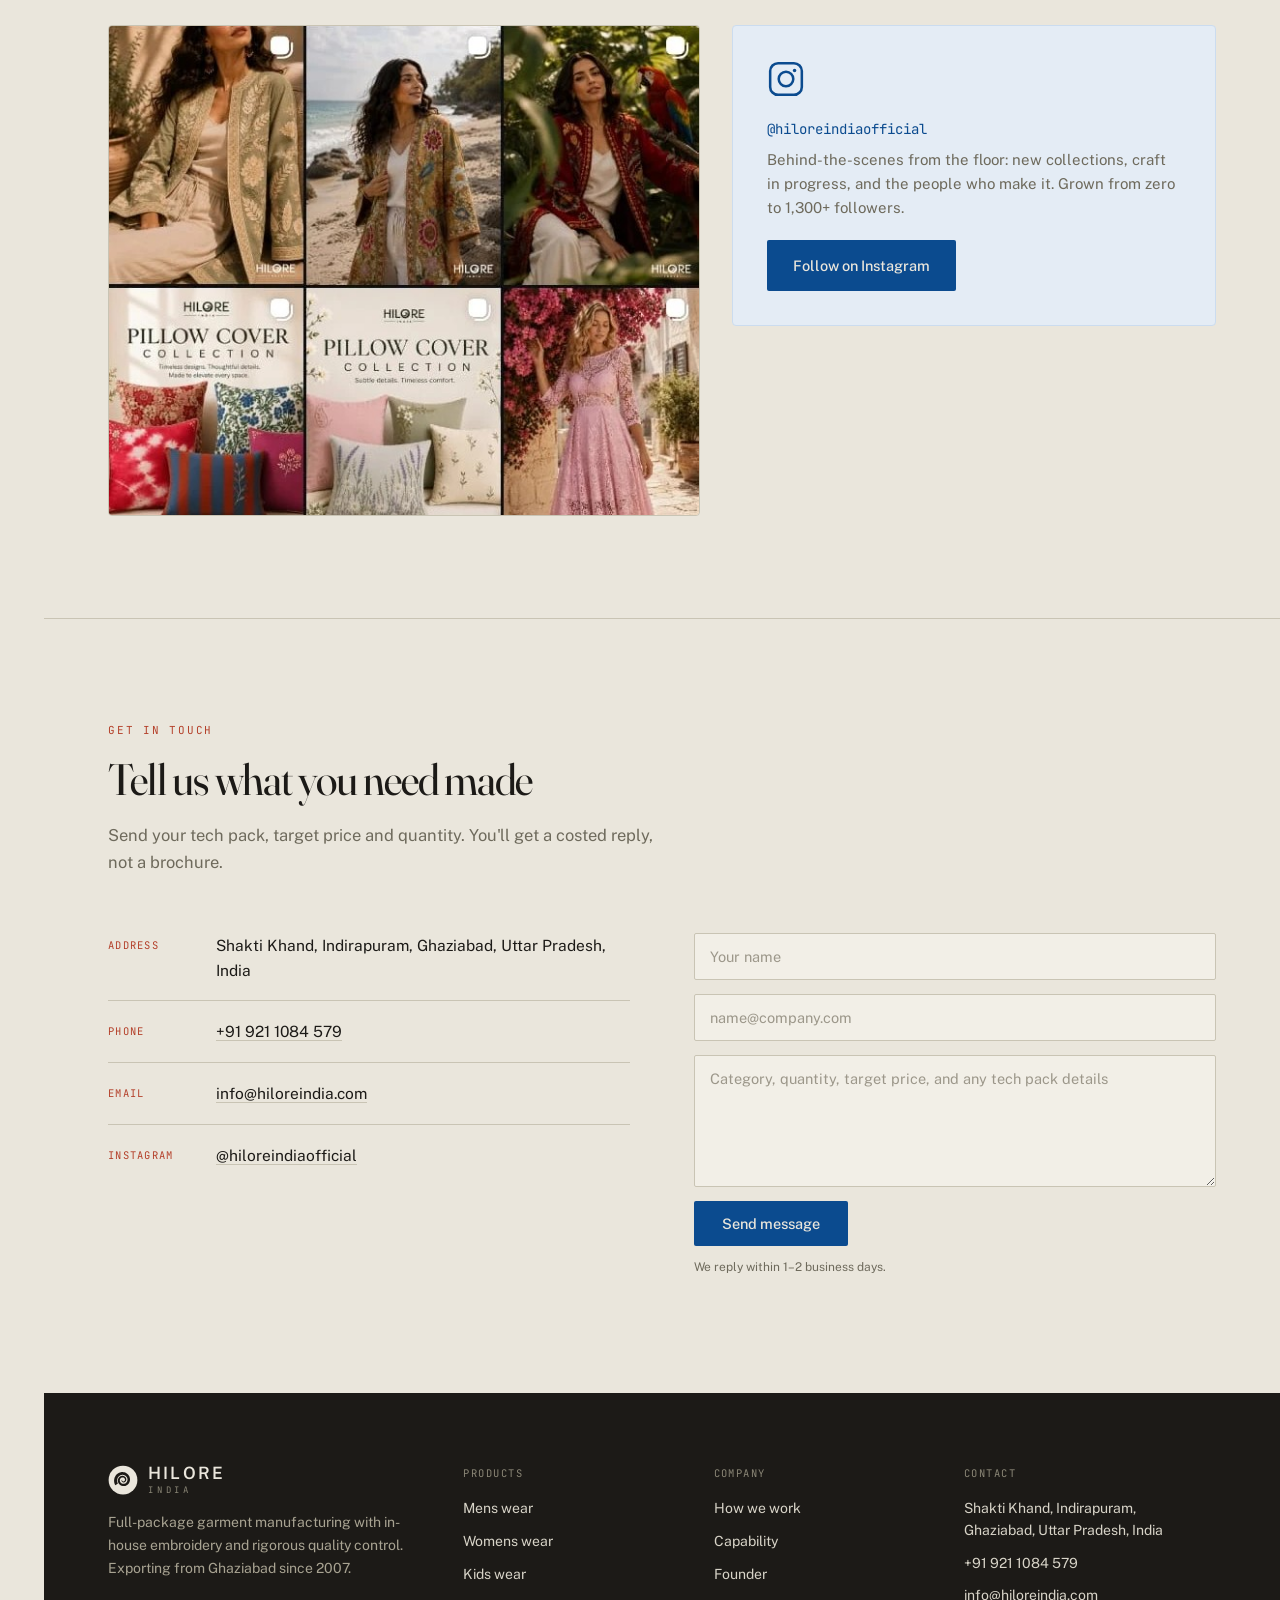
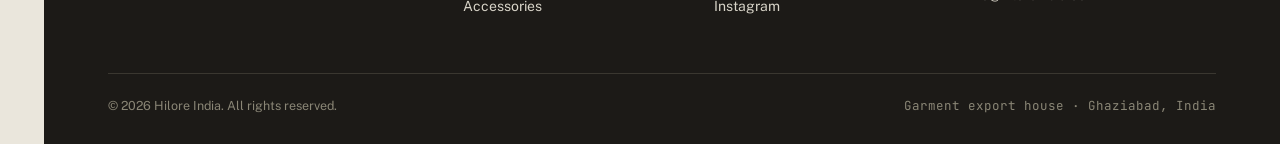
==== commit bc29186a: "Upscale hero image to 2732px with enhanced sharpening pipeline" ====
--- a/index.html
+++ b/index.html
@@ -44,7 +44,7 @@
       <!-- Hero: full-bleed -->
       <section class="hero">
         <div class="hero-bg">
-          <img src="images/hero-models.jpg" alt="" role="presentation" width="2048" height="1070" fetchpriority="high">
+          <img src="images/hero-models.jpg" alt="" role="presentation" width="2732" height="1427" fetchpriority="high">
         </div>
         <div class="hero-content container">
           <span class="eyebrow reveal">Est. 2007 &middot; Ghaziabad, India</span>
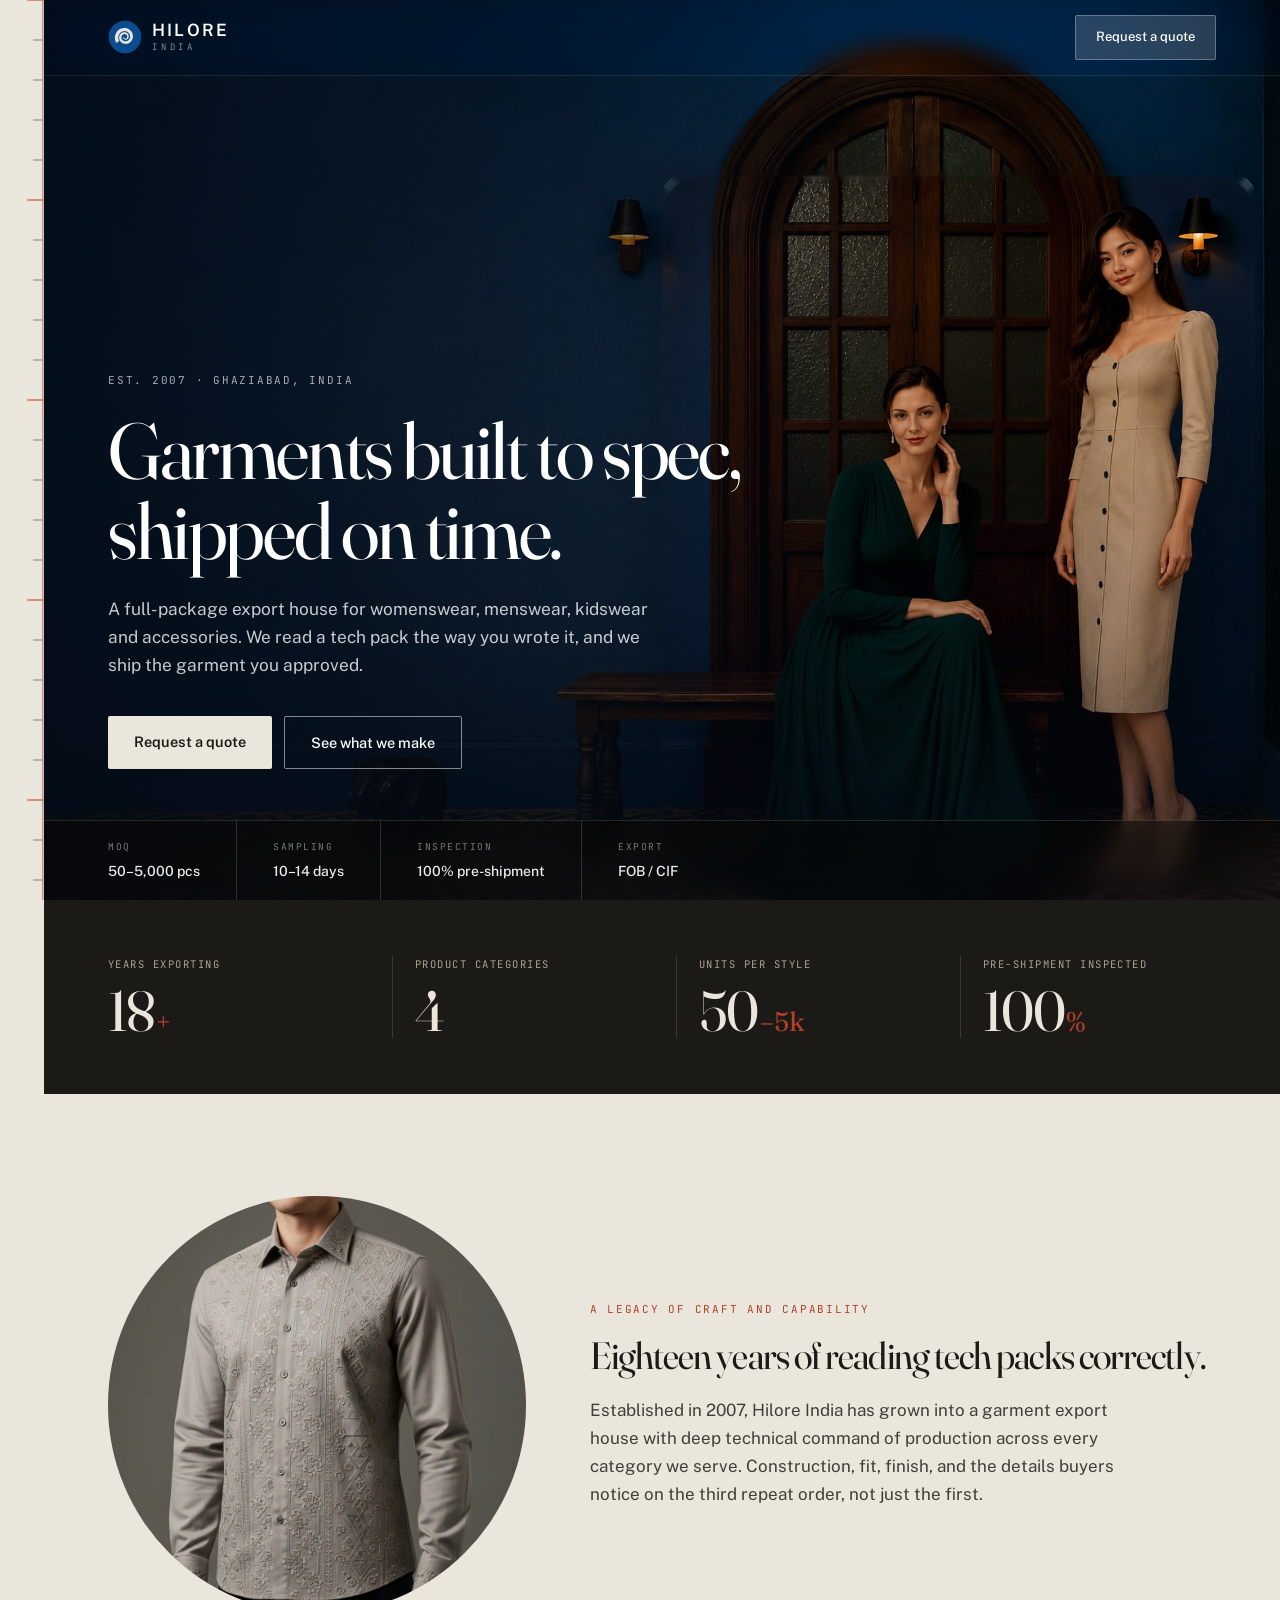
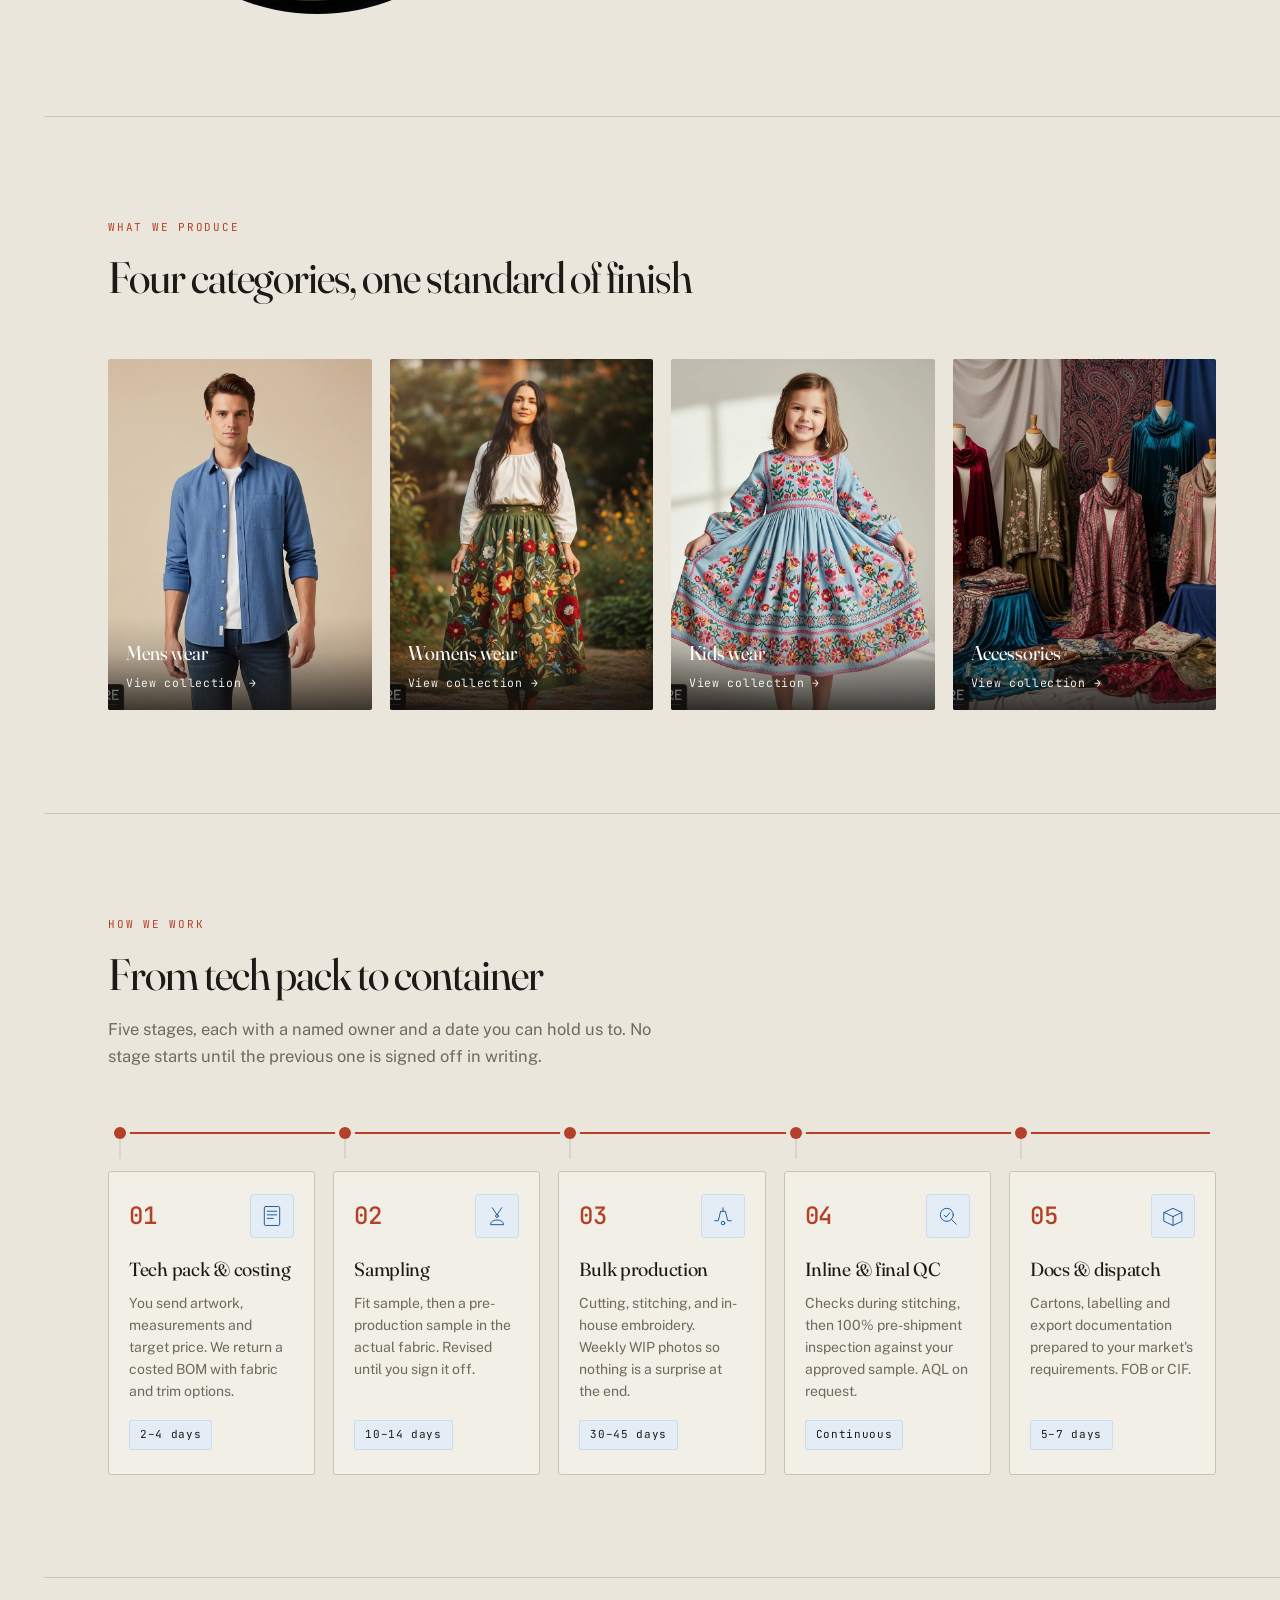
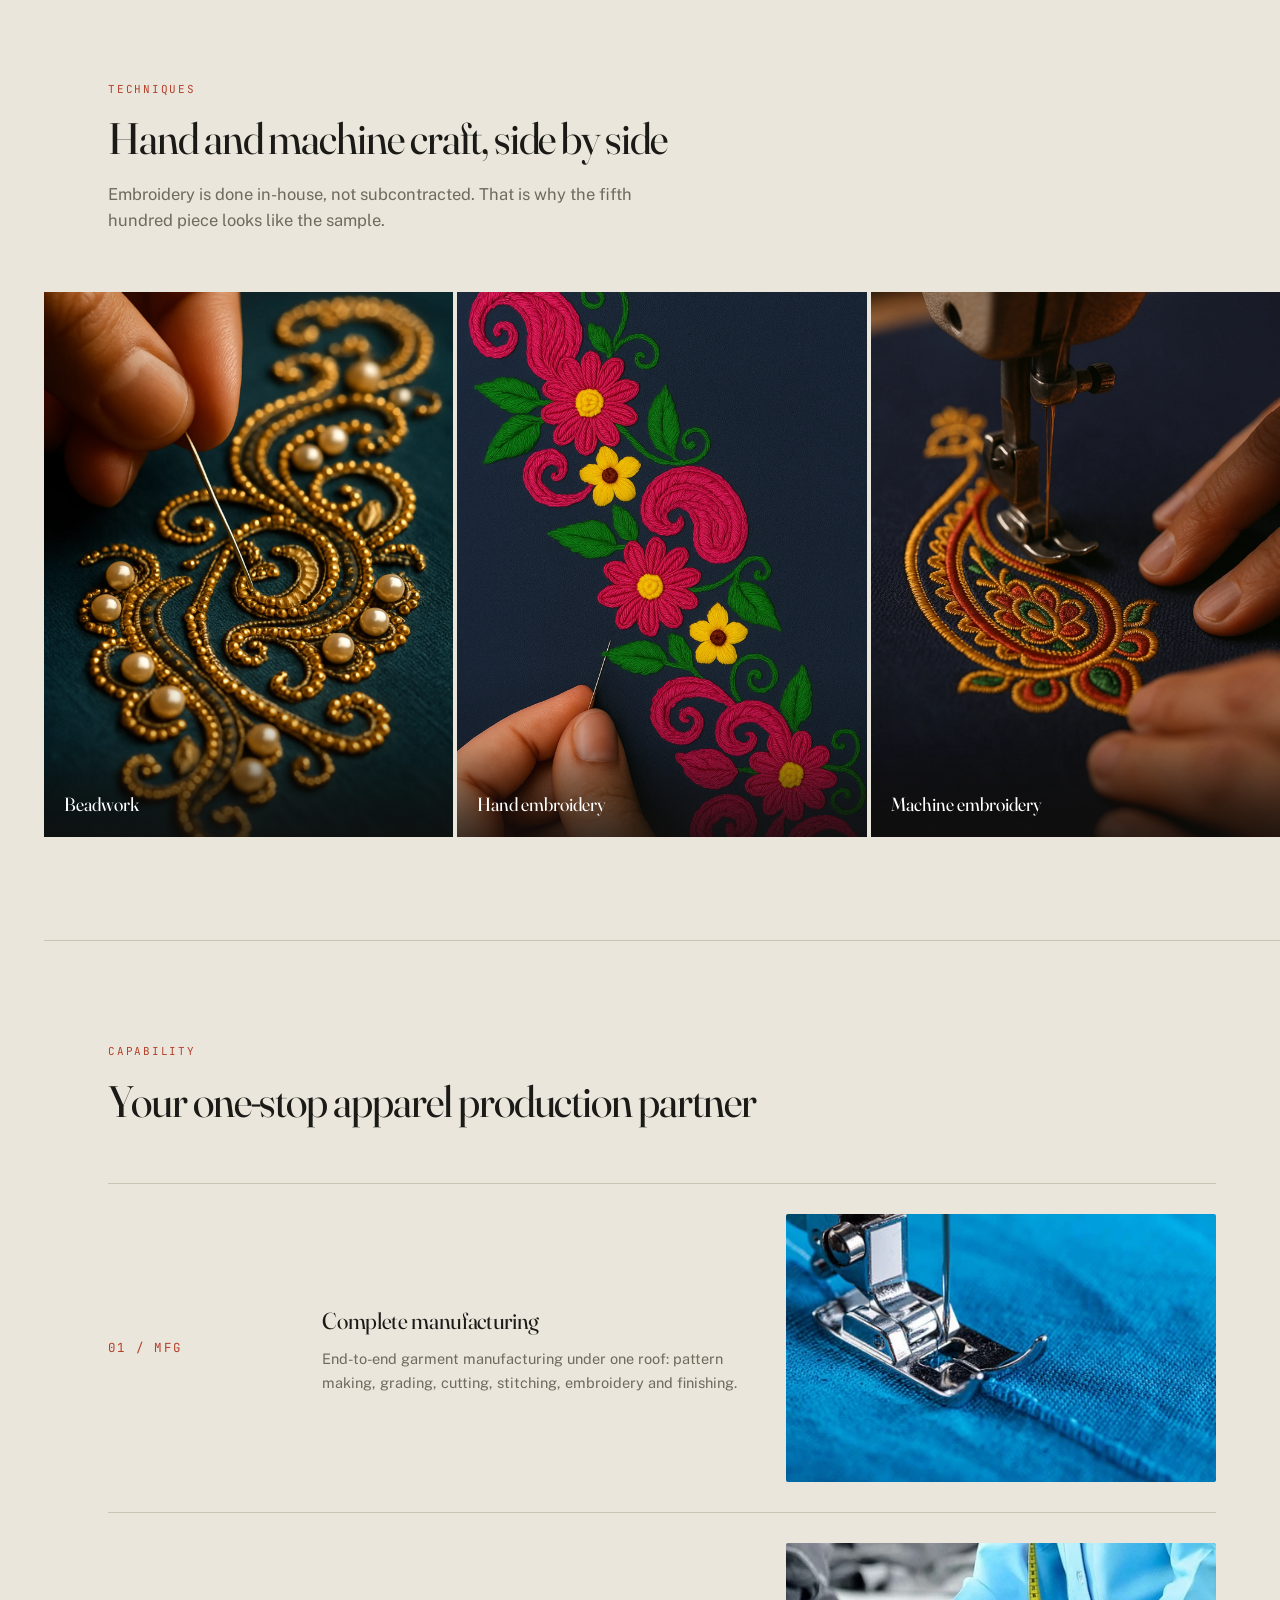
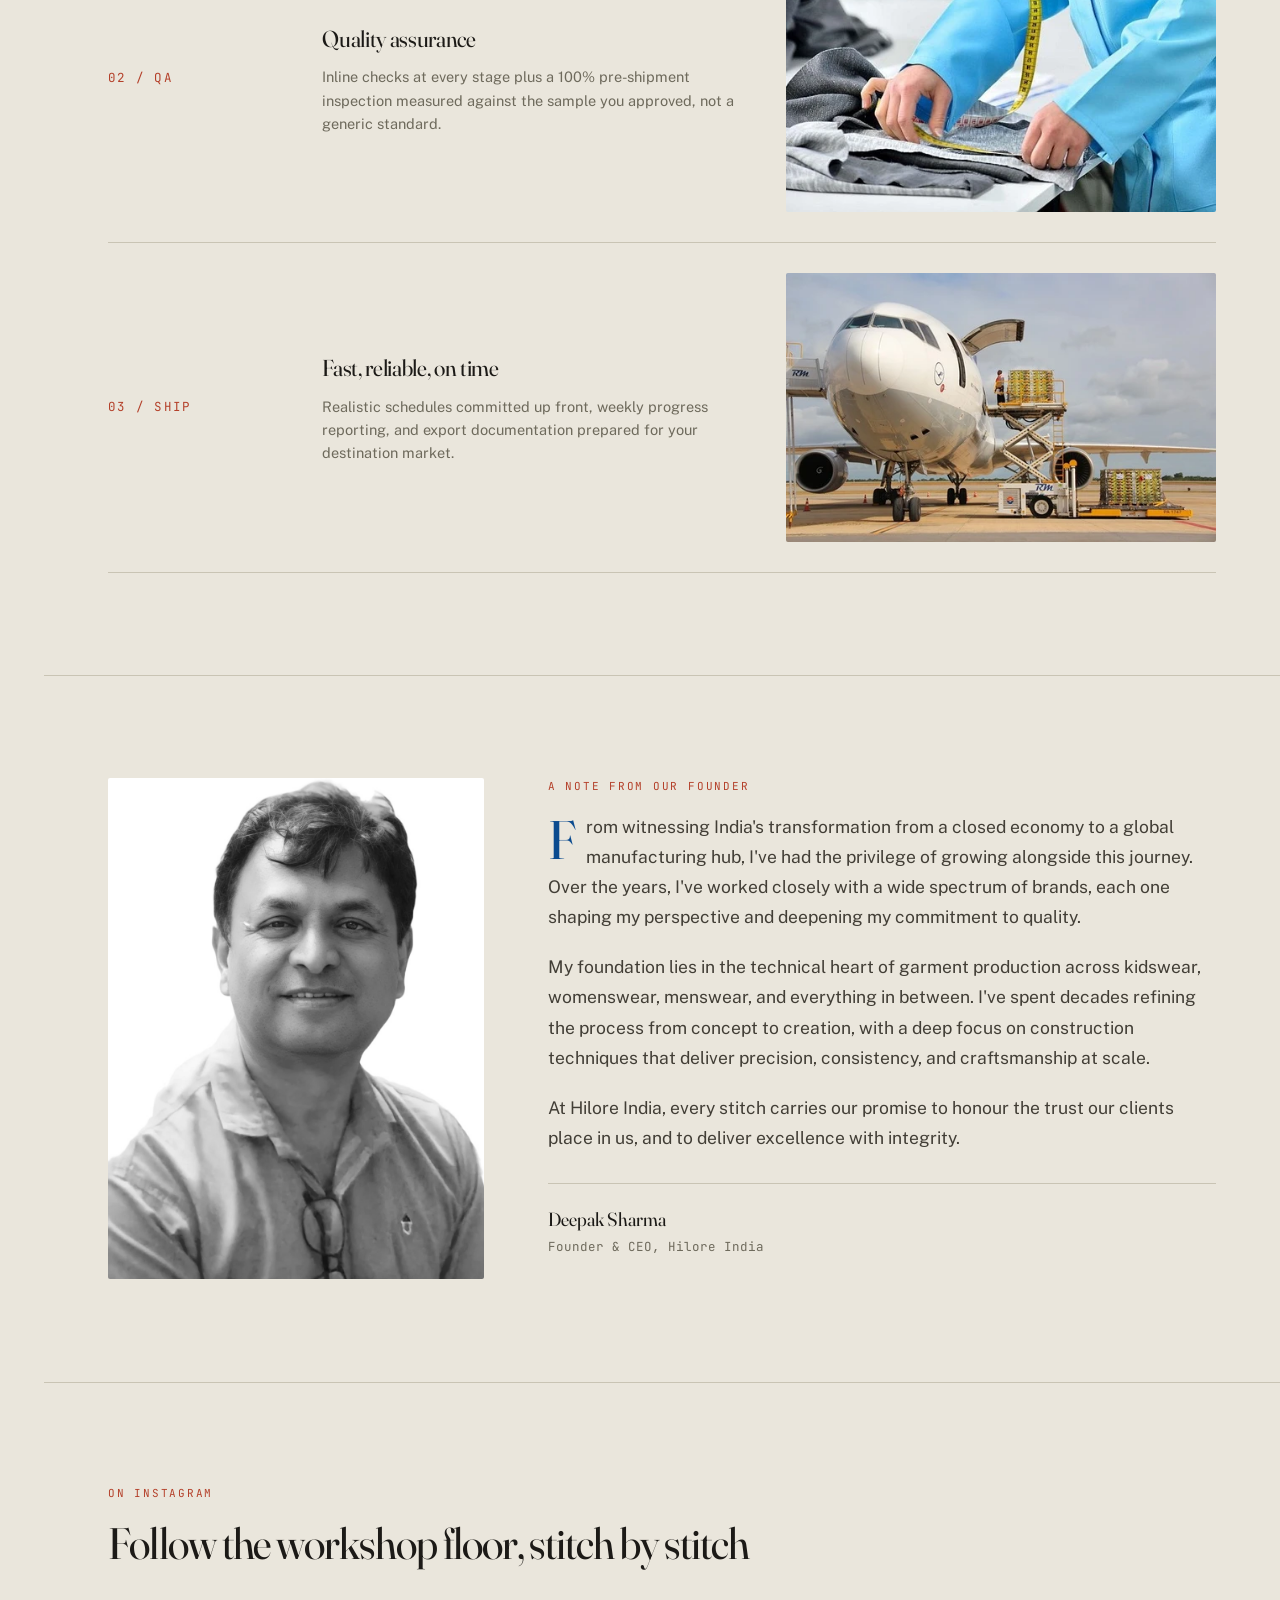
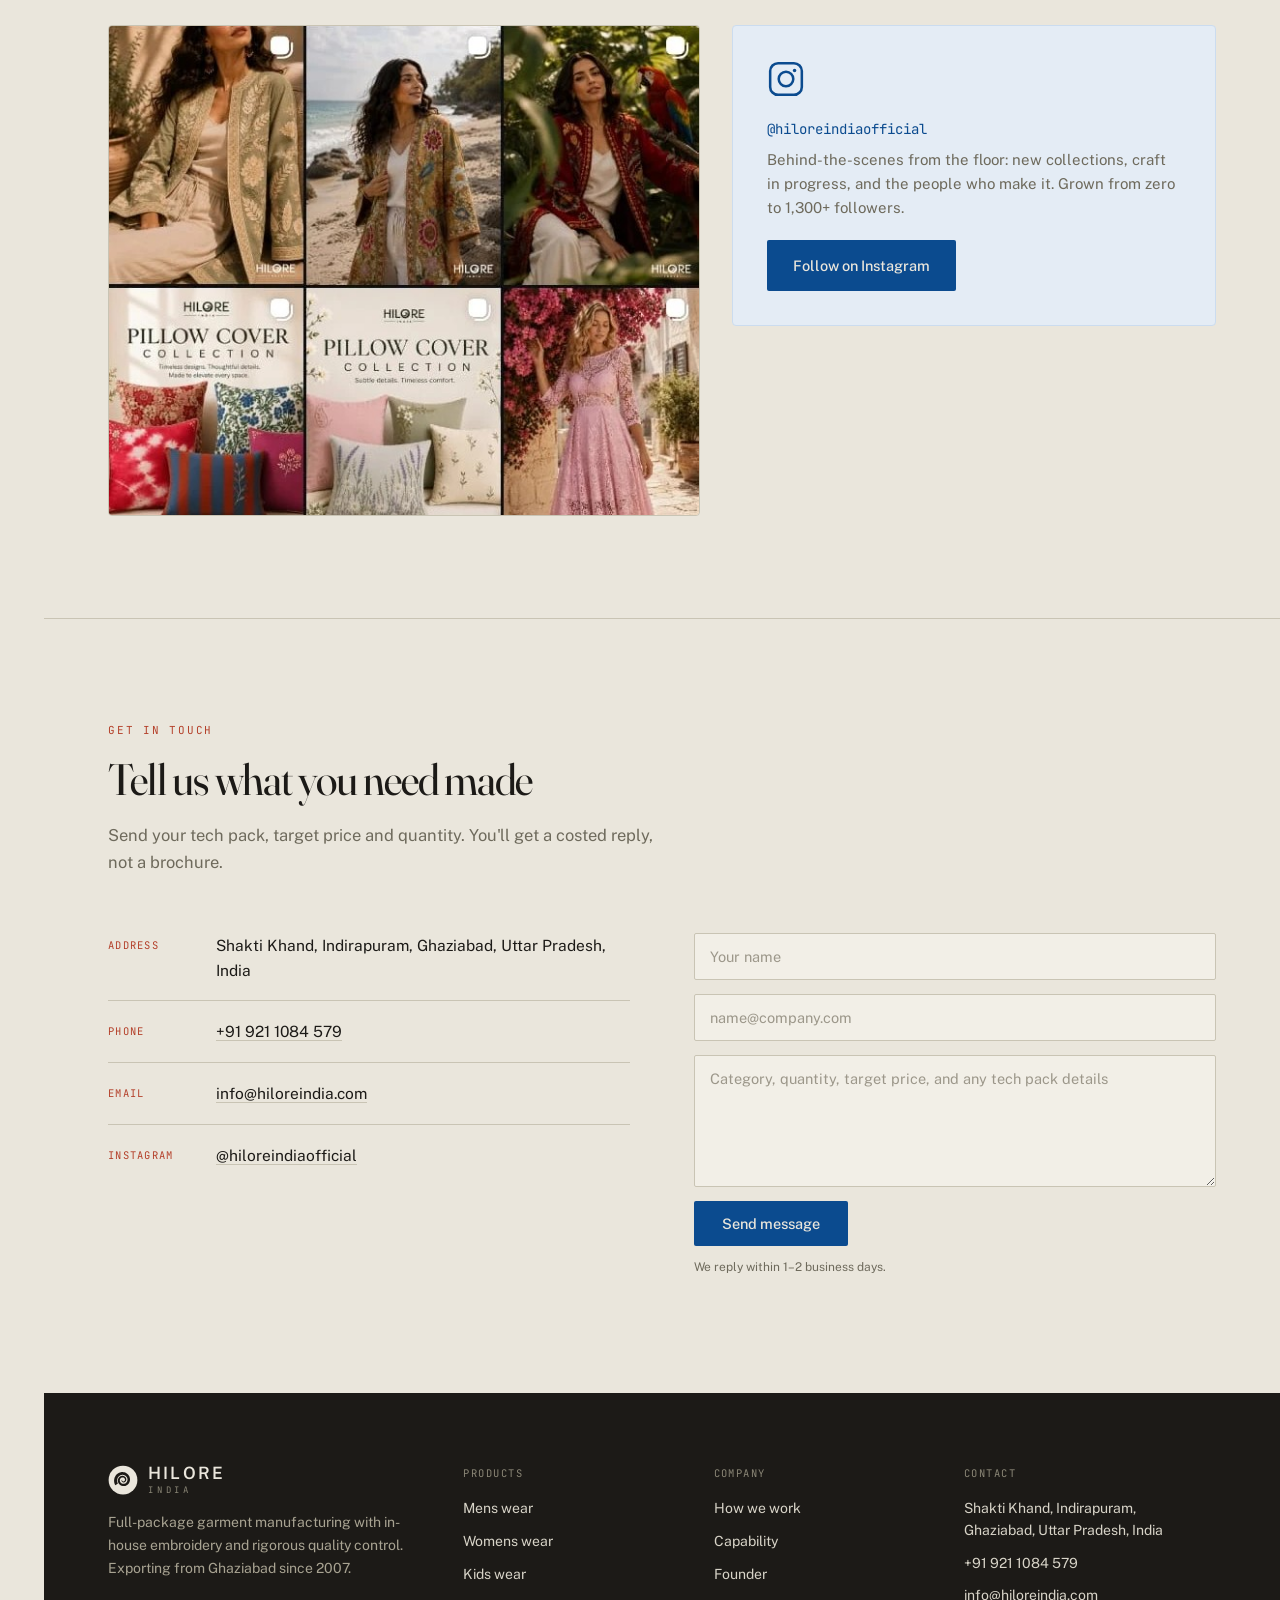
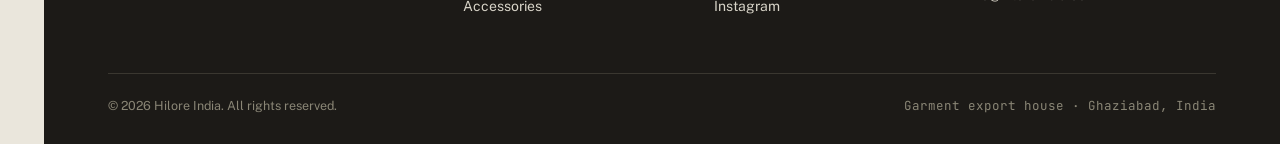
==== commit a7521b19: "Use new high-res hero image (3000px), remove selection-box overlay, retune mobile crop" ====
--- a/index.html
+++ b/index.html
@@ -44,7 +44,7 @@
       <!-- Hero: full-bleed -->
       <section class="hero">
         <div class="hero-bg">
-          <img src="images/hero-models.jpg" alt="" role="presentation" width="2732" height="1427" fetchpriority="high">
+          <img src="images/hero-models.jpg" alt="" role="presentation" width="3000" height="1569" fetchpriority="high">
         </div>
         <div class="hero-content container">
           <span class="eyebrow reveal">Est. 2007 &middot; Ghaziabad, India</span>
--- a/css/style.css
+++ b/css/style.css
@@ -259,9 +259,9 @@
   /* Frame seated model on the right and lift her so the torso reads above the
      bottom text block (standing model stays out of frame). */
   .hero-bg img {
-    object-position: 58% top;
+    object-position: 64% top;
     transform: scale(1.3) translateY(-12%);
-    transform-origin: 58% 38%;
+    transform-origin: 64% 38%;
   }
   .hero-bg::after {
     background:
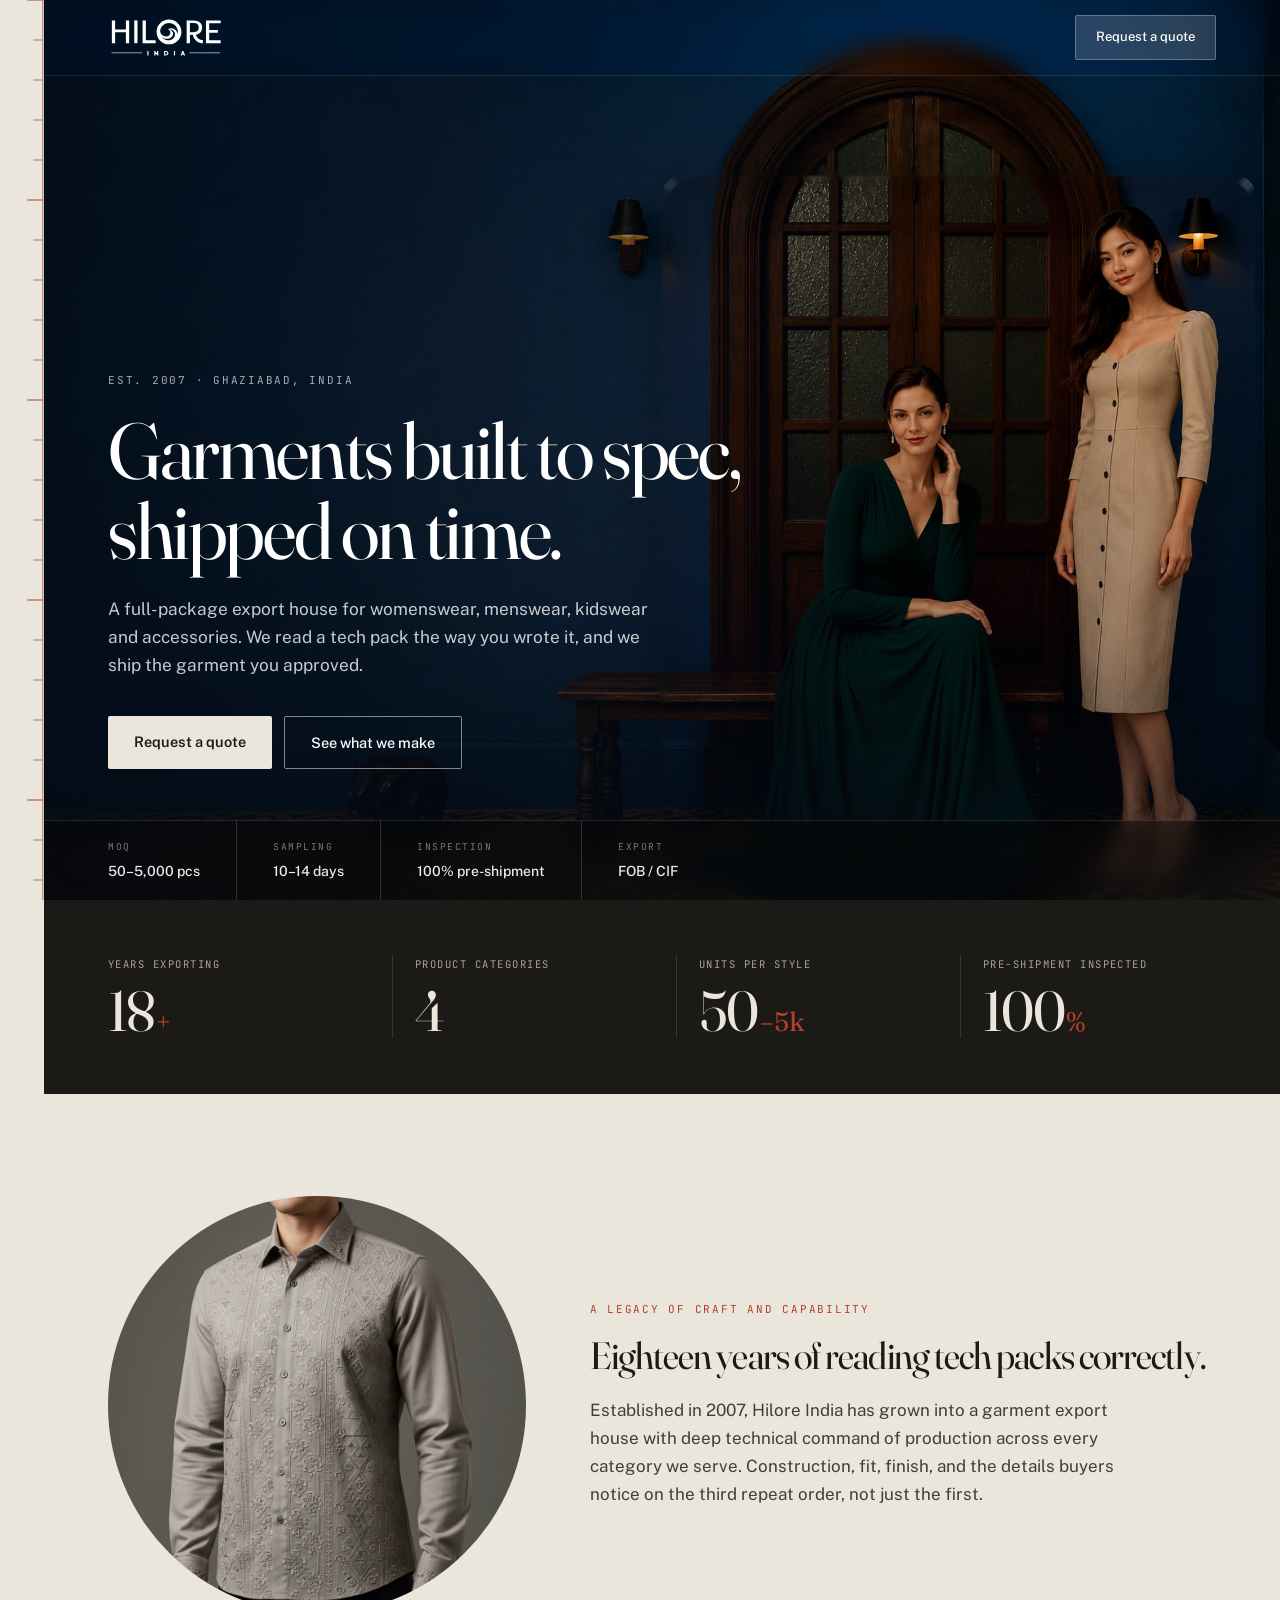
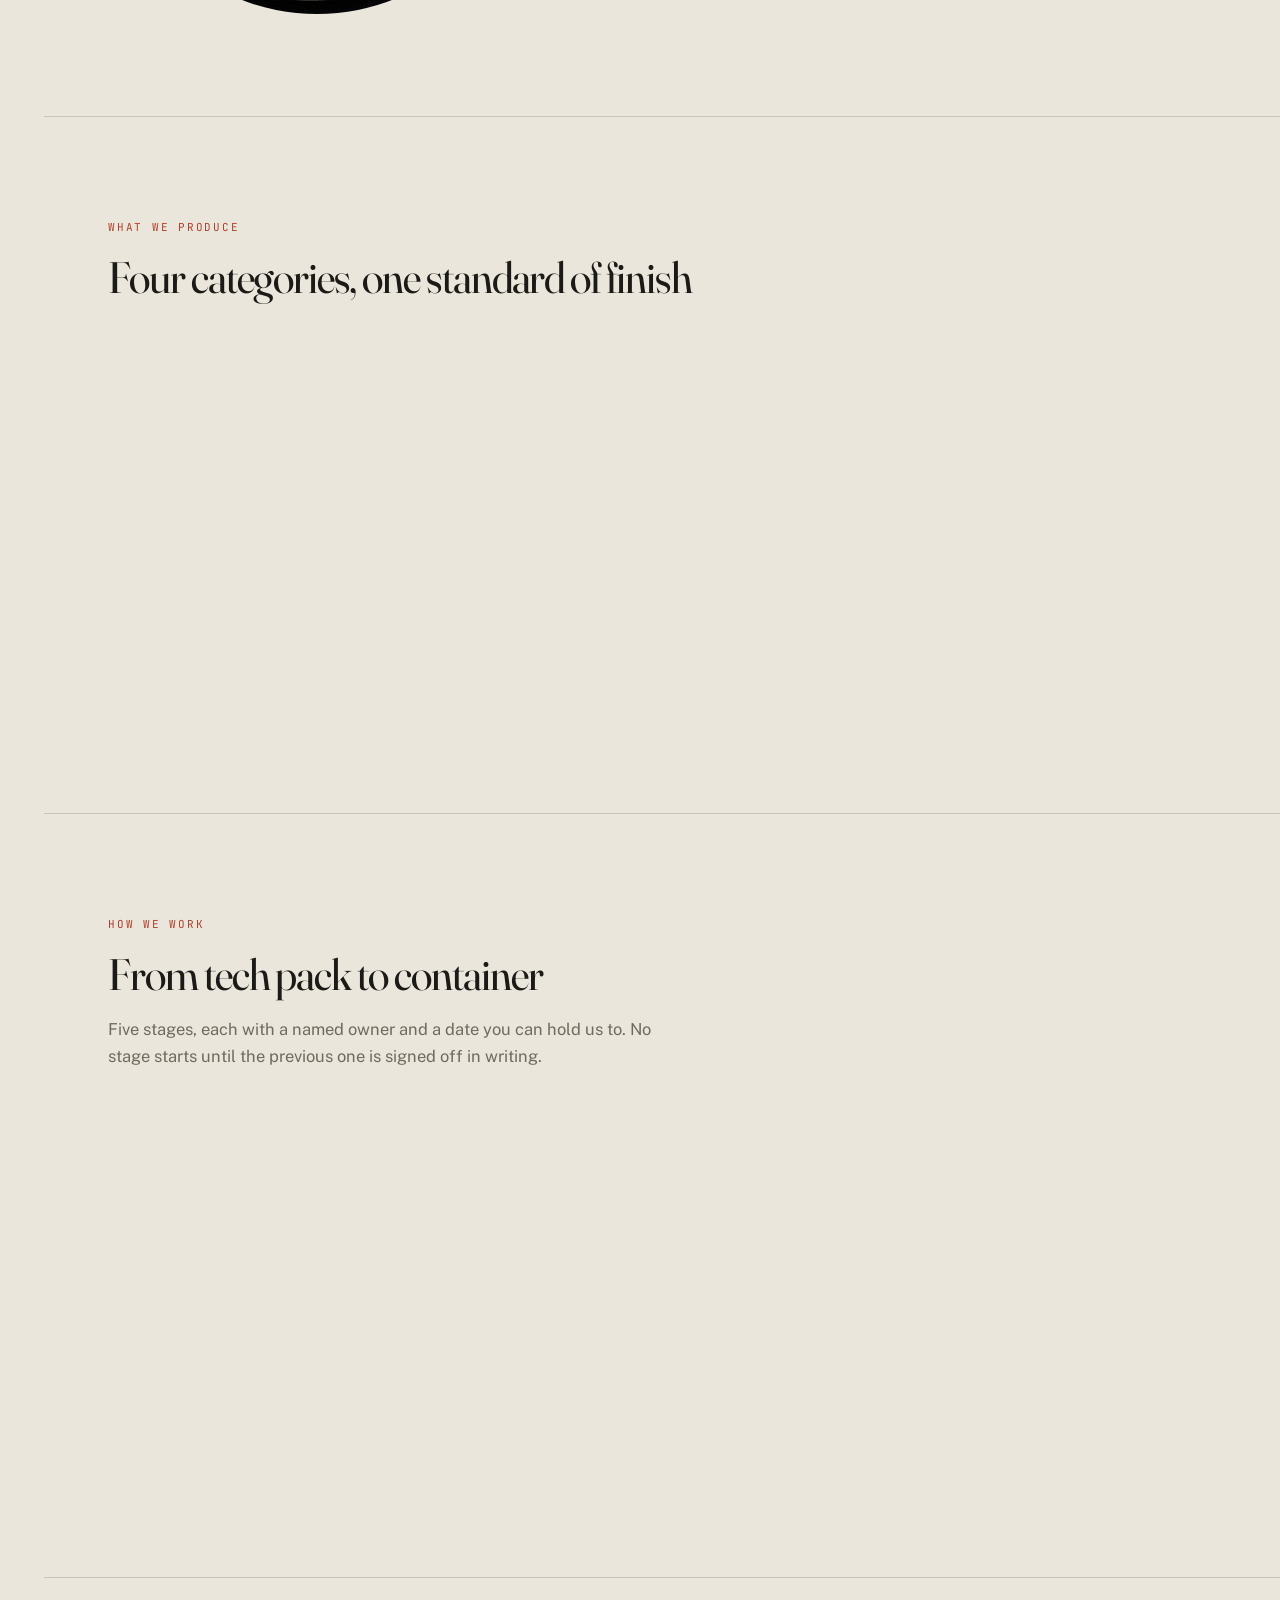
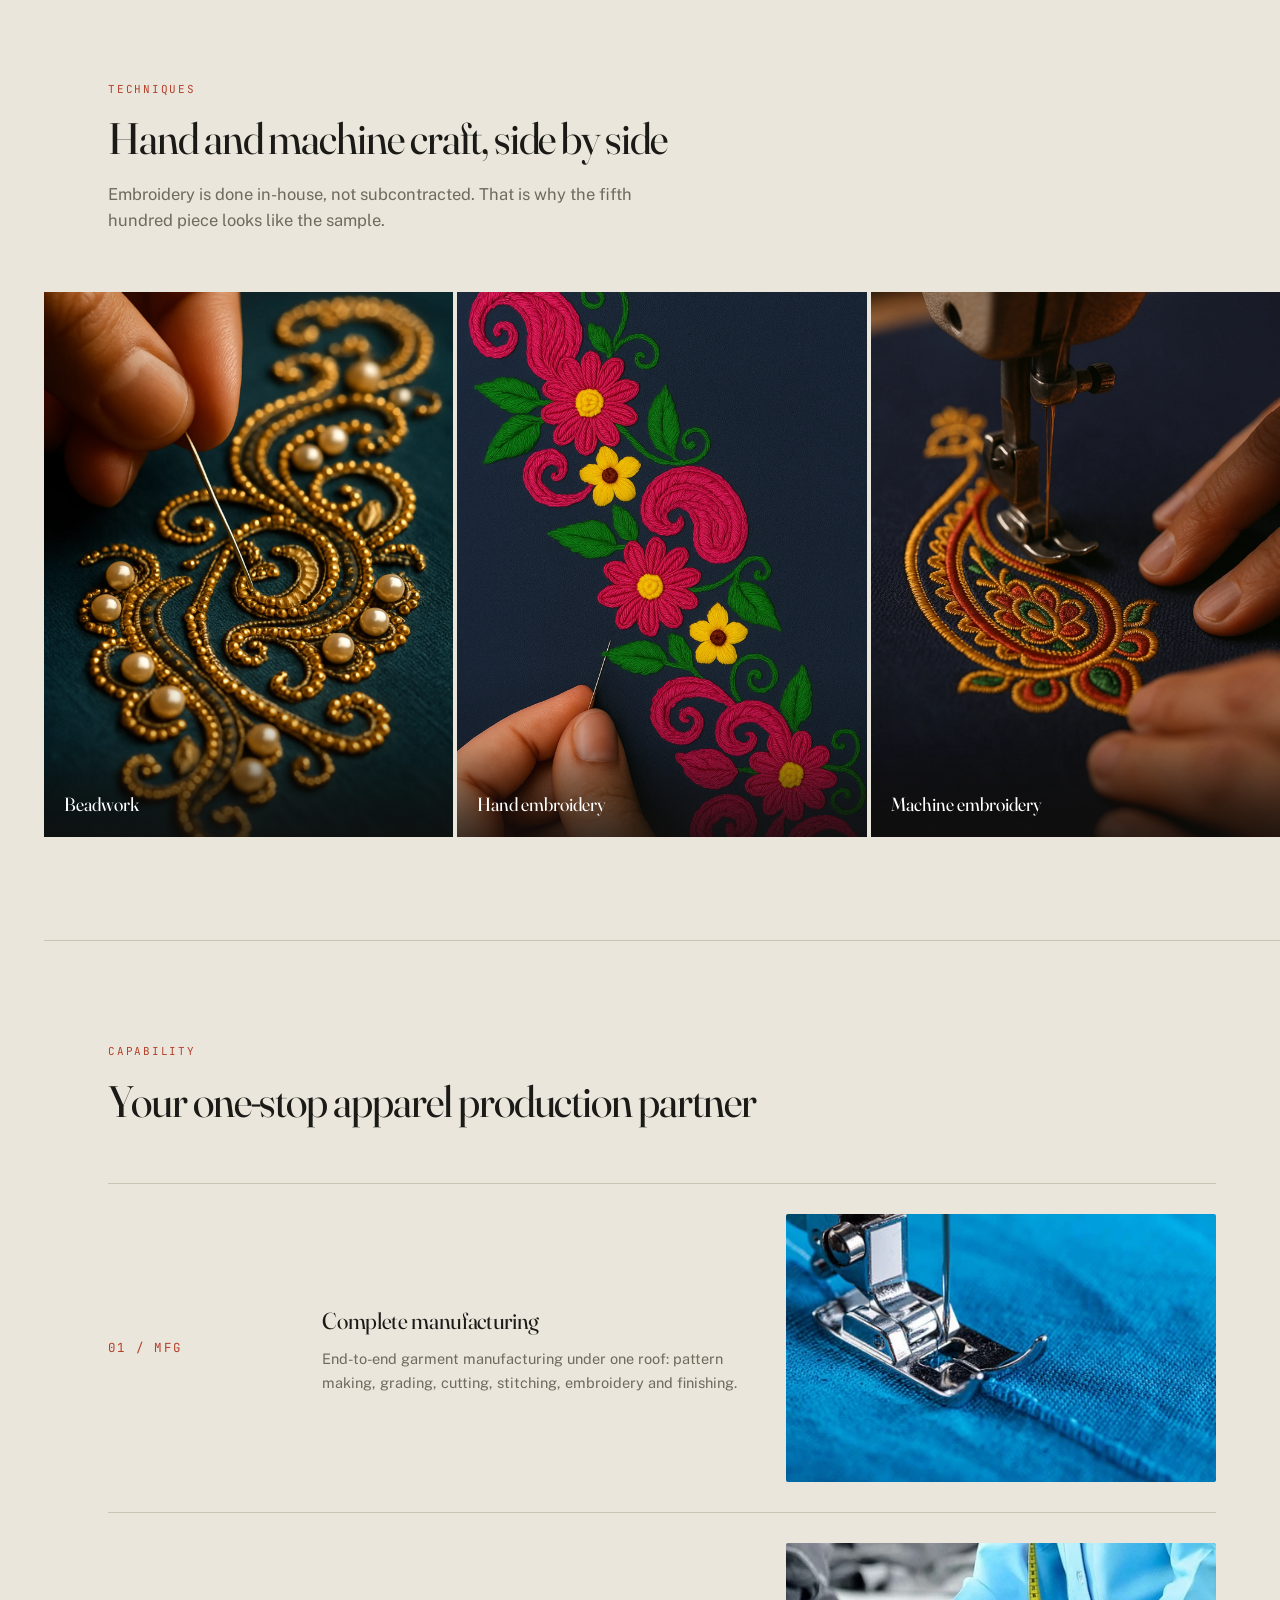
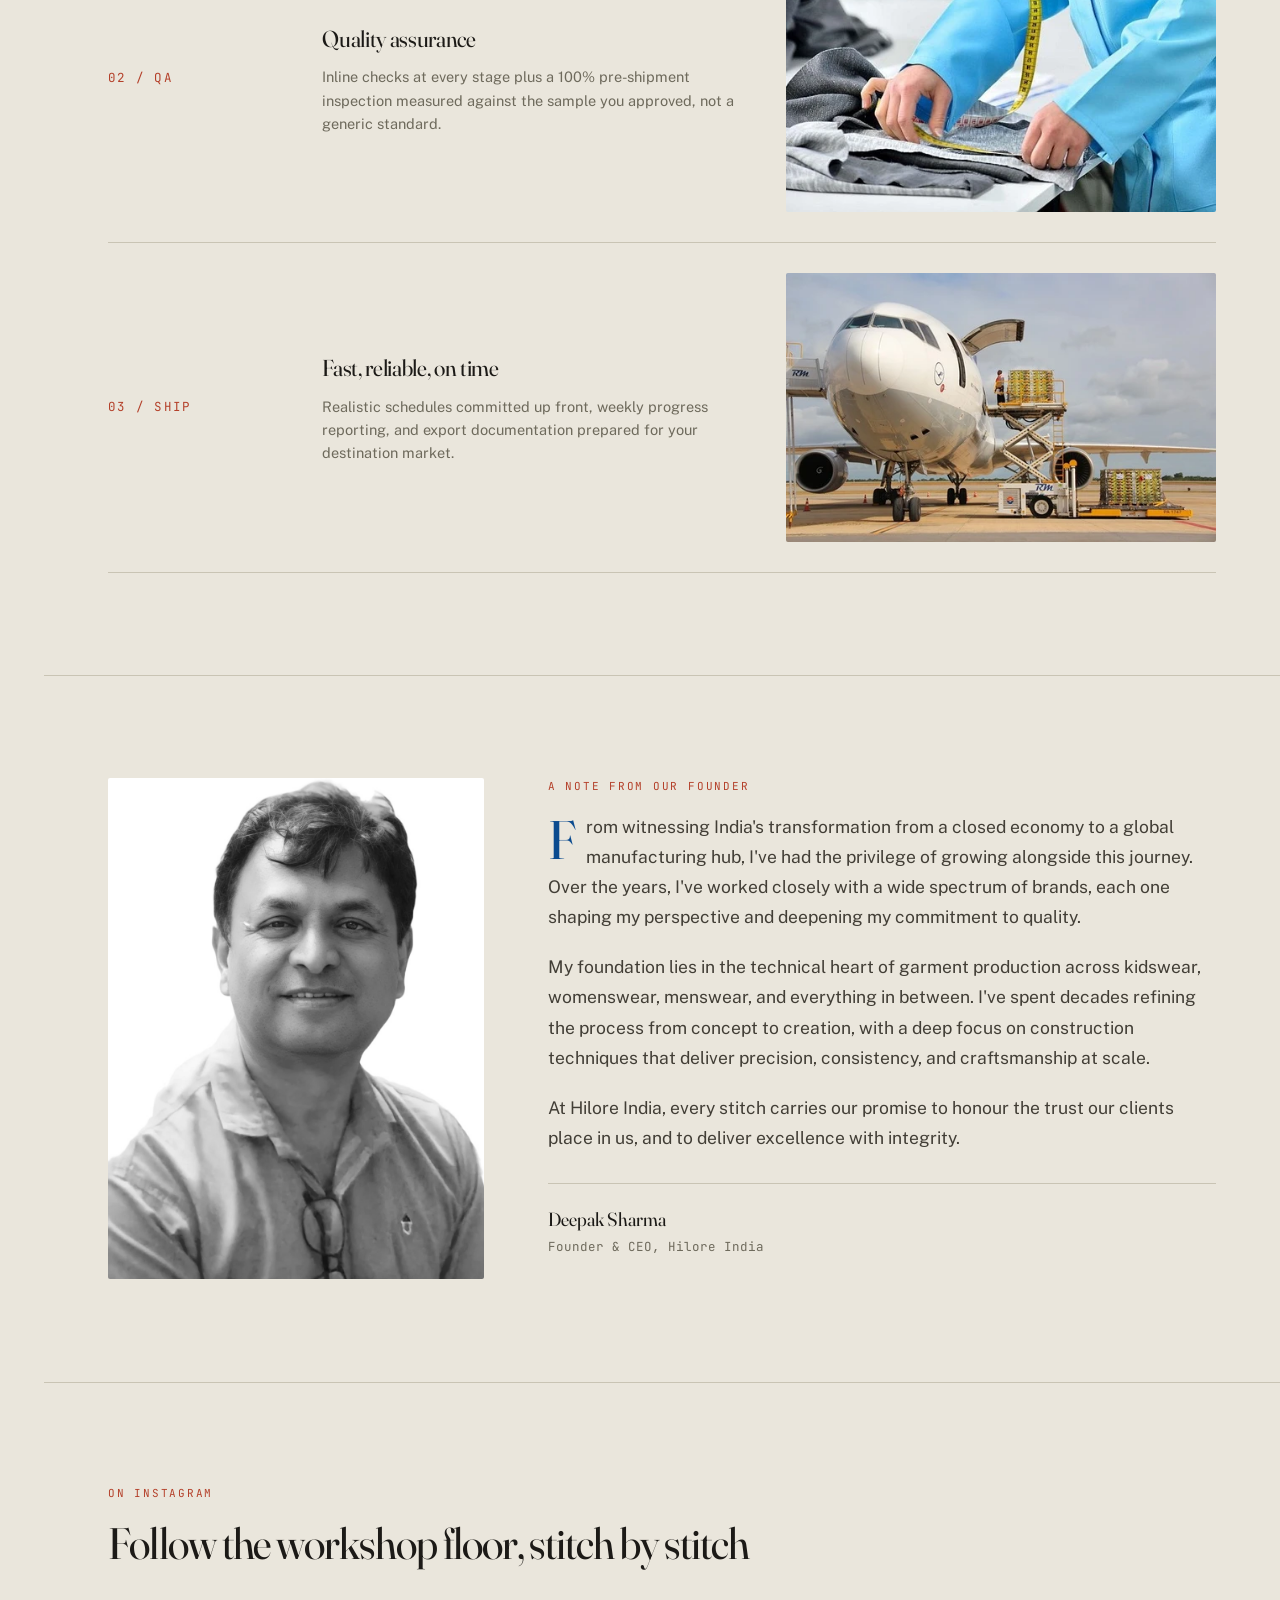
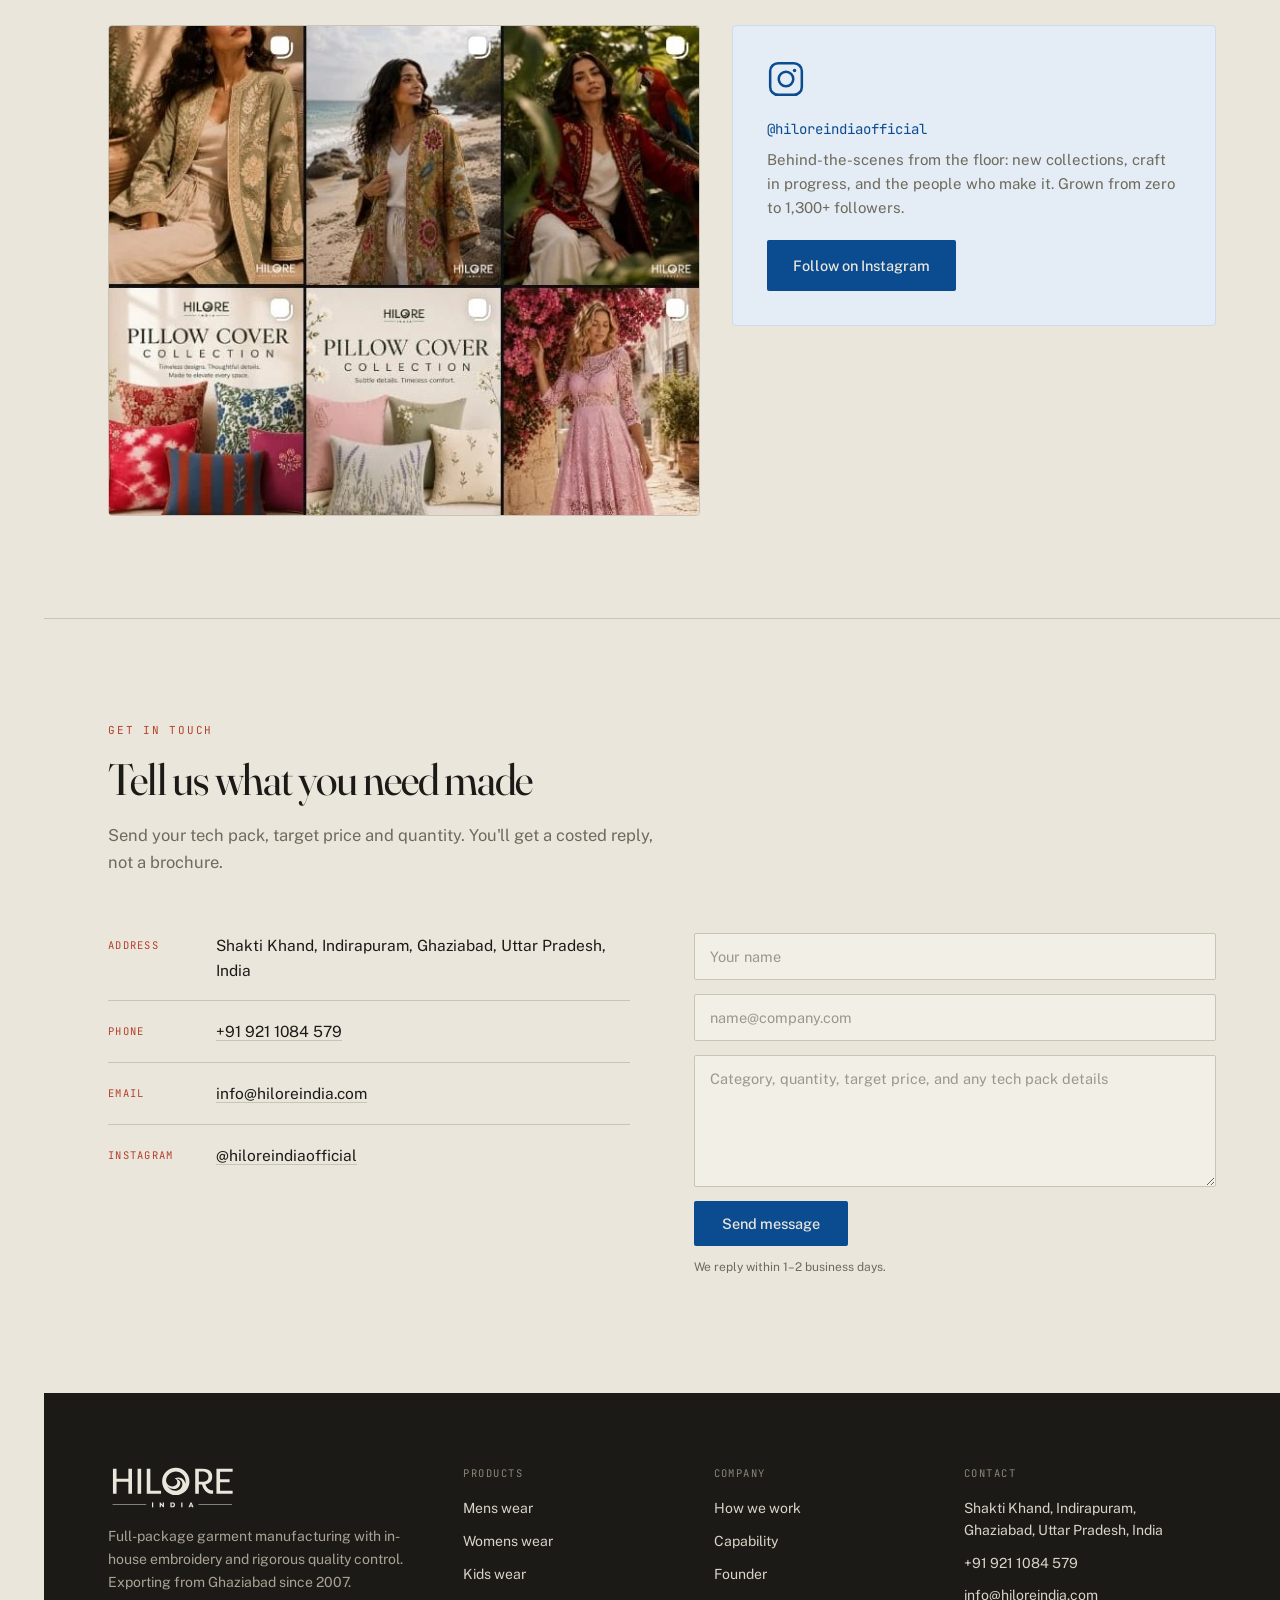
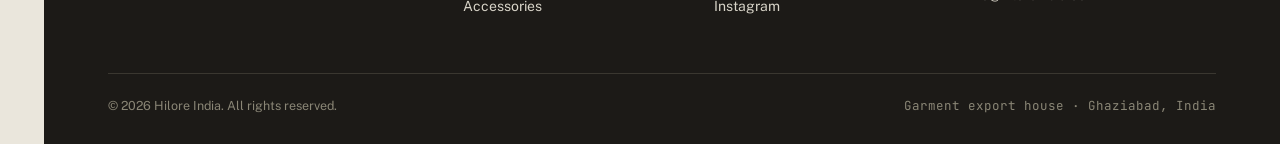
==== commit 87740864: "Replace logo with official brand wordmark (mask-based, adapts to header states); new favicon" ====
--- a/index.html
+++ b/index.html
@@ -6,7 +6,7 @@
 <title>Hilore India | Garment Export House — Womenswear, Menswear, Kidswear</title>
 <meta name="description" content="Indian garment export house established 2007. Full-package manufacturing across womenswear, menswear, kidswear and accessories. MOQ 50 to 5,000 units, in-house embroidery, 100% pre-shipment inspection.">
 <link rel="canonical" href="https://www.hiloreindia.com/">
-<link rel="icon" href="images/logo-mark.svg" type="image/svg+xml">
+<link rel="icon" href="images/favicon-symbol.svg" type="image/svg+xml">
 <link rel="preconnect" href="https://fonts.googleapis.com">
 <link rel="preconnect" href="https://fonts.gstatic.com" crossorigin>
 <link href="https://fonts.googleapis.com/css2?family=Fraunces:opsz,wght@9..144,300..600&family=Public+Sans:wght@400;500;600&family=JetBrains+Mono:wght@400;500&display=swap" rel="stylesheet">
@@ -20,12 +20,8 @@
   <div class="ruler-main">
     <header class="site-header">
       <div class="container">
-        <a href="index.html" class="logo">
-          <img src="images/logo-mark.svg" alt="" class="logo-mark" width="34" height="34">
-          <span class="logo-text">
-            <span class="logo-name">HILORE</span>
-            <span class="logo-sub">INDIA</span>
-          </span>
+        <a href="index.html" class="logo" aria-label="Hilore India">
+          <span class="logo-lockup" role="img" aria-label="Hilore India"></span>
         </a>
         <nav class="nav-links">
           <a href="#services">Products</a>
@@ -44,7 +40,7 @@
       <!-- Hero: full-bleed -->
       <section class="hero">
         <div class="hero-bg">
-          <img src="images/hero-models.jpg" alt="" role="presentation" width="3000" height="1569" fetchpriority="high">
+          <img src="images/hero-models.jpg?v=2" alt="" role="presentation" width="3000" height="1569" fetchpriority="high">
         </div>
         <div class="hero-content container">
           <span class="eyebrow reveal">Est. 2007 &middot; Ghaziabad, India</span>
@@ -408,11 +404,7 @@
         <div class="footer-grid">
           <div class="footer-brand">
             <div class="footer-logo">
-              <img src="images/logo-mark-light.svg" alt="" width="30" height="30">
-              <span class="logo-text">
-                <span class="logo-name">HILORE</span>
-                <span class="logo-sub">INDIA</span>
-              </span>
+              <span class="logo-lockup" role="img" aria-label="Hilore India"></span>
             </div>
             <p>Full-package garment manufacturing with in-house embroidery and rigorous quality control. Exporting from Ghaziabad since 2007.</p>
           </div>
--- a/css/style.css
+++ b/css/style.css
@@ -83,27 +83,18 @@
 
 @media (max-width: 900px) { .ruler { display: none; } }
 
-/* ---------- Logo lockup ---------- */
-.logo { display: flex; align-items: center; gap: 10px; }
-
-.logo-mark { width: 34px; height: 34px; flex-shrink: 0; }
-
-.logo-text { display: flex; flex-direction: column; line-height: 1; }
-
-.logo-name {
-  font-family: var(--font-body);
-  font-weight: 600;
-  font-size: 17px;
-  letter-spacing: 0.13em;
-  color: var(--blue);
-}
-
-.logo-sub {
-  font-family: var(--font-mono);
-  font-size: 9px;
-  letter-spacing: 0.42em;
-  color: var(--muted);
-  margin-top: 4px;
+/* ---------- Logo lockup (official brand wordmark, colour via mask) ---------- */
+.logo { display: inline-flex; align-items: center; }
+
+.logo-lockup {
+  display: block;
+  width: 116px;                 /* 88:31 aspect */
+  height: 40px;
+  color: var(--blue);           /* drives the mask fill */
+  background-color: currentColor;
+  -webkit-mask: url(../images/logo-wordmark.svg) no-repeat center / contain;
+  mask: url(../images/logo-wordmark.svg) no-repeat center / contain;
+  transition: color 0.3s ease;
 }
 
 /* ---------- Header ---------- */
@@ -397,8 +388,7 @@
   border-bottom-color: rgba(255,255,255,0.10);
 }
 
-.site-header.hero-mode .logo-name { color: #fff; }
-.site-header.hero-mode .logo-sub { color: rgba(255,255,255,0.50); }
+.site-header.hero-mode .logo-lockup { color: #fff; }
 
 .site-header.hero-mode .nav-links a {
   color: rgba(255,255,255,0.82);
@@ -1065,9 +1055,8 @@
   margin-bottom: 44px;
 }
 
-.footer-logo { display: flex; align-items: center; gap: 10px; margin-bottom: 16px; }
-.footer-logo .logo-name { color: var(--paper); }
-.footer-logo .logo-sub { color: #8A8676; }
+.footer-logo { display: flex; align-items: center; margin-bottom: 16px; }
+.footer-logo .logo-lockup { color: var(--paper); width: 128px; height: 44px; }
 
 .footer-brand p { font-size: 14px; color: #A8A392; max-width: 320px; line-height: 1.62; }
 
